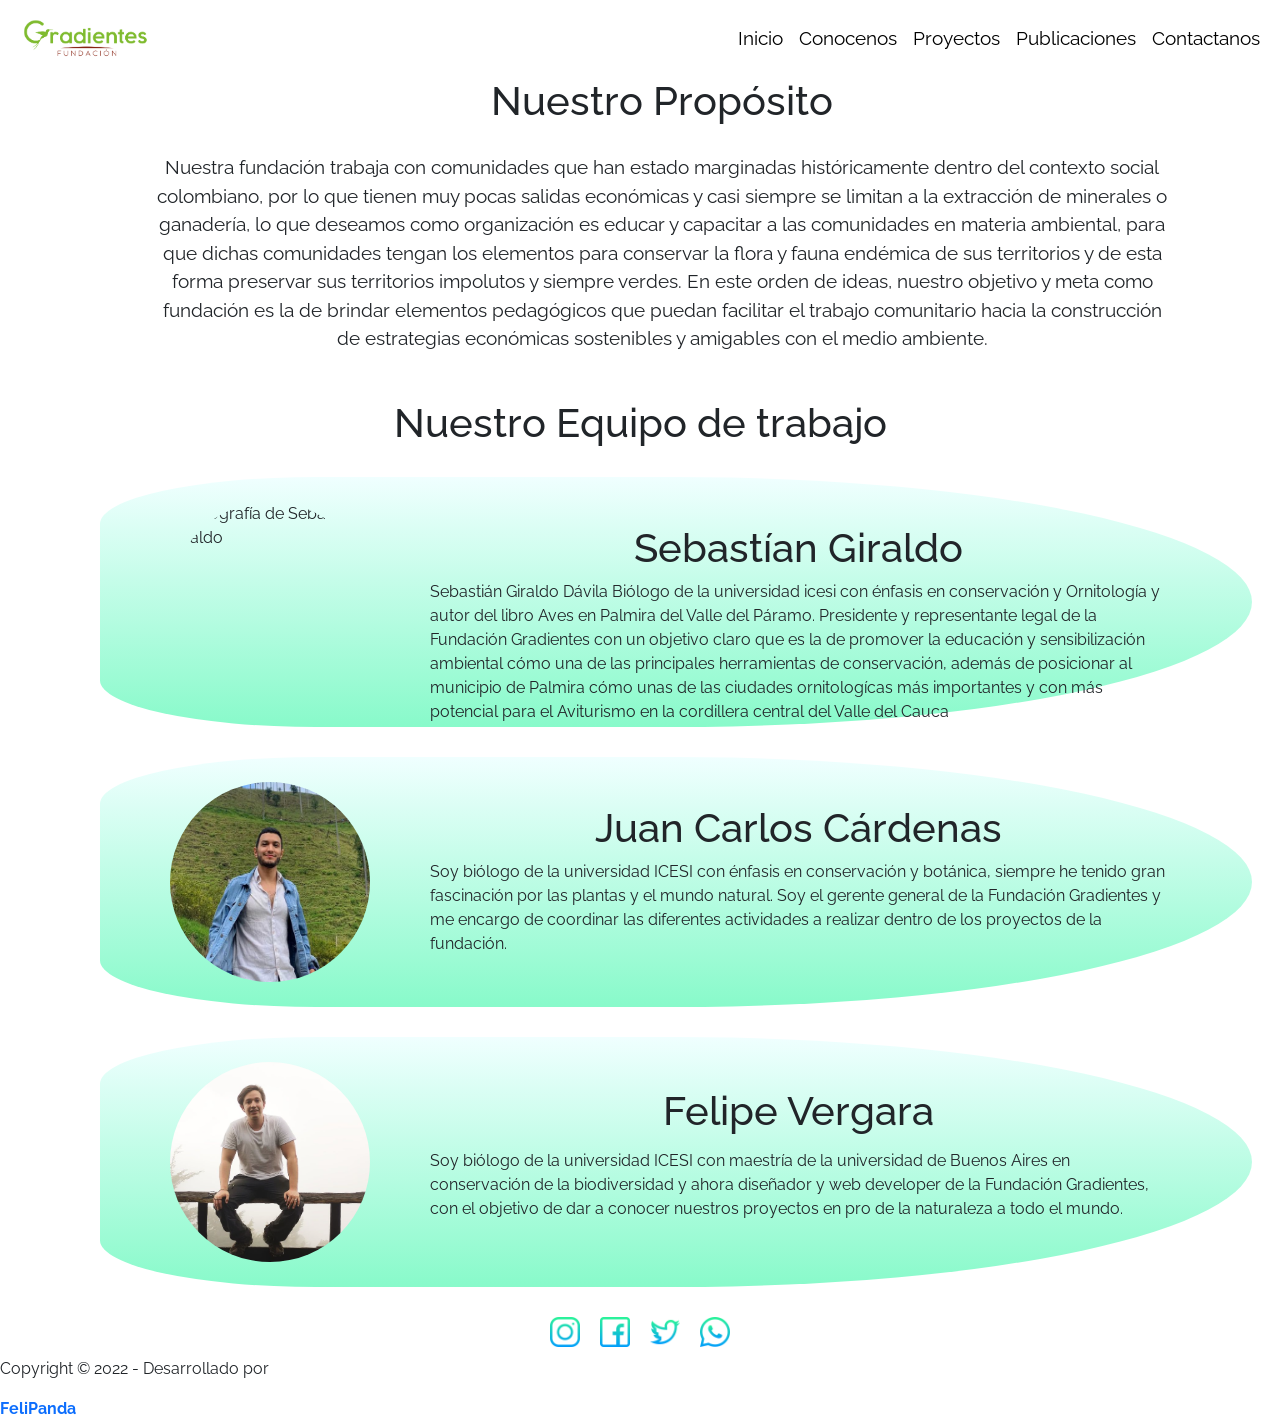
==== pages/conocenos.html @ 4058c0ea "Boostrap for all my pages" ====
<!DOCTYPE html>
<html lang="es">
<head>
    <meta charset="UTF-8">
    <meta http-equiv="X-UA-Compatible" content="IE=edge">
    <meta name="viewport" content="width=device-width, initial-scale=1.0">
    <title>Fundación Gradientes</title>
    <link rel="shortcut icon" href="../IMG/Favicon/favicon.ico" type="image/x-icon">
    <script src="https://kit.fontawesome.com/53a2fe66f9.js" crossorigin="anonymous"></script>
    <!-- css from bs -->
    <link rel="stylesheet" href="../css/bootstrap.min.css">
    <!-- my css -->
    <link rel="stylesheet" href="../css/style.css">
</head>
<body>
    <!-- starting nav bar -->
    <nav class="navbar navbar-expand-lg" id="bg_navbar">
        <div class="container-fluid">
          <a class="navbar-brand" href="index.html">
            <img src="../IMG/Logo/LOGO GRADIENTES-01.png" alt="Logo de la Fundación Gradientes">
          </a>
          <button class="navbar-toggler" type="button" data-bs-toggle="collapse" data-bs-target="#navbarSupportedContent" aria-controls="navbarSupportedContent" aria-expanded="false" aria-label="Toggle navigation">
            <span class="navbar-toggler-icon"></span>
          </button>
          <div class="collapse navbar-collapse" id="navbarSupportedContent">
            <ul class="navbar-nav ms-auto mb-2 mb-lg-0">
              <li class="nav-item">
                <a class="nav-link active" aria-current="page" href="../index.html">Inicio</a>
              </li>
              <li class="nav-item">
                <a class="nav-link" href="conocenos.html">Conocenos</a>
              </li>
              <li class="nav-item">
                <a class="nav-link" href="proyectos.html">Proyectos</a>
              </li>
              <li class="nav-item">
                <a class="nav-link" href="publicaciones.html">Publicaciones</a>
              </li>
              <li class="nav-item">
                <a class="nav-link" href="contactanos.html">Contactanos</a>
              </li>
            </ul>
          </div>
        </div>
    </nav>
    <!-- cierra la Nav -->
    <!-- main start -->
    <main>
        <div class=proposito>
            <h1>Nuestro Propósito</h1>
            <p>Nuestra fundación trabaja con comunidades que han estado marginadas históricamente dentro del contexto social colombiano, por lo que tienen muy pocas salidas económicas y casi siempre se limitan a la extracción de minerales o ganadería, lo que deseamos como organización es educar y capacitar a las comunidades en materia ambiental, para que dichas comunidades tengan los elementos para conservar la flora y fauna endémica de sus territorios y de esta forma preservar sus territorios impolutos y siempre verdes. En este orden de ideas, nuestro objetivo y meta como fundación es la de brindar elementos pedagógicos que puedan facilitar el trabajo comunitario hacia la construcción de estrategias económicas sostenibles y amigables con el medio ambiente.</p>
        </div>
        <div>
            <h1 class=conocenos_tittle>
                Nuestro Equipo de trabajo
            </h1>
        </div>
        <section class="container_photos">
            <div class="photos_cards">
                <img src="../IMG/fotos/inspi.jpg" alt="Fotografía de Sebastian Giraldo" class="photo_cardenas">
                <div class="photo_text">
                    <h1> Sebastían Giraldo</h1>
                    <p>Sebastián Giraldo Dávila  Biólogo de la universidad icesi con énfasis en conservación y Ornitología y autor del libro Aves en Palmira del Valle del Páramo. Presidente y representante legal de la Fundación Gradientes con un objetivo claro que es la de promover la educación y sensibilización ambiental cómo una de las principales herramientas de conservación, además de posicionar al municipio de Palmira cómo unas de las ciudades ornitologícas más importantes y con más potencial para el Aviturismo en la cordillera central del Valle del Cauca </p>
                </div>
            </div>
        </section>
        <section class="container_photos">
            <div class="photos_cards">
                <img src="../IMG/fotos/cardenas.png" alt="Fotografía de Carlos Cárdenas" class="photo_cardenas">
                <div class="photo_text">
                    <h1> Juan Carlos Cárdenas</h1>
                    <p>Soy biólogo de la universidad ICESI con énfasis en conservación y botánica, siempre he tenido gran fascinación por   las plantas y el mundo natural. Soy el gerente general de la Fundación Gradientes y me encargo de coordinar las diferentes actividades a realizar dentro de los proyectos de la fundación. </p>
                </div>
            </div>
        </section>
        <section class="container_photos">
            <div class="photos_cards">
                <img src="../IMG/fotos/feli.png" alt="Fotografía de Felipe Vergara" class="photo_cardenas">
                <div class="photo_text">
                    <h1> Felipe Vergara</h1>
                    <p>Soy biólogo de la universidad ICESI con maestría de la universidad de Buenos Aires en conservación de la biodiversidad y ahora diseñador y web developer de la Fundación Gradientes, con el objetivo de dar a conocer nuestros proyectos en pro de la naturaleza a todo el mundo. </p>
                </div>
            </div>
        </section>
        
        <h1>
        
        </h1>
    </main>
    <footer>
        <div class="container_footer">
            <a href="https://www.instagram.com/fundgradientes/" target="_blank"> 
                <img src="../IMG/social_media/instagram.png" alt="instagram de la Fundación Gradientes https://www.instagram.com/fundgradientes/" class="icon_sm" >
            </a>
            <a href="https://www.facebook.com">
                <img src="../IMG/social_media/facebook.png" alt="https://wwww.facebook.com" class="icon_sm">
            </a>
            <a href="https://wwww.twitter.com">
                <img src="../IMG/social_media/gorjeo.png" alt="https://wwww.twitter.com" class="icon_sm">
            </a>
            <a href="#"> 
                <img src="../IMG/social_media/whatsapp.png" alt="whats app de la Fundación Gradientes" class="icon_sm">
            </a>
        </div>         
        <div class="copyrigth">
            <p>
                Copyright © 2022 - Desarrollado por 
            </p>
            <a href="https://github.com/FeliPanda" target="_blank"> <strong> FeliPanda</strong>  
            </a>
        </div>
    </footer>
</body>
</html>
---- css/style.css ----
@import url('https://fonts.googleapis.com/css2?family=Lato:ital@1&family=Open+Sans:wght@300&family=Raleway&display=swap');



*{
    font-family: 'Raleway', sans-serif;
}
#bg_navbar{
    background-color:white;
}

#bg_navbar ul li a{
    color: rgb(0, 0, 0);
    font-size: 1.2em;
    background-image: linear-gradient(currentcolor,currentcolor);
    background-position:0% 100%;
    background-repeat: no-repeat;
    background-size: 0% 2px;
    transition: background-size .3s;
}

#bg_navbar ul li a:hover{
    color: black;
    font-weight: 600;
    background-size: 100% 2px;
}

#bg_navbar img{
    width: 150px;
}

/* paragraph */

.phrase{
    font-family: 'Lato', sans-serif;
    text-align: center;
    font-style: italic;
    font-size: 32px;
    font-weight: 100;
    margin: 10px;
    
}

.frank{
    font-family: 'Lato', sans-serif;
    font-size: 16px;
    font-weight: bold;
}

/* text quienes somos */

.container_quienes_somos{
    width: 100%;
    display: flex;
    justify-content: center;
    
    
}
/* qm=quienes somos, but i wrote it with "m", sorry! */
.qm_h1{
    text-align: center;
    font-size: 32px;
    font-weight: bold;
    margin: 80px 0 30px 0;

}

.qm_p{
    font-family: 'Open Sans', sans-serif;
    text-align: center;
    font-size: 24px;
    font-weight:300;
    vertical-align: baseline;
    letter-spacing: 0.5px;
    width: 50%;
    left: 50%;
    margin-bottom: 100px;
}

/* image birds */

.content_aves{
    display: flex;
    position: relative;
    justify-content: center;
    /* height:26rem ; */

}

.aves{
    
    width: 100%;
    padding-bottom: 40px;
}
.text_aves{
    font-family: Impact, Haettenschweiler, 'Arial Narrow Bold', sans-serif;
    position: absolute;
    font-size: 36px;
    color: rgb(227, 230, 229);
    font-weight: 200;
    text-shadow: 4px 4px 2px #02312d;
    text-shadow: 6px 5px 2px #000000;
    top: 400px;

    
}
.container_quienes_somos .qs_p{
    margin-bottom: 1.5%;
}

.container_button{
    display:flex;
    justify-content:center;
    padding-top: 0;
    margin-top: 0%;
    

}

.button_lm{
    font-family: 'Open Sans', sans-serif;
    text-decoration: none;
    margin-bottom: 30px;
}

#cont-btn{
    display: flex;
    justify-content: center;
}

.btn-neon{
    position: relative;
    display: inline-block;
    padding: 15px 30px;
    color: rgb(0, 0, 0);
    letter-spacing: 4px;
    font-size: 16px;
    text-decoration: none;
    overflow: hidden;
    transition: .5s;
    justify-content: center;
    margin-bottom: 20px;
}

.btn-neon:hover{
    background: #45c74e;
    box-shadow: 0 0 10px #45c74e, 0 0 40px #45c74e, 0 0 80px #45c74e;
    transition-delay: .5s;
}

.btn-neon span{
    position: absolute;
    display: block;
}

#span1{
    top: 0;
    left: -100%;
    width: 100%;
    height: 2px;
    background: linear-gradient(90deg,trasnsparent,#45c74e);
}
.btn-neon:hover #span1{
    left: 100%;
    transition: 1s;
}
#span3{
    top: 0;
    right: -100%;
    width: 100%;
    height: 2px;
    background: linear-gradient(270deg,trasnsparent,#45c74e);
}
.btn-neon:hover #span3{
    right: 100%;
    transition: 1s;
}
/* starting grid */

.container_gallery{
    
    width:70%;
    max-width: 1200px;
    margin: auto;
    padding: 40x, 0;
    display: grid;
    grid-template-columns: 1fr;
    gap: 10px;
    margin-top: 40px;
}

.container_cards{
    display: grid;
    grid-template-columns: 1fr 1fr;
    gap: 10px;
    
}

.card_gallery{
    border-radius: 10px;
    min-height: 100px;
    display: flex;
    font-weight: bold;
    padding: 20px;
    position: relative;
    overflow: hidden;
    background-size: cover;
    background-position: center center;
    align-items: center;
    justify-content: center;
    
}

/* .gallery_text {
    height: 100%;
    display: flex;
    flex-direction: column;
    justify-content: space-between;
    position: relative;
} */

.text_colibri{
    position: absolute;
    color: aliceblue;
    font-size: 30px;
    text-shadow: 2px 2px 2px #02312d;
    text-shadow: 3px 3px 2px #000000;

}

.banner{
    border-radius: 10px;
    text-align: center;
    padding: 20px;
    background-size: cover;
    background-position: center center;
    display: flex;
    flex-direction: column;
    justify-content: space-between;
}

.resolution-gallery{
    width: 500px;
    height: 330px;
    
   
}
.resolution-banner{
    width: 300px;
    height:500px
}


/* starting footer */

footer{
    width: 100%;
    display:block;
    justify-content: center;
    height: 80px;
    margin-top: 30px;
    
}

.container_footer{
    display: flex;
    width: 100%;
    height: 40px;
    align-content: center;
    justify-content: center;
    gap: 20px;
   
}

.icon_sm{
    width: 30px;
}

footer a{
    text-decoration: none;
}



/* starting conocenos page */

.proposito{
    display: flex;
    width: 80%;
    height: auto;
    margin-left: 150px;
    justify-content: center;
    flex-wrap: wrap;
    gap: 20px;
    text-align: center;
    font-size:19px ;
}



.conocenos_tittle{
    display: flex;
    width: 100%;
    justify-content: center;
    margin-bottom: 30px;
    margin-top: 30px;
}


.container_photos{
    display: flex;
    width: 90%;
    height: 250px; 
    background-color: rgb(228, 252, 252);
    border-radius: 30% 80% 80% 30%;
    margin-left: 100px;
    background: linear-gradient(azure, rgb(136, 250, 202) ); 
    margin-bottom: 30px;

}
.photos_cards{
    display: flex;
    position: relative;
    width: 100%;
    height: 100%;
    margin-left: 70px;
    align-items: center;
    
}
.photo_text{
    display: flex;
    margin-left: 50px;
    height: 70%;
    width: 70%;
    flex-wrap: wrap;
    align-items: center;
    padding: 10px;
    justify-content: center;

    
}
.photo_cardenas{
    border-radius: 50%;
    width: 200px;
    height: 200px;
    
    }


    /* starting publicaciones */

    .pub_image{
        display: flex;
        width: 80%;
        height: auto;
        margin-left: 10%;
        margin-right: 10%;
        position: relative;
        margin-top: 20px;
        justify-content: center;
        align-items: center;
    }

    .pub_text{
        position: absolute;
        color: rgb(255, 255, 255);
        text-shadow: 1px 1px 2px #02312d;
        text-shadow: 2px 2px 2px #000000;
    }



/* starting contactanos */

.contact_form{
    display: flex;
    min-height: 100vh;
}

.form{
    background-color: #fff;
    margin: auto;
    width: 90%;
    max-width: 400px;
    padding: 4.5em 3em;
    border-radius: 10px;
    box-shadow: 0 5px 10px -5px rgb(0, 0, 0 / 30%);
    text-align: center;
}
    
.form_tittle{
    font-size: 2rem;
    margin-bottom: .5em;
}
.form_paragraph{
    font-weight: 300;
}
.form_link{
    font-weight: 400;
    color: #000000;
}
.form_container{
    margin-top: 3em;
    display: grid;
    gap: 2.5em;
}
.form_group{
    position: relative;
    color: #5757577e;
}
.form_input{
    width: 100%;
    background: none;
    color: #706c6c;
    font-size: 1rem;
    padding: .6em .3em;
    border: none;
    outline: none;
    border-bottom: 1px solid rgb(196, 195, 195);
    font-family: 'Raleway', sans-serif;
}

.form_input:focus + .form_label,
.form_input:not(:placeholder-shown) + .form_label{
    transform: translateY(-12px) scale(.7);
    transform-origin: left top;
    color: #3866f2;
}
.form_label{
    color: var(--color);
    cursor: pointer;
    position: absolute;
    top: 0;
    left: 5px;
    transform: translateY(10px);
    transition: transform .5s, color ,3s;
}

.form_submit{
    background: #3866f2;
    color: white;
    font-weight: 300;
    font-size: 1rem;
    padding: .8em 0;
    border: none;
    border-radius: .5em;
}

.form_line{
    position: absolute;
    bottom: 0;
    left: 0;
    width: 100%;
    height: 1px;
    background-color: #3866f2;
    transform: scale(0);
    transform: left bottom;
    transition: transform .4s;
}

.form_input ~ .form_label,
.form_input:not(:placeholder-shown) ~ .form_label{
    transform: scale(1);
}
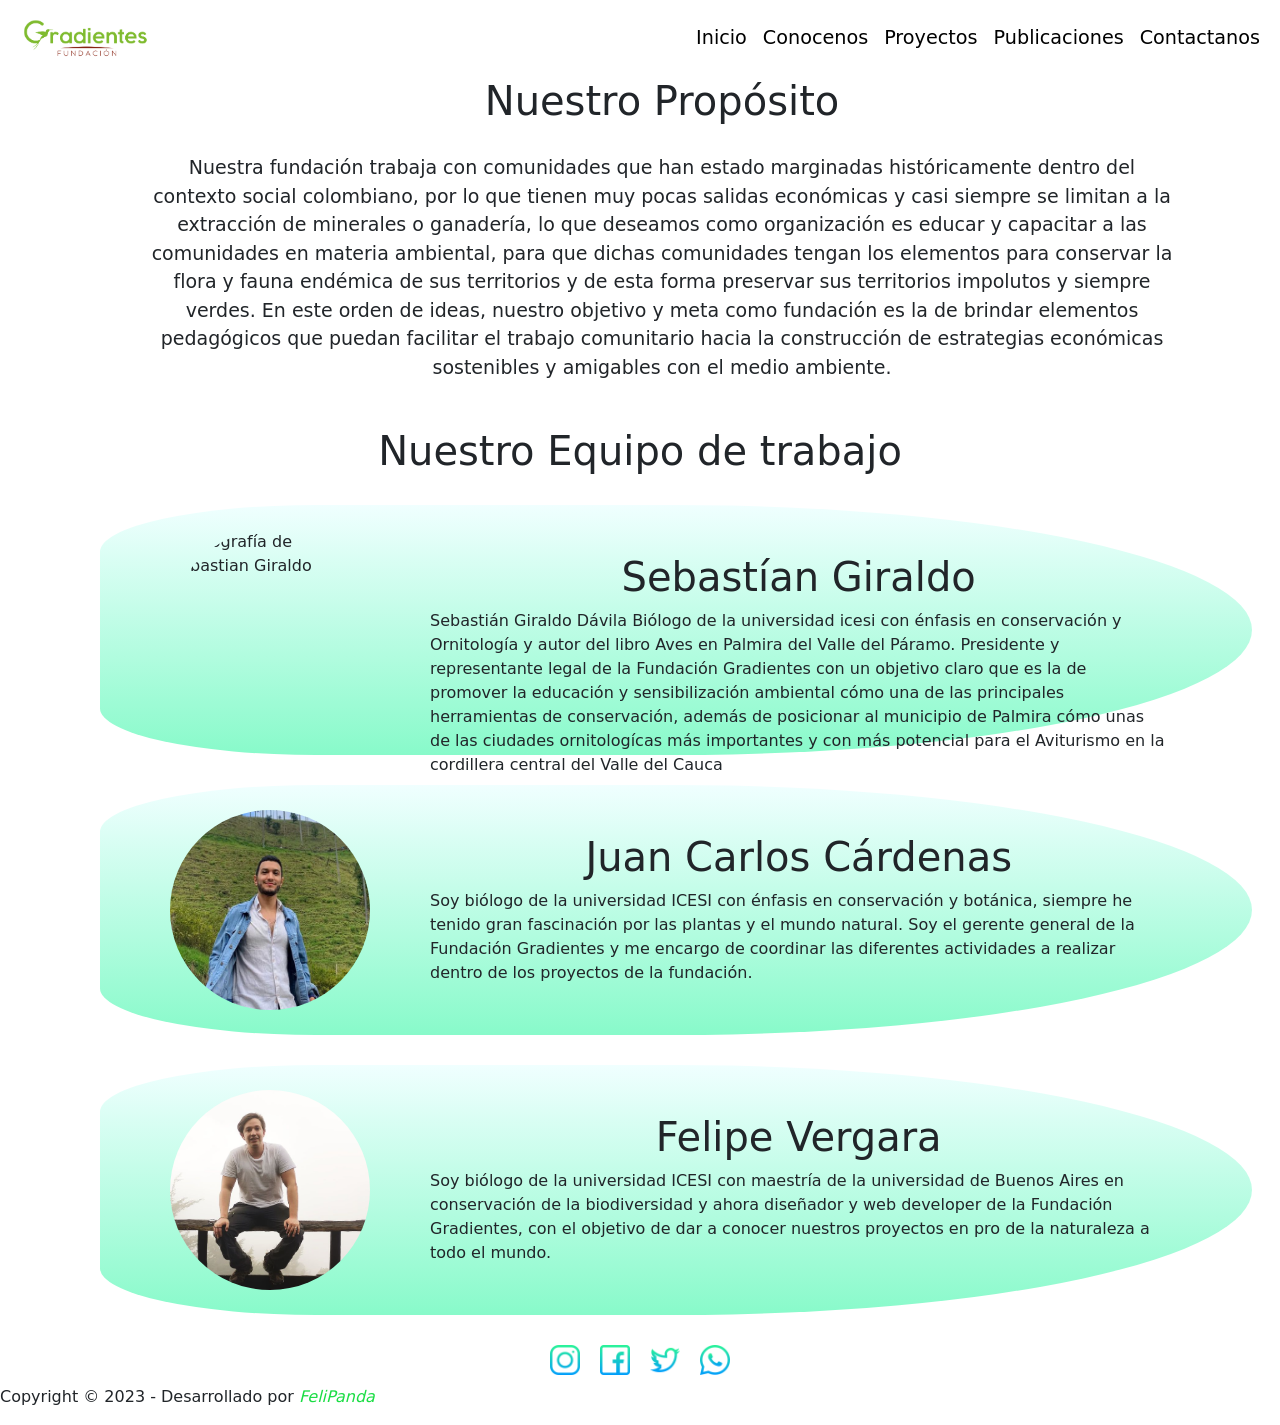
==== commit a9860b13: "entrega con SCSS" ====
--- a/pages/conocenos.html
+++ b/pages/conocenos.html
@@ -10,7 +10,7 @@
     <!-- css from bs -->
     <link rel="stylesheet" href="../css/bootstrap.min.css">
     <!-- my css -->
-    <link rel="stylesheet" href="../css/style.css">
+    <link rel="stylesheet" href="../css/main.css">
 </head>
 <body>
     <!-- starting nav bar -->
@@ -89,7 +89,7 @@
     </main>
     <footer>
         <div class="container_footer">
-            <a href="https://www.instagram.com/fundgradientes/" target="_blank"> 
+            <a href="https://www.instagram.com/fundgradientes/"> 
                 <img src="../IMG/social_media/instagram.png" alt="instagram de la Fundación Gradientes https://www.instagram.com/fundgradientes/" class="icon_sm" >
             </a>
             <a href="https://www.facebook.com">
@@ -104,11 +104,13 @@
         </div>         
         <div class="copyrigth">
             <p>
-                Copyright © 2022 - Desarrollado por 
+                Copyright © 2023 - Desarrollado por 
+                <a href="https://github.com/FeliPanda"  <strong> FeliPanda</strong>  
+                </a>
             </p>
-            <a href="https://github.com/FeliPanda" target="_blank"> <strong> FeliPanda</strong>  
-            </a>
+            
         </div>
     </footer>
+    <script src="js/bootstrap.bundle.js"></script>
 </body>
 </html>
--- a/css/main.css
+++ b/css/main.css
@@ -0,0 +1,11304 @@
+@charset "UTF-8";
+@import url("https://fonts.googleapis.com/css2?family=Lato:ital@1&family=Open+Sans:wght@300&family=Raleway&display=swap");
+@import url("https://fonts.googleapis.com/css2?family=Lato:ital@1&family=Open+Sans:wght@300&family=Raleway&display=swap");
+.container_button {
+  display: flex;
+  justify-content: center;
+  padding-top: 0;
+  margin-top: 0%;
+}
+
+.button_lm {
+  font-family: "Open Sans", sans-serif;
+  text-decoration: none;
+  margin-bottom: 30px;
+}
+
+#cont-btn {
+  display: flex;
+  justify-content: center;
+}
+
+.btn-neon {
+  position: relative;
+  display: inline-block;
+  padding: 15px 30px;
+  color: rgb(0, 0, 0);
+  letter-spacing: 4px;
+  font-size: 16px;
+  text-decoration: none;
+  overflow: hidden;
+  transition: 0.5s;
+  justify-content: center;
+  margin-bottom: 20px;
+}
+.btn-neon:hover {
+  background: #45c74e;
+  box-shadow: 0 0 10px #45c74e, 0 0 40px #45c74e, 0 0 80px #45c74e;
+  transition-delay: 0.5s;
+}
+.btn-neon span {
+  position: absolute;
+  display: block;
+}
+
+#span1 {
+  top: 0;
+  left: -100%;
+  width: 100%;
+  height: 2px;
+  background: linear-gradient(90deg, trasnsparent, #45c74e);
+}
+
+.btn-neon:hover #span1 {
+  left: 100%;
+  transition: 1s;
+}
+
+#span3 {
+  bottom: 0;
+  right: -100%;
+  width: 100%;
+  height: 2px;
+  background: linear-gradient(270deg, trasnsparent, #45c74e);
+}
+
+.btn-neon:hover #span3 {
+  right: 100%;
+  transition: 1s;
+  transition-delay: 0, 5s;
+}
+
+#span2 {
+  top: -100;
+  right: 0%;
+  width: 2px;
+  height: 100%;
+  background: linear-gradient(180deg, trasnsparent, #45c74e);
+}
+
+.btn-neon:hover #span2 {
+  top: 100%;
+  transition: 1s;
+  transition-delay: 0, 25s;
+}
+
+#span4 {
+  bottom: -100;
+  left: 0%;
+  width: 2px;
+  height: 100%;
+  background: linear-gradient(360deg, trasnsparent, #45c74e);
+}
+
+.btn-neon:hover #span4 {
+  bottom: 100%;
+  transition: 1s;
+  transition-delay: 0, 75s;
+}
+
+/*!
+ * Bootstrap  v5.2.3 (https://getbootstrap.com/)
+ * Copyright 2011-2022 The Bootstrap Authors
+ * Copyright 2011-2022 Twitter, Inc.
+ * Licensed under MIT (https://github.com/twbs/bootstrap/blob/main/LICENSE)
+ */
+:root {
+  --bs-blue: #0d6efd;
+  --bs-indigo: #6610f2;
+  --bs-purple: #6f42c1;
+  --bs-pink: #d63384;
+  --bs-red: #dc3545;
+  --bs-orange: #fd7e14;
+  --bs-yellow: #ffc107;
+  --bs-green: #198754;
+  --bs-teal: #20c997;
+  --bs-cyan: #0dcaf0;
+  --bs-black: #000;
+  --bs-white: #fff;
+  --bs-gray: #6c757d;
+  --bs-gray-dark: #343a40;
+  --bs-gray-100: #f8f9fa;
+  --bs-gray-200: #e9ecef;
+  --bs-gray-300: #dee2e6;
+  --bs-gray-400: #ced4da;
+  --bs-gray-500: #adb5bd;
+  --bs-gray-600: #6c757d;
+  --bs-gray-700: #495057;
+  --bs-gray-800: #343a40;
+  --bs-gray-900: #212529;
+  --bs-primary: #0d6efd;
+  --bs-secondary: #6c757d;
+  --bs-success: #198754;
+  --bs-info: #0dcaf0;
+  --bs-warning: #ffc107;
+  --bs-danger: #dc3545;
+  --bs-light: #f8f9fa;
+  --bs-dark: #212529;
+  --bs-primary-rgb: 13, 110, 253;
+  --bs-secondary-rgb: 108, 117, 125;
+  --bs-success-rgb: 25, 135, 84;
+  --bs-info-rgb: 13, 202, 240;
+  --bs-warning-rgb: 255, 193, 7;
+  --bs-danger-rgb: 220, 53, 69;
+  --bs-light-rgb: 248, 249, 250;
+  --bs-dark-rgb: 33, 37, 41;
+  --bs-white-rgb: 255, 255, 255;
+  --bs-black-rgb: 0, 0, 0;
+  --bs-body-color-rgb: 33, 37, 41;
+  --bs-body-bg-rgb: 255, 255, 255;
+  --bs-font-sans-serif: system-ui, -apple-system, "Segoe UI", Roboto, "Helvetica Neue", "Noto Sans", "Liberation Sans", Arial, sans-serif, "Apple Color Emoji", "Segoe UI Emoji", "Segoe UI Symbol", "Noto Color Emoji";
+  --bs-font-monospace: SFMono-Regular, Menlo, Monaco, Consolas, "Liberation Mono", "Courier New", monospace;
+  --bs-gradient: linear-gradient(180deg, rgba(255, 255, 255, 0.15), rgba(255, 255, 255, 0));
+  --bs-body-font-family: var(--bs-font-sans-serif);
+  --bs-body-font-size: 1rem;
+  --bs-body-font-weight: 400;
+  --bs-body-line-height: 1.5;
+  --bs-body-color: #212529;
+  --bs-body-bg: #fff;
+  --bs-border-width: 1px;
+  --bs-border-style: solid;
+  --bs-border-color: #dee2e6;
+  --bs-border-color-translucent: rgba(0, 0, 0, 0.175);
+  --bs-border-radius: 0.375rem;
+  --bs-border-radius-sm: 0.25rem;
+  --bs-border-radius-lg: 0.5rem;
+  --bs-border-radius-xl: 1rem;
+  --bs-border-radius-2xl: 2rem;
+  --bs-border-radius-pill: 50rem;
+  --bs-link-color: #0d6efd;
+  --bs-link-hover-color: #0a58ca;
+  --bs-code-color: #d63384;
+  --bs-highlight-bg: #fff3cd;
+}
+
+*,
+*::before,
+*::after {
+  box-sizing: border-box;
+}
+
+@media (prefers-reduced-motion: no-preference) {
+  :root {
+    scroll-behavior: smooth;
+  }
+}
+
+body {
+  margin: 0;
+  font-family: var(--bs-body-font-family);
+  font-size: var(--bs-body-font-size);
+  font-weight: var(--bs-body-font-weight);
+  line-height: var(--bs-body-line-height);
+  color: var(--bs-body-color);
+  text-align: var(--bs-body-text-align);
+  background-color: var(--bs-body-bg);
+  -webkit-text-size-adjust: 100%;
+  -webkit-tap-highlight-color: rgba(0, 0, 0, 0);
+}
+
+hr {
+  margin: 1rem 0;
+  color: inherit;
+  border: 0;
+  border-top: 1px solid;
+  opacity: 0.25;
+}
+
+h6, .h6, h5, .h5, h4, .h4, h3, .h3, h2, .h2, h1, .h1 {
+  margin-top: 0;
+  margin-bottom: 0.5rem;
+  font-weight: 500;
+  line-height: 1.2;
+}
+
+h1, .h1 {
+  font-size: calc(1.375rem + 1.5vw);
+}
+@media (min-width: 1200px) {
+  h1, .h1 {
+    font-size: 2.5rem;
+  }
+}
+
+h2, .h2 {
+  font-size: calc(1.325rem + 0.9vw);
+}
+@media (min-width: 1200px) {
+  h2, .h2 {
+    font-size: 2rem;
+  }
+}
+
+h3, .h3 {
+  font-size: calc(1.3rem + 0.6vw);
+}
+@media (min-width: 1200px) {
+  h3, .h3 {
+    font-size: 1.75rem;
+  }
+}
+
+h4, .h4 {
+  font-size: calc(1.275rem + 0.3vw);
+}
+@media (min-width: 1200px) {
+  h4, .h4 {
+    font-size: 1.5rem;
+  }
+}
+
+h5, .h5 {
+  font-size: 1.25rem;
+}
+
+h6, .h6 {
+  font-size: 1rem;
+}
+
+p {
+  margin-top: 0;
+  margin-bottom: 1rem;
+}
+
+abbr[title] {
+  text-decoration: underline dotted;
+  cursor: help;
+  text-decoration-skip-ink: none;
+}
+
+address {
+  margin-bottom: 1rem;
+  font-style: normal;
+  line-height: inherit;
+}
+
+ol,
+ul {
+  padding-left: 2rem;
+}
+
+ol,
+ul,
+dl {
+  margin-top: 0;
+  margin-bottom: 1rem;
+}
+
+ol ol,
+ul ul,
+ol ul,
+ul ol {
+  margin-bottom: 0;
+}
+
+dt {
+  font-weight: 700;
+}
+
+dd {
+  margin-bottom: 0.5rem;
+  margin-left: 0;
+}
+
+blockquote {
+  margin: 0 0 1rem;
+}
+
+b,
+strong {
+  font-weight: bolder;
+}
+
+small, .small {
+  font-size: 0.875em;
+}
+
+mark, .mark {
+  padding: 0.1875em;
+  background-color: var(--bs-highlight-bg);
+}
+
+sub,
+sup {
+  position: relative;
+  font-size: 0.75em;
+  line-height: 0;
+  vertical-align: baseline;
+}
+
+sub {
+  bottom: -0.25em;
+}
+
+sup {
+  top: -0.5em;
+}
+
+a {
+  color: var(--bs-link-color);
+  text-decoration: underline;
+}
+a:hover {
+  color: var(--bs-link-hover-color);
+}
+
+a:not([href]):not([class]), a:not([href]):not([class]):hover {
+  color: inherit;
+  text-decoration: none;
+}
+
+pre,
+code,
+kbd,
+samp {
+  font-family: var(--bs-font-monospace);
+  font-size: 1em;
+}
+
+pre {
+  display: block;
+  margin-top: 0;
+  margin-bottom: 1rem;
+  overflow: auto;
+  font-size: 0.875em;
+}
+pre code {
+  font-size: inherit;
+  color: inherit;
+  word-break: normal;
+}
+
+code {
+  font-size: 0.875em;
+  color: var(--bs-code-color);
+  word-wrap: break-word;
+}
+a > code {
+  color: inherit;
+}
+
+kbd {
+  padding: 0.1875rem 0.375rem;
+  font-size: 0.875em;
+  color: var(--bs-body-bg);
+  background-color: var(--bs-body-color);
+  border-radius: 0.25rem;
+}
+kbd kbd {
+  padding: 0;
+  font-size: 1em;
+}
+
+figure {
+  margin: 0 0 1rem;
+}
+
+img,
+svg {
+  vertical-align: middle;
+}
+
+table {
+  caption-side: bottom;
+  border-collapse: collapse;
+}
+
+caption {
+  padding-top: 0.5rem;
+  padding-bottom: 0.5rem;
+  color: #6c757d;
+  text-align: left;
+}
+
+th {
+  text-align: inherit;
+  text-align: -webkit-match-parent;
+}
+
+thead,
+tbody,
+tfoot,
+tr,
+td,
+th {
+  border-color: inherit;
+  border-style: solid;
+  border-width: 0;
+}
+
+label {
+  display: inline-block;
+}
+
+button {
+  border-radius: 0;
+}
+
+button:focus:not(:focus-visible) {
+  outline: 0;
+}
+
+input,
+button,
+select,
+optgroup,
+textarea {
+  margin: 0;
+  font-family: inherit;
+  font-size: inherit;
+  line-height: inherit;
+}
+
+button,
+select {
+  text-transform: none;
+}
+
+[role=button] {
+  cursor: pointer;
+}
+
+select {
+  word-wrap: normal;
+}
+select:disabled {
+  opacity: 1;
+}
+
+[list]:not([type=date]):not([type=datetime-local]):not([type=month]):not([type=week]):not([type=time])::-webkit-calendar-picker-indicator {
+  display: none !important;
+}
+
+button,
+[type=button],
+[type=reset],
+[type=submit] {
+  -webkit-appearance: button;
+}
+button:not(:disabled),
+[type=button]:not(:disabled),
+[type=reset]:not(:disabled),
+[type=submit]:not(:disabled) {
+  cursor: pointer;
+}
+
+::-moz-focus-inner {
+  padding: 0;
+  border-style: none;
+}
+
+textarea {
+  resize: vertical;
+}
+
+fieldset {
+  min-width: 0;
+  padding: 0;
+  margin: 0;
+  border: 0;
+}
+
+legend {
+  float: left;
+  width: 100%;
+  padding: 0;
+  margin-bottom: 0.5rem;
+  font-size: calc(1.275rem + 0.3vw);
+  line-height: inherit;
+}
+@media (min-width: 1200px) {
+  legend {
+    font-size: 1.5rem;
+  }
+}
+legend + * {
+  clear: left;
+}
+
+::-webkit-datetime-edit-fields-wrapper,
+::-webkit-datetime-edit-text,
+::-webkit-datetime-edit-minute,
+::-webkit-datetime-edit-hour-field,
+::-webkit-datetime-edit-day-field,
+::-webkit-datetime-edit-month-field,
+::-webkit-datetime-edit-year-field {
+  padding: 0;
+}
+
+::-webkit-inner-spin-button {
+  height: auto;
+}
+
+[type=search] {
+  outline-offset: -2px;
+  -webkit-appearance: textfield;
+}
+
+/* rtl:raw:
+[type="tel"],
+[type="url"],
+[type="email"],
+[type="number"] {
+  direction: ltr;
+}
+*/
+::-webkit-search-decoration {
+  -webkit-appearance: none;
+}
+
+::-webkit-color-swatch-wrapper {
+  padding: 0;
+}
+
+::file-selector-button {
+  font: inherit;
+  -webkit-appearance: button;
+}
+
+output {
+  display: inline-block;
+}
+
+iframe {
+  border: 0;
+}
+
+summary {
+  display: list-item;
+  cursor: pointer;
+}
+
+progress {
+  vertical-align: baseline;
+}
+
+[hidden] {
+  display: none !important;
+}
+
+.lead {
+  font-size: 1.25rem;
+  font-weight: 300;
+}
+
+.display-1 {
+  font-size: calc(1.625rem + 4.5vw);
+  font-weight: 300;
+  line-height: 1.2;
+}
+@media (min-width: 1200px) {
+  .display-1 {
+    font-size: 5rem;
+  }
+}
+
+.display-2 {
+  font-size: calc(1.575rem + 3.9vw);
+  font-weight: 300;
+  line-height: 1.2;
+}
+@media (min-width: 1200px) {
+  .display-2 {
+    font-size: 4.5rem;
+  }
+}
+
+.display-3 {
+  font-size: calc(1.525rem + 3.3vw);
+  font-weight: 300;
+  line-height: 1.2;
+}
+@media (min-width: 1200px) {
+  .display-3 {
+    font-size: 4rem;
+  }
+}
+
+.display-4 {
+  font-size: calc(1.475rem + 2.7vw);
+  font-weight: 300;
+  line-height: 1.2;
+}
+@media (min-width: 1200px) {
+  .display-4 {
+    font-size: 3.5rem;
+  }
+}
+
+.display-5 {
+  font-size: calc(1.425rem + 2.1vw);
+  font-weight: 300;
+  line-height: 1.2;
+}
+@media (min-width: 1200px) {
+  .display-5 {
+    font-size: 3rem;
+  }
+}
+
+.display-6 {
+  font-size: calc(1.375rem + 1.5vw);
+  font-weight: 300;
+  line-height: 1.2;
+}
+@media (min-width: 1200px) {
+  .display-6 {
+    font-size: 2.5rem;
+  }
+}
+
+.list-unstyled {
+  padding-left: 0;
+  list-style: none;
+}
+
+.list-inline {
+  padding-left: 0;
+  list-style: none;
+}
+
+.list-inline-item {
+  display: inline-block;
+}
+.list-inline-item:not(:last-child) {
+  margin-right: 0.5rem;
+}
+
+.initialism {
+  font-size: 0.875em;
+  text-transform: uppercase;
+}
+
+.blockquote {
+  margin-bottom: 1rem;
+  font-size: 1.25rem;
+}
+.blockquote > :last-child {
+  margin-bottom: 0;
+}
+
+.blockquote-footer {
+  margin-top: -1rem;
+  margin-bottom: 1rem;
+  font-size: 0.875em;
+  color: #6c757d;
+}
+.blockquote-footer::before {
+  content: "— ";
+}
+
+.img-fluid {
+  max-width: 100%;
+  height: auto;
+}
+
+.img-thumbnail {
+  padding: 0.25rem;
+  background-color: #fff;
+  border: 1px solid var(--bs-border-color);
+  border-radius: 0.375rem;
+  max-width: 100%;
+  height: auto;
+}
+
+.figure {
+  display: inline-block;
+}
+
+.figure-img {
+  margin-bottom: 0.5rem;
+  line-height: 1;
+}
+
+.figure-caption {
+  font-size: 0.875em;
+  color: #6c757d;
+}
+
+.container,
+.container-fluid,
+.container-xxl,
+.container-xl,
+.container-lg,
+.container-md,
+.container-sm {
+  --bs-gutter-x: 1.5rem;
+  --bs-gutter-y: 0;
+  width: 100%;
+  padding-right: calc(var(--bs-gutter-x) * 0.5);
+  padding-left: calc(var(--bs-gutter-x) * 0.5);
+  margin-right: auto;
+  margin-left: auto;
+}
+
+@media (min-width: 576px) {
+  .container-sm, .container {
+    max-width: 540px;
+  }
+}
+@media (min-width: 768px) {
+  .container-md, .container-sm, .container {
+    max-width: 720px;
+  }
+}
+@media (min-width: 992px) {
+  .container-lg, .container-md, .container-sm, .container {
+    max-width: 960px;
+  }
+}
+@media (min-width: 1200px) {
+  .container-xl, .container-lg, .container-md, .container-sm, .container {
+    max-width: 1140px;
+  }
+}
+@media (min-width: 1400px) {
+  .container-xxl, .container-xl, .container-lg, .container-md, .container-sm, .container {
+    max-width: 1320px;
+  }
+}
+.row {
+  --bs-gutter-x: 1.5rem;
+  --bs-gutter-y: 0;
+  display: flex;
+  flex-wrap: wrap;
+  margin-top: calc(-1 * var(--bs-gutter-y));
+  margin-right: calc(-0.5 * var(--bs-gutter-x));
+  margin-left: calc(-0.5 * var(--bs-gutter-x));
+}
+.row > * {
+  flex-shrink: 0;
+  width: 100%;
+  max-width: 100%;
+  padding-right: calc(var(--bs-gutter-x) * 0.5);
+  padding-left: calc(var(--bs-gutter-x) * 0.5);
+  margin-top: var(--bs-gutter-y);
+}
+
+.col {
+  flex: 1 0 0%;
+}
+
+.row-cols-auto > * {
+  flex: 0 0 auto;
+  width: auto;
+}
+
+.row-cols-1 > * {
+  flex: 0 0 auto;
+  width: 100%;
+}
+
+.row-cols-2 > * {
+  flex: 0 0 auto;
+  width: 50%;
+}
+
+.row-cols-3 > * {
+  flex: 0 0 auto;
+  width: 33.3333333333%;
+}
+
+.row-cols-4 > * {
+  flex: 0 0 auto;
+  width: 25%;
+}
+
+.row-cols-5 > * {
+  flex: 0 0 auto;
+  width: 20%;
+}
+
+.row-cols-6 > * {
+  flex: 0 0 auto;
+  width: 16.6666666667%;
+}
+
+.col-auto {
+  flex: 0 0 auto;
+  width: auto;
+}
+
+.col-1 {
+  flex: 0 0 auto;
+  width: 8.33333333%;
+}
+
+.col-2 {
+  flex: 0 0 auto;
+  width: 16.66666667%;
+}
+
+.col-3 {
+  flex: 0 0 auto;
+  width: 25%;
+}
+
+.col-4 {
+  flex: 0 0 auto;
+  width: 33.33333333%;
+}
+
+.col-5 {
+  flex: 0 0 auto;
+  width: 41.66666667%;
+}
+
+.col-6 {
+  flex: 0 0 auto;
+  width: 50%;
+}
+
+.col-7 {
+  flex: 0 0 auto;
+  width: 58.33333333%;
+}
+
+.col-8 {
+  flex: 0 0 auto;
+  width: 66.66666667%;
+}
+
+.col-9 {
+  flex: 0 0 auto;
+  width: 75%;
+}
+
+.col-10 {
+  flex: 0 0 auto;
+  width: 83.33333333%;
+}
+
+.col-11 {
+  flex: 0 0 auto;
+  width: 91.66666667%;
+}
+
+.col-12 {
+  flex: 0 0 auto;
+  width: 100%;
+}
+
+.offset-1 {
+  margin-left: 8.33333333%;
+}
+
+.offset-2 {
+  margin-left: 16.66666667%;
+}
+
+.offset-3 {
+  margin-left: 25%;
+}
+
+.offset-4 {
+  margin-left: 33.33333333%;
+}
+
+.offset-5 {
+  margin-left: 41.66666667%;
+}
+
+.offset-6 {
+  margin-left: 50%;
+}
+
+.offset-7 {
+  margin-left: 58.33333333%;
+}
+
+.offset-8 {
+  margin-left: 66.66666667%;
+}
+
+.offset-9 {
+  margin-left: 75%;
+}
+
+.offset-10 {
+  margin-left: 83.33333333%;
+}
+
+.offset-11 {
+  margin-left: 91.66666667%;
+}
+
+.g-0,
+.gx-0 {
+  --bs-gutter-x: 0;
+}
+
+.g-0,
+.gy-0 {
+  --bs-gutter-y: 0;
+}
+
+.g-1,
+.gx-1 {
+  --bs-gutter-x: 0.25rem;
+}
+
+.g-1,
+.gy-1 {
+  --bs-gutter-y: 0.25rem;
+}
+
+.g-2,
+.gx-2 {
+  --bs-gutter-x: 0.5rem;
+}
+
+.g-2,
+.gy-2 {
+  --bs-gutter-y: 0.5rem;
+}
+
+.g-3,
+.gx-3 {
+  --bs-gutter-x: 1rem;
+}
+
+.g-3,
+.gy-3 {
+  --bs-gutter-y: 1rem;
+}
+
+.g-4,
+.gx-4 {
+  --bs-gutter-x: 1.5rem;
+}
+
+.g-4,
+.gy-4 {
+  --bs-gutter-y: 1.5rem;
+}
+
+.g-5,
+.gx-5 {
+  --bs-gutter-x: 3rem;
+}
+
+.g-5,
+.gy-5 {
+  --bs-gutter-y: 3rem;
+}
+
+@media (min-width: 576px) {
+  .col-sm {
+    flex: 1 0 0%;
+  }
+  .row-cols-sm-auto > * {
+    flex: 0 0 auto;
+    width: auto;
+  }
+  .row-cols-sm-1 > * {
+    flex: 0 0 auto;
+    width: 100%;
+  }
+  .row-cols-sm-2 > * {
+    flex: 0 0 auto;
+    width: 50%;
+  }
+  .row-cols-sm-3 > * {
+    flex: 0 0 auto;
+    width: 33.3333333333%;
+  }
+  .row-cols-sm-4 > * {
+    flex: 0 0 auto;
+    width: 25%;
+  }
+  .row-cols-sm-5 > * {
+    flex: 0 0 auto;
+    width: 20%;
+  }
+  .row-cols-sm-6 > * {
+    flex: 0 0 auto;
+    width: 16.6666666667%;
+  }
+  .col-sm-auto {
+    flex: 0 0 auto;
+    width: auto;
+  }
+  .col-sm-1 {
+    flex: 0 0 auto;
+    width: 8.33333333%;
+  }
+  .col-sm-2 {
+    flex: 0 0 auto;
+    width: 16.66666667%;
+  }
+  .col-sm-3 {
+    flex: 0 0 auto;
+    width: 25%;
+  }
+  .col-sm-4 {
+    flex: 0 0 auto;
+    width: 33.33333333%;
+  }
+  .col-sm-5 {
+    flex: 0 0 auto;
+    width: 41.66666667%;
+  }
+  .col-sm-6 {
+    flex: 0 0 auto;
+    width: 50%;
+  }
+  .col-sm-7 {
+    flex: 0 0 auto;
+    width: 58.33333333%;
+  }
+  .col-sm-8 {
+    flex: 0 0 auto;
+    width: 66.66666667%;
+  }
+  .col-sm-9 {
+    flex: 0 0 auto;
+    width: 75%;
+  }
+  .col-sm-10 {
+    flex: 0 0 auto;
+    width: 83.33333333%;
+  }
+  .col-sm-11 {
+    flex: 0 0 auto;
+    width: 91.66666667%;
+  }
+  .col-sm-12 {
+    flex: 0 0 auto;
+    width: 100%;
+  }
+  .offset-sm-0 {
+    margin-left: 0;
+  }
+  .offset-sm-1 {
+    margin-left: 8.33333333%;
+  }
+  .offset-sm-2 {
+    margin-left: 16.66666667%;
+  }
+  .offset-sm-3 {
+    margin-left: 25%;
+  }
+  .offset-sm-4 {
+    margin-left: 33.33333333%;
+  }
+  .offset-sm-5 {
+    margin-left: 41.66666667%;
+  }
+  .offset-sm-6 {
+    margin-left: 50%;
+  }
+  .offset-sm-7 {
+    margin-left: 58.33333333%;
+  }
+  .offset-sm-8 {
+    margin-left: 66.66666667%;
+  }
+  .offset-sm-9 {
+    margin-left: 75%;
+  }
+  .offset-sm-10 {
+    margin-left: 83.33333333%;
+  }
+  .offset-sm-11 {
+    margin-left: 91.66666667%;
+  }
+  .g-sm-0,
+  .gx-sm-0 {
+    --bs-gutter-x: 0;
+  }
+  .g-sm-0,
+  .gy-sm-0 {
+    --bs-gutter-y: 0;
+  }
+  .g-sm-1,
+  .gx-sm-1 {
+    --bs-gutter-x: 0.25rem;
+  }
+  .g-sm-1,
+  .gy-sm-1 {
+    --bs-gutter-y: 0.25rem;
+  }
+  .g-sm-2,
+  .gx-sm-2 {
+    --bs-gutter-x: 0.5rem;
+  }
+  .g-sm-2,
+  .gy-sm-2 {
+    --bs-gutter-y: 0.5rem;
+  }
+  .g-sm-3,
+  .gx-sm-3 {
+    --bs-gutter-x: 1rem;
+  }
+  .g-sm-3,
+  .gy-sm-3 {
+    --bs-gutter-y: 1rem;
+  }
+  .g-sm-4,
+  .gx-sm-4 {
+    --bs-gutter-x: 1.5rem;
+  }
+  .g-sm-4,
+  .gy-sm-4 {
+    --bs-gutter-y: 1.5rem;
+  }
+  .g-sm-5,
+  .gx-sm-5 {
+    --bs-gutter-x: 3rem;
+  }
+  .g-sm-5,
+  .gy-sm-5 {
+    --bs-gutter-y: 3rem;
+  }
+}
+@media (min-width: 768px) {
+  .col-md {
+    flex: 1 0 0%;
+  }
+  .row-cols-md-auto > * {
+    flex: 0 0 auto;
+    width: auto;
+  }
+  .row-cols-md-1 > * {
+    flex: 0 0 auto;
+    width: 100%;
+  }
+  .row-cols-md-2 > * {
+    flex: 0 0 auto;
+    width: 50%;
+  }
+  .row-cols-md-3 > * {
+    flex: 0 0 auto;
+    width: 33.3333333333%;
+  }
+  .row-cols-md-4 > * {
+    flex: 0 0 auto;
+    width: 25%;
+  }
+  .row-cols-md-5 > * {
+    flex: 0 0 auto;
+    width: 20%;
+  }
+  .row-cols-md-6 > * {
+    flex: 0 0 auto;
+    width: 16.6666666667%;
+  }
+  .col-md-auto {
+    flex: 0 0 auto;
+    width: auto;
+  }
+  .col-md-1 {
+    flex: 0 0 auto;
+    width: 8.33333333%;
+  }
+  .col-md-2 {
+    flex: 0 0 auto;
+    width: 16.66666667%;
+  }
+  .col-md-3 {
+    flex: 0 0 auto;
+    width: 25%;
+  }
+  .col-md-4 {
+    flex: 0 0 auto;
+    width: 33.33333333%;
+  }
+  .col-md-5 {
+    flex: 0 0 auto;
+    width: 41.66666667%;
+  }
+  .col-md-6 {
+    flex: 0 0 auto;
+    width: 50%;
+  }
+  .col-md-7 {
+    flex: 0 0 auto;
+    width: 58.33333333%;
+  }
+  .col-md-8 {
+    flex: 0 0 auto;
+    width: 66.66666667%;
+  }
+  .col-md-9 {
+    flex: 0 0 auto;
+    width: 75%;
+  }
+  .col-md-10 {
+    flex: 0 0 auto;
+    width: 83.33333333%;
+  }
+  .col-md-11 {
+    flex: 0 0 auto;
+    width: 91.66666667%;
+  }
+  .col-md-12 {
+    flex: 0 0 auto;
+    width: 100%;
+  }
+  .offset-md-0 {
+    margin-left: 0;
+  }
+  .offset-md-1 {
+    margin-left: 8.33333333%;
+  }
+  .offset-md-2 {
+    margin-left: 16.66666667%;
+  }
+  .offset-md-3 {
+    margin-left: 25%;
+  }
+  .offset-md-4 {
+    margin-left: 33.33333333%;
+  }
+  .offset-md-5 {
+    margin-left: 41.66666667%;
+  }
+  .offset-md-6 {
+    margin-left: 50%;
+  }
+  .offset-md-7 {
+    margin-left: 58.33333333%;
+  }
+  .offset-md-8 {
+    margin-left: 66.66666667%;
+  }
+  .offset-md-9 {
+    margin-left: 75%;
+  }
+  .offset-md-10 {
+    margin-left: 83.33333333%;
+  }
+  .offset-md-11 {
+    margin-left: 91.66666667%;
+  }
+  .g-md-0,
+  .gx-md-0 {
+    --bs-gutter-x: 0;
+  }
+  .g-md-0,
+  .gy-md-0 {
+    --bs-gutter-y: 0;
+  }
+  .g-md-1,
+  .gx-md-1 {
+    --bs-gutter-x: 0.25rem;
+  }
+  .g-md-1,
+  .gy-md-1 {
+    --bs-gutter-y: 0.25rem;
+  }
+  .g-md-2,
+  .gx-md-2 {
+    --bs-gutter-x: 0.5rem;
+  }
+  .g-md-2,
+  .gy-md-2 {
+    --bs-gutter-y: 0.5rem;
+  }
+  .g-md-3,
+  .gx-md-3 {
+    --bs-gutter-x: 1rem;
+  }
+  .g-md-3,
+  .gy-md-3 {
+    --bs-gutter-y: 1rem;
+  }
+  .g-md-4,
+  .gx-md-4 {
+    --bs-gutter-x: 1.5rem;
+  }
+  .g-md-4,
+  .gy-md-4 {
+    --bs-gutter-y: 1.5rem;
+  }
+  .g-md-5,
+  .gx-md-5 {
+    --bs-gutter-x: 3rem;
+  }
+  .g-md-5,
+  .gy-md-5 {
+    --bs-gutter-y: 3rem;
+  }
+}
+@media (min-width: 992px) {
+  .col-lg {
+    flex: 1 0 0%;
+  }
+  .row-cols-lg-auto > * {
+    flex: 0 0 auto;
+    width: auto;
+  }
+  .row-cols-lg-1 > * {
+    flex: 0 0 auto;
+    width: 100%;
+  }
+  .row-cols-lg-2 > * {
+    flex: 0 0 auto;
+    width: 50%;
+  }
+  .row-cols-lg-3 > * {
+    flex: 0 0 auto;
+    width: 33.3333333333%;
+  }
+  .row-cols-lg-4 > * {
+    flex: 0 0 auto;
+    width: 25%;
+  }
+  .row-cols-lg-5 > * {
+    flex: 0 0 auto;
+    width: 20%;
+  }
+  .row-cols-lg-6 > * {
+    flex: 0 0 auto;
+    width: 16.6666666667%;
+  }
+  .col-lg-auto {
+    flex: 0 0 auto;
+    width: auto;
+  }
+  .col-lg-1 {
+    flex: 0 0 auto;
+    width: 8.33333333%;
+  }
+  .col-lg-2 {
+    flex: 0 0 auto;
+    width: 16.66666667%;
+  }
+  .col-lg-3 {
+    flex: 0 0 auto;
+    width: 25%;
+  }
+  .col-lg-4 {
+    flex: 0 0 auto;
+    width: 33.33333333%;
+  }
+  .col-lg-5 {
+    flex: 0 0 auto;
+    width: 41.66666667%;
+  }
+  .col-lg-6 {
+    flex: 0 0 auto;
+    width: 50%;
+  }
+  .col-lg-7 {
+    flex: 0 0 auto;
+    width: 58.33333333%;
+  }
+  .col-lg-8 {
+    flex: 0 0 auto;
+    width: 66.66666667%;
+  }
+  .col-lg-9 {
+    flex: 0 0 auto;
+    width: 75%;
+  }
+  .col-lg-10 {
+    flex: 0 0 auto;
+    width: 83.33333333%;
+  }
+  .col-lg-11 {
+    flex: 0 0 auto;
+    width: 91.66666667%;
+  }
+  .col-lg-12 {
+    flex: 0 0 auto;
+    width: 100%;
+  }
+  .offset-lg-0 {
+    margin-left: 0;
+  }
+  .offset-lg-1 {
+    margin-left: 8.33333333%;
+  }
+  .offset-lg-2 {
+    margin-left: 16.66666667%;
+  }
+  .offset-lg-3 {
+    margin-left: 25%;
+  }
+  .offset-lg-4 {
+    margin-left: 33.33333333%;
+  }
+  .offset-lg-5 {
+    margin-left: 41.66666667%;
+  }
+  .offset-lg-6 {
+    margin-left: 50%;
+  }
+  .offset-lg-7 {
+    margin-left: 58.33333333%;
+  }
+  .offset-lg-8 {
+    margin-left: 66.66666667%;
+  }
+  .offset-lg-9 {
+    margin-left: 75%;
+  }
+  .offset-lg-10 {
+    margin-left: 83.33333333%;
+  }
+  .offset-lg-11 {
+    margin-left: 91.66666667%;
+  }
+  .g-lg-0,
+  .gx-lg-0 {
+    --bs-gutter-x: 0;
+  }
+  .g-lg-0,
+  .gy-lg-0 {
+    --bs-gutter-y: 0;
+  }
+  .g-lg-1,
+  .gx-lg-1 {
+    --bs-gutter-x: 0.25rem;
+  }
+  .g-lg-1,
+  .gy-lg-1 {
+    --bs-gutter-y: 0.25rem;
+  }
+  .g-lg-2,
+  .gx-lg-2 {
+    --bs-gutter-x: 0.5rem;
+  }
+  .g-lg-2,
+  .gy-lg-2 {
+    --bs-gutter-y: 0.5rem;
+  }
+  .g-lg-3,
+  .gx-lg-3 {
+    --bs-gutter-x: 1rem;
+  }
+  .g-lg-3,
+  .gy-lg-3 {
+    --bs-gutter-y: 1rem;
+  }
+  .g-lg-4,
+  .gx-lg-4 {
+    --bs-gutter-x: 1.5rem;
+  }
+  .g-lg-4,
+  .gy-lg-4 {
+    --bs-gutter-y: 1.5rem;
+  }
+  .g-lg-5,
+  .gx-lg-5 {
+    --bs-gutter-x: 3rem;
+  }
+  .g-lg-5,
+  .gy-lg-5 {
+    --bs-gutter-y: 3rem;
+  }
+}
+@media (min-width: 1200px) {
+  .col-xl {
+    flex: 1 0 0%;
+  }
+  .row-cols-xl-auto > * {
+    flex: 0 0 auto;
+    width: auto;
+  }
+  .row-cols-xl-1 > * {
+    flex: 0 0 auto;
+    width: 100%;
+  }
+  .row-cols-xl-2 > * {
+    flex: 0 0 auto;
+    width: 50%;
+  }
+  .row-cols-xl-3 > * {
+    flex: 0 0 auto;
+    width: 33.3333333333%;
+  }
+  .row-cols-xl-4 > * {
+    flex: 0 0 auto;
+    width: 25%;
+  }
+  .row-cols-xl-5 > * {
+    flex: 0 0 auto;
+    width: 20%;
+  }
+  .row-cols-xl-6 > * {
+    flex: 0 0 auto;
+    width: 16.6666666667%;
+  }
+  .col-xl-auto {
+    flex: 0 0 auto;
+    width: auto;
+  }
+  .col-xl-1 {
+    flex: 0 0 auto;
+    width: 8.33333333%;
+  }
+  .col-xl-2 {
+    flex: 0 0 auto;
+    width: 16.66666667%;
+  }
+  .col-xl-3 {
+    flex: 0 0 auto;
+    width: 25%;
+  }
+  .col-xl-4 {
+    flex: 0 0 auto;
+    width: 33.33333333%;
+  }
+  .col-xl-5 {
+    flex: 0 0 auto;
+    width: 41.66666667%;
+  }
+  .col-xl-6 {
+    flex: 0 0 auto;
+    width: 50%;
+  }
+  .col-xl-7 {
+    flex: 0 0 auto;
+    width: 58.33333333%;
+  }
+  .col-xl-8 {
+    flex: 0 0 auto;
+    width: 66.66666667%;
+  }
+  .col-xl-9 {
+    flex: 0 0 auto;
+    width: 75%;
+  }
+  .col-xl-10 {
+    flex: 0 0 auto;
+    width: 83.33333333%;
+  }
+  .col-xl-11 {
+    flex: 0 0 auto;
+    width: 91.66666667%;
+  }
+  .col-xl-12 {
+    flex: 0 0 auto;
+    width: 100%;
+  }
+  .offset-xl-0 {
+    margin-left: 0;
+  }
+  .offset-xl-1 {
+    margin-left: 8.33333333%;
+  }
+  .offset-xl-2 {
+    margin-left: 16.66666667%;
+  }
+  .offset-xl-3 {
+    margin-left: 25%;
+  }
+  .offset-xl-4 {
+    margin-left: 33.33333333%;
+  }
+  .offset-xl-5 {
+    margin-left: 41.66666667%;
+  }
+  .offset-xl-6 {
+    margin-left: 50%;
+  }
+  .offset-xl-7 {
+    margin-left: 58.33333333%;
+  }
+  .offset-xl-8 {
+    margin-left: 66.66666667%;
+  }
+  .offset-xl-9 {
+    margin-left: 75%;
+  }
+  .offset-xl-10 {
+    margin-left: 83.33333333%;
+  }
+  .offset-xl-11 {
+    margin-left: 91.66666667%;
+  }
+  .g-xl-0,
+  .gx-xl-0 {
+    --bs-gutter-x: 0;
+  }
+  .g-xl-0,
+  .gy-xl-0 {
+    --bs-gutter-y: 0;
+  }
+  .g-xl-1,
+  .gx-xl-1 {
+    --bs-gutter-x: 0.25rem;
+  }
+  .g-xl-1,
+  .gy-xl-1 {
+    --bs-gutter-y: 0.25rem;
+  }
+  .g-xl-2,
+  .gx-xl-2 {
+    --bs-gutter-x: 0.5rem;
+  }
+  .g-xl-2,
+  .gy-xl-2 {
+    --bs-gutter-y: 0.5rem;
+  }
+  .g-xl-3,
+  .gx-xl-3 {
+    --bs-gutter-x: 1rem;
+  }
+  .g-xl-3,
+  .gy-xl-3 {
+    --bs-gutter-y: 1rem;
+  }
+  .g-xl-4,
+  .gx-xl-4 {
+    --bs-gutter-x: 1.5rem;
+  }
+  .g-xl-4,
+  .gy-xl-4 {
+    --bs-gutter-y: 1.5rem;
+  }
+  .g-xl-5,
+  .gx-xl-5 {
+    --bs-gutter-x: 3rem;
+  }
+  .g-xl-5,
+  .gy-xl-5 {
+    --bs-gutter-y: 3rem;
+  }
+}
+@media (min-width: 1400px) {
+  .col-xxl {
+    flex: 1 0 0%;
+  }
+  .row-cols-xxl-auto > * {
+    flex: 0 0 auto;
+    width: auto;
+  }
+  .row-cols-xxl-1 > * {
+    flex: 0 0 auto;
+    width: 100%;
+  }
+  .row-cols-xxl-2 > * {
+    flex: 0 0 auto;
+    width: 50%;
+  }
+  .row-cols-xxl-3 > * {
+    flex: 0 0 auto;
+    width: 33.3333333333%;
+  }
+  .row-cols-xxl-4 > * {
+    flex: 0 0 auto;
+    width: 25%;
+  }
+  .row-cols-xxl-5 > * {
+    flex: 0 0 auto;
+    width: 20%;
+  }
+  .row-cols-xxl-6 > * {
+    flex: 0 0 auto;
+    width: 16.6666666667%;
+  }
+  .col-xxl-auto {
+    flex: 0 0 auto;
+    width: auto;
+  }
+  .col-xxl-1 {
+    flex: 0 0 auto;
+    width: 8.33333333%;
+  }
+  .col-xxl-2 {
+    flex: 0 0 auto;
+    width: 16.66666667%;
+  }
+  .col-xxl-3 {
+    flex: 0 0 auto;
+    width: 25%;
+  }
+  .col-xxl-4 {
+    flex: 0 0 auto;
+    width: 33.33333333%;
+  }
+  .col-xxl-5 {
+    flex: 0 0 auto;
+    width: 41.66666667%;
+  }
+  .col-xxl-6 {
+    flex: 0 0 auto;
+    width: 50%;
+  }
+  .col-xxl-7 {
+    flex: 0 0 auto;
+    width: 58.33333333%;
+  }
+  .col-xxl-8 {
+    flex: 0 0 auto;
+    width: 66.66666667%;
+  }
+  .col-xxl-9 {
+    flex: 0 0 auto;
+    width: 75%;
+  }
+  .col-xxl-10 {
+    flex: 0 0 auto;
+    width: 83.33333333%;
+  }
+  .col-xxl-11 {
+    flex: 0 0 auto;
+    width: 91.66666667%;
+  }
+  .col-xxl-12 {
+    flex: 0 0 auto;
+    width: 100%;
+  }
+  .offset-xxl-0 {
+    margin-left: 0;
+  }
+  .offset-xxl-1 {
+    margin-left: 8.33333333%;
+  }
+  .offset-xxl-2 {
+    margin-left: 16.66666667%;
+  }
+  .offset-xxl-3 {
+    margin-left: 25%;
+  }
+  .offset-xxl-4 {
+    margin-left: 33.33333333%;
+  }
+  .offset-xxl-5 {
+    margin-left: 41.66666667%;
+  }
+  .offset-xxl-6 {
+    margin-left: 50%;
+  }
+  .offset-xxl-7 {
+    margin-left: 58.33333333%;
+  }
+  .offset-xxl-8 {
+    margin-left: 66.66666667%;
+  }
+  .offset-xxl-9 {
+    margin-left: 75%;
+  }
+  .offset-xxl-10 {
+    margin-left: 83.33333333%;
+  }
+  .offset-xxl-11 {
+    margin-left: 91.66666667%;
+  }
+  .g-xxl-0,
+  .gx-xxl-0 {
+    --bs-gutter-x: 0;
+  }
+  .g-xxl-0,
+  .gy-xxl-0 {
+    --bs-gutter-y: 0;
+  }
+  .g-xxl-1,
+  .gx-xxl-1 {
+    --bs-gutter-x: 0.25rem;
+  }
+  .g-xxl-1,
+  .gy-xxl-1 {
+    --bs-gutter-y: 0.25rem;
+  }
+  .g-xxl-2,
+  .gx-xxl-2 {
+    --bs-gutter-x: 0.5rem;
+  }
+  .g-xxl-2,
+  .gy-xxl-2 {
+    --bs-gutter-y: 0.5rem;
+  }
+  .g-xxl-3,
+  .gx-xxl-3 {
+    --bs-gutter-x: 1rem;
+  }
+  .g-xxl-3,
+  .gy-xxl-3 {
+    --bs-gutter-y: 1rem;
+  }
+  .g-xxl-4,
+  .gx-xxl-4 {
+    --bs-gutter-x: 1.5rem;
+  }
+  .g-xxl-4,
+  .gy-xxl-4 {
+    --bs-gutter-y: 1.5rem;
+  }
+  .g-xxl-5,
+  .gx-xxl-5 {
+    --bs-gutter-x: 3rem;
+  }
+  .g-xxl-5,
+  .gy-xxl-5 {
+    --bs-gutter-y: 3rem;
+  }
+}
+.table {
+  --bs-table-color: var(--bs-body-color);
+  --bs-table-bg: transparent;
+  --bs-table-border-color: var(--bs-border-color);
+  --bs-table-accent-bg: transparent;
+  --bs-table-striped-color: var(--bs-body-color);
+  --bs-table-striped-bg: rgba(0, 0, 0, 0.05);
+  --bs-table-active-color: var(--bs-body-color);
+  --bs-table-active-bg: rgba(0, 0, 0, 0.1);
+  --bs-table-hover-color: var(--bs-body-color);
+  --bs-table-hover-bg: rgba(0, 0, 0, 0.075);
+  width: 100%;
+  margin-bottom: 1rem;
+  color: var(--bs-table-color);
+  vertical-align: top;
+  border-color: var(--bs-table-border-color);
+}
+.table > :not(caption) > * > * {
+  padding: 0.5rem 0.5rem;
+  background-color: var(--bs-table-bg);
+  border-bottom-width: 1px;
+  box-shadow: inset 0 0 0 9999px var(--bs-table-accent-bg);
+}
+.table > tbody {
+  vertical-align: inherit;
+}
+.table > thead {
+  vertical-align: bottom;
+}
+
+.table-group-divider {
+  border-top: 2px solid currentcolor;
+}
+
+.caption-top {
+  caption-side: top;
+}
+
+.table-sm > :not(caption) > * > * {
+  padding: 0.25rem 0.25rem;
+}
+
+.table-bordered > :not(caption) > * {
+  border-width: 1px 0;
+}
+.table-bordered > :not(caption) > * > * {
+  border-width: 0 1px;
+}
+
+.table-borderless > :not(caption) > * > * {
+  border-bottom-width: 0;
+}
+.table-borderless > :not(:first-child) {
+  border-top-width: 0;
+}
+
+.table-striped > tbody > tr:nth-of-type(odd) > * {
+  --bs-table-accent-bg: var(--bs-table-striped-bg);
+  color: var(--bs-table-striped-color);
+}
+
+.table-striped-columns > :not(caption) > tr > :nth-child(even) {
+  --bs-table-accent-bg: var(--bs-table-striped-bg);
+  color: var(--bs-table-striped-color);
+}
+
+.table-active {
+  --bs-table-accent-bg: var(--bs-table-active-bg);
+  color: var(--bs-table-active-color);
+}
+
+.table-hover > tbody > tr:hover > * {
+  --bs-table-accent-bg: var(--bs-table-hover-bg);
+  color: var(--bs-table-hover-color);
+}
+
+.table-primary {
+  --bs-table-color: #000;
+  --bs-table-bg: #cfe2ff;
+  --bs-table-border-color: #bacbe6;
+  --bs-table-striped-bg: #c5d7f2;
+  --bs-table-striped-color: #000;
+  --bs-table-active-bg: #bacbe6;
+  --bs-table-active-color: #000;
+  --bs-table-hover-bg: #bfd1ec;
+  --bs-table-hover-color: #000;
+  color: var(--bs-table-color);
+  border-color: var(--bs-table-border-color);
+}
+
+.table-secondary {
+  --bs-table-color: #000;
+  --bs-table-bg: #e2e3e5;
+  --bs-table-border-color: #cbccce;
+  --bs-table-striped-bg: #d7d8da;
+  --bs-table-striped-color: #000;
+  --bs-table-active-bg: #cbccce;
+  --bs-table-active-color: #000;
+  --bs-table-hover-bg: #d1d2d4;
+  --bs-table-hover-color: #000;
+  color: var(--bs-table-color);
+  border-color: var(--bs-table-border-color);
+}
+
+.table-success {
+  --bs-table-color: #000;
+  --bs-table-bg: #d1e7dd;
+  --bs-table-border-color: #bcd0c7;
+  --bs-table-striped-bg: #c7dbd2;
+  --bs-table-striped-color: #000;
+  --bs-table-active-bg: #bcd0c7;
+  --bs-table-active-color: #000;
+  --bs-table-hover-bg: #c1d6cc;
+  --bs-table-hover-color: #000;
+  color: var(--bs-table-color);
+  border-color: var(--bs-table-border-color);
+}
+
+.table-info {
+  --bs-table-color: #000;
+  --bs-table-bg: #cff4fc;
+  --bs-table-border-color: #badce3;
+  --bs-table-striped-bg: #c5e8ef;
+  --bs-table-striped-color: #000;
+  --bs-table-active-bg: #badce3;
+  --bs-table-active-color: #000;
+  --bs-table-hover-bg: #bfe2e9;
+  --bs-table-hover-color: #000;
+  color: var(--bs-table-color);
+  border-color: var(--bs-table-border-color);
+}
+
+.table-warning {
+  --bs-table-color: #000;
+  --bs-table-bg: #fff3cd;
+  --bs-table-border-color: #e6dbb9;
+  --bs-table-striped-bg: #f2e7c3;
+  --bs-table-striped-color: #000;
+  --bs-table-active-bg: #e6dbb9;
+  --bs-table-active-color: #000;
+  --bs-table-hover-bg: #ece1be;
+  --bs-table-hover-color: #000;
+  color: var(--bs-table-color);
+  border-color: var(--bs-table-border-color);
+}
+
+.table-danger {
+  --bs-table-color: #000;
+  --bs-table-bg: #f8d7da;
+  --bs-table-border-color: #dfc2c4;
+  --bs-table-striped-bg: #eccccf;
+  --bs-table-striped-color: #000;
+  --bs-table-active-bg: #dfc2c4;
+  --bs-table-active-color: #000;
+  --bs-table-hover-bg: #e5c7ca;
+  --bs-table-hover-color: #000;
+  color: var(--bs-table-color);
+  border-color: var(--bs-table-border-color);
+}
+
+.table-light {
+  --bs-table-color: #000;
+  --bs-table-bg: #f8f9fa;
+  --bs-table-border-color: #dfe0e1;
+  --bs-table-striped-bg: #ecedee;
+  --bs-table-striped-color: #000;
+  --bs-table-active-bg: #dfe0e1;
+  --bs-table-active-color: #000;
+  --bs-table-hover-bg: #e5e6e7;
+  --bs-table-hover-color: #000;
+  color: var(--bs-table-color);
+  border-color: var(--bs-table-border-color);
+}
+
+.table-dark {
+  --bs-table-color: #fff;
+  --bs-table-bg: #212529;
+  --bs-table-border-color: #373b3e;
+  --bs-table-striped-bg: #2c3034;
+  --bs-table-striped-color: #fff;
+  --bs-table-active-bg: #373b3e;
+  --bs-table-active-color: #fff;
+  --bs-table-hover-bg: #323539;
+  --bs-table-hover-color: #fff;
+  color: var(--bs-table-color);
+  border-color: var(--bs-table-border-color);
+}
+
+.table-responsive {
+  overflow-x: auto;
+  -webkit-overflow-scrolling: touch;
+}
+
+@media (max-width: 575.98px) {
+  .table-responsive-sm {
+    overflow-x: auto;
+    -webkit-overflow-scrolling: touch;
+  }
+}
+@media (max-width: 767.98px) {
+  .table-responsive-md {
+    overflow-x: auto;
+    -webkit-overflow-scrolling: touch;
+  }
+}
+@media (max-width: 991.98px) {
+  .table-responsive-lg {
+    overflow-x: auto;
+    -webkit-overflow-scrolling: touch;
+  }
+}
+@media (max-width: 1199.98px) {
+  .table-responsive-xl {
+    overflow-x: auto;
+    -webkit-overflow-scrolling: touch;
+  }
+}
+@media (max-width: 1399.98px) {
+  .table-responsive-xxl {
+    overflow-x: auto;
+    -webkit-overflow-scrolling: touch;
+  }
+}
+.form-label {
+  margin-bottom: 0.5rem;
+}
+
+.col-form-label {
+  padding-top: calc(0.375rem + 1px);
+  padding-bottom: calc(0.375rem + 1px);
+  margin-bottom: 0;
+  font-size: inherit;
+  line-height: 1.5;
+}
+
+.col-form-label-lg {
+  padding-top: calc(0.5rem + 1px);
+  padding-bottom: calc(0.5rem + 1px);
+  font-size: 1.25rem;
+}
+
+.col-form-label-sm {
+  padding-top: calc(0.25rem + 1px);
+  padding-bottom: calc(0.25rem + 1px);
+  font-size: 0.875rem;
+}
+
+.form-text {
+  margin-top: 0.25rem;
+  font-size: 0.875em;
+  color: #6c757d;
+}
+
+.form-control {
+  display: block;
+  width: 100%;
+  padding: 0.375rem 0.75rem;
+  font-size: 1rem;
+  font-weight: 400;
+  line-height: 1.5;
+  color: #212529;
+  background-color: #fff;
+  background-clip: padding-box;
+  border: 1px solid #ced4da;
+  appearance: none;
+  border-radius: 0.375rem;
+  transition: border-color 0.15s ease-in-out, box-shadow 0.15s ease-in-out;
+}
+@media (prefers-reduced-motion: reduce) {
+  .form-control {
+    transition: none;
+  }
+}
+.form-control[type=file] {
+  overflow: hidden;
+}
+.form-control[type=file]:not(:disabled):not([readonly]) {
+  cursor: pointer;
+}
+.form-control:focus {
+  color: #212529;
+  background-color: #fff;
+  border-color: #86b7fe;
+  outline: 0;
+  box-shadow: 0 0 0 0.25rem rgba(13, 110, 253, 0.25);
+}
+.form-control::-webkit-date-and-time-value {
+  height: 1.5em;
+}
+.form-control::placeholder {
+  color: #6c757d;
+  opacity: 1;
+}
+.form-control:disabled {
+  background-color: #e9ecef;
+  opacity: 1;
+}
+.form-control::file-selector-button {
+  padding: 0.375rem 0.75rem;
+  margin: -0.375rem -0.75rem;
+  margin-inline-end: 0.75rem;
+  color: #212529;
+  background-color: #e9ecef;
+  pointer-events: none;
+  border-color: inherit;
+  border-style: solid;
+  border-width: 0;
+  border-inline-end-width: 1px;
+  border-radius: 0;
+  transition: color 0.15s ease-in-out, background-color 0.15s ease-in-out, border-color 0.15s ease-in-out, box-shadow 0.15s ease-in-out;
+}
+@media (prefers-reduced-motion: reduce) {
+  .form-control::file-selector-button {
+    transition: none;
+  }
+}
+.form-control:hover:not(:disabled):not([readonly])::file-selector-button {
+  background-color: #dde0e3;
+}
+
+.form-control-plaintext {
+  display: block;
+  width: 100%;
+  padding: 0.375rem 0;
+  margin-bottom: 0;
+  line-height: 1.5;
+  color: #212529;
+  background-color: transparent;
+  border: solid transparent;
+  border-width: 1px 0;
+}
+.form-control-plaintext:focus {
+  outline: 0;
+}
+.form-control-plaintext.form-control-sm, .form-control-plaintext.form-control-lg {
+  padding-right: 0;
+  padding-left: 0;
+}
+
+.form-control-sm {
+  min-height: calc(1.5em + 0.5rem + 2px);
+  padding: 0.25rem 0.5rem;
+  font-size: 0.875rem;
+  border-radius: 0.25rem;
+}
+.form-control-sm::file-selector-button {
+  padding: 0.25rem 0.5rem;
+  margin: -0.25rem -0.5rem;
+  margin-inline-end: 0.5rem;
+}
+
+.form-control-lg {
+  min-height: calc(1.5em + 1rem + 2px);
+  padding: 0.5rem 1rem;
+  font-size: 1.25rem;
+  border-radius: 0.5rem;
+}
+.form-control-lg::file-selector-button {
+  padding: 0.5rem 1rem;
+  margin: -0.5rem -1rem;
+  margin-inline-end: 1rem;
+}
+
+textarea.form-control {
+  min-height: calc(1.5em + 0.75rem + 2px);
+}
+textarea.form-control-sm {
+  min-height: calc(1.5em + 0.5rem + 2px);
+}
+textarea.form-control-lg {
+  min-height: calc(1.5em + 1rem + 2px);
+}
+
+.form-control-color {
+  width: 3rem;
+  height: calc(1.5em + 0.75rem + 2px);
+  padding: 0.375rem;
+}
+.form-control-color:not(:disabled):not([readonly]) {
+  cursor: pointer;
+}
+.form-control-color::-moz-color-swatch {
+  border: 0 !important;
+  border-radius: 0.375rem;
+}
+.form-control-color::-webkit-color-swatch {
+  border-radius: 0.375rem;
+}
+.form-control-color.form-control-sm {
+  height: calc(1.5em + 0.5rem + 2px);
+}
+.form-control-color.form-control-lg {
+  height: calc(1.5em + 1rem + 2px);
+}
+
+.form-select {
+  display: block;
+  width: 100%;
+  padding: 0.375rem 2.25rem 0.375rem 0.75rem;
+  -moz-padding-start: calc(0.75rem - 3px);
+  font-size: 1rem;
+  font-weight: 400;
+  line-height: 1.5;
+  color: #212529;
+  background-color: #fff;
+  background-image: url("data:image/svg+xml,%3csvg xmlns='http://www.w3.org/2000/svg' viewBox='0 0 16 16'%3e%3cpath fill='none' stroke='%23343a40' stroke-linecap='round' stroke-linejoin='round' stroke-width='2' d='m2 5 6 6 6-6'/%3e%3c/svg%3e");
+  background-repeat: no-repeat;
+  background-position: right 0.75rem center;
+  background-size: 16px 12px;
+  border: 1px solid #ced4da;
+  border-radius: 0.375rem;
+  transition: border-color 0.15s ease-in-out, box-shadow 0.15s ease-in-out;
+  appearance: none;
+}
+@media (prefers-reduced-motion: reduce) {
+  .form-select {
+    transition: none;
+  }
+}
+.form-select:focus {
+  border-color: #86b7fe;
+  outline: 0;
+  box-shadow: 0 0 0 0.25rem rgba(13, 110, 253, 0.25);
+}
+.form-select[multiple], .form-select[size]:not([size="1"]) {
+  padding-right: 0.75rem;
+  background-image: none;
+}
+.form-select:disabled {
+  background-color: #e9ecef;
+}
+.form-select:-moz-focusring {
+  color: transparent;
+  text-shadow: 0 0 0 #212529;
+}
+
+.form-select-sm {
+  padding-top: 0.25rem;
+  padding-bottom: 0.25rem;
+  padding-left: 0.5rem;
+  font-size: 0.875rem;
+  border-radius: 0.25rem;
+}
+
+.form-select-lg {
+  padding-top: 0.5rem;
+  padding-bottom: 0.5rem;
+  padding-left: 1rem;
+  font-size: 1.25rem;
+  border-radius: 0.5rem;
+}
+
+.form-check {
+  display: block;
+  min-height: 1.5rem;
+  padding-left: 1.5em;
+  margin-bottom: 0.125rem;
+}
+.form-check .form-check-input {
+  float: left;
+  margin-left: -1.5em;
+}
+
+.form-check-reverse {
+  padding-right: 1.5em;
+  padding-left: 0;
+  text-align: right;
+}
+.form-check-reverse .form-check-input {
+  float: right;
+  margin-right: -1.5em;
+  margin-left: 0;
+}
+
+.form-check-input {
+  width: 1em;
+  height: 1em;
+  margin-top: 0.25em;
+  vertical-align: top;
+  background-color: #fff;
+  background-repeat: no-repeat;
+  background-position: center;
+  background-size: contain;
+  border: 1px solid rgba(0, 0, 0, 0.25);
+  appearance: none;
+  print-color-adjust: exact;
+}
+.form-check-input[type=checkbox] {
+  border-radius: 0.25em;
+}
+.form-check-input[type=radio] {
+  border-radius: 50%;
+}
+.form-check-input:active {
+  filter: brightness(90%);
+}
+.form-check-input:focus {
+  border-color: #86b7fe;
+  outline: 0;
+  box-shadow: 0 0 0 0.25rem rgba(13, 110, 253, 0.25);
+}
+.form-check-input:checked {
+  background-color: #0d6efd;
+  border-color: #0d6efd;
+}
+.form-check-input:checked[type=checkbox] {
+  background-image: url("data:image/svg+xml,%3csvg xmlns='http://www.w3.org/2000/svg' viewBox='0 0 20 20'%3e%3cpath fill='none' stroke='%23fff' stroke-linecap='round' stroke-linejoin='round' stroke-width='3' d='m6 10 3 3 6-6'/%3e%3c/svg%3e");
+}
+.form-check-input:checked[type=radio] {
+  background-image: url("data:image/svg+xml,%3csvg xmlns='http://www.w3.org/2000/svg' viewBox='-4 -4 8 8'%3e%3ccircle r='2' fill='%23fff'/%3e%3c/svg%3e");
+}
+.form-check-input[type=checkbox]:indeterminate {
+  background-color: #0d6efd;
+  border-color: #0d6efd;
+  background-image: url("data:image/svg+xml,%3csvg xmlns='http://www.w3.org/2000/svg' viewBox='0 0 20 20'%3e%3cpath fill='none' stroke='%23fff' stroke-linecap='round' stroke-linejoin='round' stroke-width='3' d='M6 10h8'/%3e%3c/svg%3e");
+}
+.form-check-input:disabled {
+  pointer-events: none;
+  filter: none;
+  opacity: 0.5;
+}
+.form-check-input[disabled] ~ .form-check-label, .form-check-input:disabled ~ .form-check-label {
+  cursor: default;
+  opacity: 0.5;
+}
+
+.form-switch {
+  padding-left: 2.5em;
+}
+.form-switch .form-check-input {
+  width: 2em;
+  margin-left: -2.5em;
+  background-image: url("data:image/svg+xml,%3csvg xmlns='http://www.w3.org/2000/svg' viewBox='-4 -4 8 8'%3e%3ccircle r='3' fill='rgba%280, 0, 0, 0.25%29'/%3e%3c/svg%3e");
+  background-position: left center;
+  border-radius: 2em;
+  transition: background-position 0.15s ease-in-out;
+}
+@media (prefers-reduced-motion: reduce) {
+  .form-switch .form-check-input {
+    transition: none;
+  }
+}
+.form-switch .form-check-input:focus {
+  background-image: url("data:image/svg+xml,%3csvg xmlns='http://www.w3.org/2000/svg' viewBox='-4 -4 8 8'%3e%3ccircle r='3' fill='%2386b7fe'/%3e%3c/svg%3e");
+}
+.form-switch .form-check-input:checked {
+  background-position: right center;
+  background-image: url("data:image/svg+xml,%3csvg xmlns='http://www.w3.org/2000/svg' viewBox='-4 -4 8 8'%3e%3ccircle r='3' fill='%23fff'/%3e%3c/svg%3e");
+}
+.form-switch.form-check-reverse {
+  padding-right: 2.5em;
+  padding-left: 0;
+}
+.form-switch.form-check-reverse .form-check-input {
+  margin-right: -2.5em;
+  margin-left: 0;
+}
+
+.form-check-inline {
+  display: inline-block;
+  margin-right: 1rem;
+}
+
+.btn-check {
+  position: absolute;
+  clip: rect(0, 0, 0, 0);
+  pointer-events: none;
+}
+.btn-check[disabled] + .btn, .btn-check:disabled + .btn {
+  pointer-events: none;
+  filter: none;
+  opacity: 0.65;
+}
+
+.form-range {
+  width: 100%;
+  height: 1.5rem;
+  padding: 0;
+  background-color: transparent;
+  appearance: none;
+}
+.form-range:focus {
+  outline: 0;
+}
+.form-range:focus::-webkit-slider-thumb {
+  box-shadow: 0 0 0 1px #fff, 0 0 0 0.25rem rgba(13, 110, 253, 0.25);
+}
+.form-range:focus::-moz-range-thumb {
+  box-shadow: 0 0 0 1px #fff, 0 0 0 0.25rem rgba(13, 110, 253, 0.25);
+}
+.form-range::-moz-focus-outer {
+  border: 0;
+}
+.form-range::-webkit-slider-thumb {
+  width: 1rem;
+  height: 1rem;
+  margin-top: -0.25rem;
+  background-color: #0d6efd;
+  border: 0;
+  border-radius: 1rem;
+  transition: background-color 0.15s ease-in-out, border-color 0.15s ease-in-out, box-shadow 0.15s ease-in-out;
+  appearance: none;
+}
+@media (prefers-reduced-motion: reduce) {
+  .form-range::-webkit-slider-thumb {
+    transition: none;
+  }
+}
+.form-range::-webkit-slider-thumb:active {
+  background-color: #b6d4fe;
+}
+.form-range::-webkit-slider-runnable-track {
+  width: 100%;
+  height: 0.5rem;
+  color: transparent;
+  cursor: pointer;
+  background-color: #dee2e6;
+  border-color: transparent;
+  border-radius: 1rem;
+}
+.form-range::-moz-range-thumb {
+  width: 1rem;
+  height: 1rem;
+  background-color: #0d6efd;
+  border: 0;
+  border-radius: 1rem;
+  transition: background-color 0.15s ease-in-out, border-color 0.15s ease-in-out, box-shadow 0.15s ease-in-out;
+  appearance: none;
+}
+@media (prefers-reduced-motion: reduce) {
+  .form-range::-moz-range-thumb {
+    transition: none;
+  }
+}
+.form-range::-moz-range-thumb:active {
+  background-color: #b6d4fe;
+}
+.form-range::-moz-range-track {
+  width: 100%;
+  height: 0.5rem;
+  color: transparent;
+  cursor: pointer;
+  background-color: #dee2e6;
+  border-color: transparent;
+  border-radius: 1rem;
+}
+.form-range:disabled {
+  pointer-events: none;
+}
+.form-range:disabled::-webkit-slider-thumb {
+  background-color: #adb5bd;
+}
+.form-range:disabled::-moz-range-thumb {
+  background-color: #adb5bd;
+}
+
+.form-floating {
+  position: relative;
+}
+.form-floating > .form-control,
+.form-floating > .form-control-plaintext,
+.form-floating > .form-select {
+  height: calc(3.5rem + 2px);
+  line-height: 1.25;
+}
+.form-floating > label {
+  position: absolute;
+  top: 0;
+  left: 0;
+  width: 100%;
+  height: 100%;
+  padding: 1rem 0.75rem;
+  overflow: hidden;
+  text-align: start;
+  text-overflow: ellipsis;
+  white-space: nowrap;
+  pointer-events: none;
+  border: 1px solid transparent;
+  transform-origin: 0 0;
+  transition: opacity 0.1s ease-in-out, transform 0.1s ease-in-out;
+}
+@media (prefers-reduced-motion: reduce) {
+  .form-floating > label {
+    transition: none;
+  }
+}
+.form-floating > .form-control,
+.form-floating > .form-control-plaintext {
+  padding: 1rem 0.75rem;
+}
+.form-floating > .form-control::placeholder,
+.form-floating > .form-control-plaintext::placeholder {
+  color: transparent;
+}
+.form-floating > .form-control:focus, .form-floating > .form-control:not(:placeholder-shown),
+.form-floating > .form-control-plaintext:focus,
+.form-floating > .form-control-plaintext:not(:placeholder-shown) {
+  padding-top: 1.625rem;
+  padding-bottom: 0.625rem;
+}
+.form-floating > .form-control:-webkit-autofill,
+.form-floating > .form-control-plaintext:-webkit-autofill {
+  padding-top: 1.625rem;
+  padding-bottom: 0.625rem;
+}
+.form-floating > .form-select {
+  padding-top: 1.625rem;
+  padding-bottom: 0.625rem;
+}
+.form-floating > .form-control:focus ~ label,
+.form-floating > .form-control:not(:placeholder-shown) ~ label,
+.form-floating > .form-control-plaintext ~ label,
+.form-floating > .form-select ~ label {
+  opacity: 0.65;
+  transform: scale(0.85) translateY(-0.5rem) translateX(0.15rem);
+}
+.form-floating > .form-control:-webkit-autofill ~ label {
+  opacity: 0.65;
+  transform: scale(0.85) translateY(-0.5rem) translateX(0.15rem);
+}
+.form-floating > .form-control-plaintext ~ label {
+  border-width: 1px 0;
+}
+
+.input-group {
+  position: relative;
+  display: flex;
+  flex-wrap: wrap;
+  align-items: stretch;
+  width: 100%;
+}
+.input-group > .form-control,
+.input-group > .form-select,
+.input-group > .form-floating {
+  position: relative;
+  flex: 1 1 auto;
+  width: 1%;
+  min-width: 0;
+}
+.input-group > .form-control:focus,
+.input-group > .form-select:focus,
+.input-group > .form-floating:focus-within {
+  z-index: 5;
+}
+.input-group .btn {
+  position: relative;
+  z-index: 2;
+}
+.input-group .btn:focus {
+  z-index: 5;
+}
+
+.input-group-text {
+  display: flex;
+  align-items: center;
+  padding: 0.375rem 0.75rem;
+  font-size: 1rem;
+  font-weight: 400;
+  line-height: 1.5;
+  color: #212529;
+  text-align: center;
+  white-space: nowrap;
+  background-color: #e9ecef;
+  border: 1px solid #ced4da;
+  border-radius: 0.375rem;
+}
+
+.input-group-lg > .form-control,
+.input-group-lg > .form-select,
+.input-group-lg > .input-group-text,
+.input-group-lg > .btn {
+  padding: 0.5rem 1rem;
+  font-size: 1.25rem;
+  border-radius: 0.5rem;
+}
+
+.input-group-sm > .form-control,
+.input-group-sm > .form-select,
+.input-group-sm > .input-group-text,
+.input-group-sm > .btn {
+  padding: 0.25rem 0.5rem;
+  font-size: 0.875rem;
+  border-radius: 0.25rem;
+}
+
+.input-group-lg > .form-select,
+.input-group-sm > .form-select {
+  padding-right: 3rem;
+}
+
+.input-group:not(.has-validation) > :not(:last-child):not(.dropdown-toggle):not(.dropdown-menu):not(.form-floating),
+.input-group:not(.has-validation) > .dropdown-toggle:nth-last-child(n+3),
+.input-group:not(.has-validation) > .form-floating:not(:last-child) > .form-control,
+.input-group:not(.has-validation) > .form-floating:not(:last-child) > .form-select {
+  border-top-right-radius: 0;
+  border-bottom-right-radius: 0;
+}
+.input-group.has-validation > :nth-last-child(n+3):not(.dropdown-toggle):not(.dropdown-menu):not(.form-floating),
+.input-group.has-validation > .dropdown-toggle:nth-last-child(n+4),
+.input-group.has-validation > .form-floating:nth-last-child(n+3) > .form-control,
+.input-group.has-validation > .form-floating:nth-last-child(n+3) > .form-select {
+  border-top-right-radius: 0;
+  border-bottom-right-radius: 0;
+}
+.input-group > :not(:first-child):not(.dropdown-menu):not(.valid-tooltip):not(.valid-feedback):not(.invalid-tooltip):not(.invalid-feedback) {
+  margin-left: -1px;
+  border-top-left-radius: 0;
+  border-bottom-left-radius: 0;
+}
+.input-group > .form-floating:not(:first-child) > .form-control,
+.input-group > .form-floating:not(:first-child) > .form-select {
+  border-top-left-radius: 0;
+  border-bottom-left-radius: 0;
+}
+
+.valid-feedback {
+  display: none;
+  width: 100%;
+  margin-top: 0.25rem;
+  font-size: 0.875em;
+  color: #198754;
+}
+
+.valid-tooltip {
+  position: absolute;
+  top: 100%;
+  z-index: 5;
+  display: none;
+  max-width: 100%;
+  padding: 0.25rem 0.5rem;
+  margin-top: 0.1rem;
+  font-size: 0.875rem;
+  color: #fff;
+  background-color: rgba(25, 135, 84, 0.9);
+  border-radius: 0.375rem;
+}
+
+.was-validated :valid ~ .valid-feedback,
+.was-validated :valid ~ .valid-tooltip,
+.is-valid ~ .valid-feedback,
+.is-valid ~ .valid-tooltip {
+  display: block;
+}
+
+.was-validated .form-control:valid, .form-control.is-valid {
+  border-color: #198754;
+  padding-right: calc(1.5em + 0.75rem);
+  background-image: url("data:image/svg+xml,%3csvg xmlns='http://www.w3.org/2000/svg' viewBox='0 0 8 8'%3e%3cpath fill='%23198754' d='M2.3 6.73.6 4.53c-.4-1.04.46-1.4 1.1-.8l1.1 1.4 3.4-3.8c.6-.63 1.6-.27 1.2.7l-4 4.6c-.43.5-.8.4-1.1.1z'/%3e%3c/svg%3e");
+  background-repeat: no-repeat;
+  background-position: right calc(0.375em + 0.1875rem) center;
+  background-size: calc(0.75em + 0.375rem) calc(0.75em + 0.375rem);
+}
+.was-validated .form-control:valid:focus, .form-control.is-valid:focus {
+  border-color: #198754;
+  box-shadow: 0 0 0 0.25rem rgba(25, 135, 84, 0.25);
+}
+
+.was-validated textarea.form-control:valid, textarea.form-control.is-valid {
+  padding-right: calc(1.5em + 0.75rem);
+  background-position: top calc(0.375em + 0.1875rem) right calc(0.375em + 0.1875rem);
+}
+
+.was-validated .form-select:valid, .form-select.is-valid {
+  border-color: #198754;
+}
+.was-validated .form-select:valid:not([multiple]):not([size]), .was-validated .form-select:valid:not([multiple])[size="1"], .form-select.is-valid:not([multiple]):not([size]), .form-select.is-valid:not([multiple])[size="1"] {
+  padding-right: 4.125rem;
+  background-image: url("data:image/svg+xml,%3csvg xmlns='http://www.w3.org/2000/svg' viewBox='0 0 16 16'%3e%3cpath fill='none' stroke='%23343a40' stroke-linecap='round' stroke-linejoin='round' stroke-width='2' d='m2 5 6 6 6-6'/%3e%3c/svg%3e"), url("data:image/svg+xml,%3csvg xmlns='http://www.w3.org/2000/svg' viewBox='0 0 8 8'%3e%3cpath fill='%23198754' d='M2.3 6.73.6 4.53c-.4-1.04.46-1.4 1.1-.8l1.1 1.4 3.4-3.8c.6-.63 1.6-.27 1.2.7l-4 4.6c-.43.5-.8.4-1.1.1z'/%3e%3c/svg%3e");
+  background-position: right 0.75rem center, center right 2.25rem;
+  background-size: 16px 12px, calc(0.75em + 0.375rem) calc(0.75em + 0.375rem);
+}
+.was-validated .form-select:valid:focus, .form-select.is-valid:focus {
+  border-color: #198754;
+  box-shadow: 0 0 0 0.25rem rgba(25, 135, 84, 0.25);
+}
+
+.was-validated .form-control-color:valid, .form-control-color.is-valid {
+  width: calc(3rem + calc(1.5em + 0.75rem));
+}
+
+.was-validated .form-check-input:valid, .form-check-input.is-valid {
+  border-color: #198754;
+}
+.was-validated .form-check-input:valid:checked, .form-check-input.is-valid:checked {
+  background-color: #198754;
+}
+.was-validated .form-check-input:valid:focus, .form-check-input.is-valid:focus {
+  box-shadow: 0 0 0 0.25rem rgba(25, 135, 84, 0.25);
+}
+.was-validated .form-check-input:valid ~ .form-check-label, .form-check-input.is-valid ~ .form-check-label {
+  color: #198754;
+}
+
+.form-check-inline .form-check-input ~ .valid-feedback {
+  margin-left: 0.5em;
+}
+
+.was-validated .input-group > .form-control:not(:focus):valid, .input-group > .form-control:not(:focus).is-valid,
+.was-validated .input-group > .form-select:not(:focus):valid,
+.input-group > .form-select:not(:focus).is-valid,
+.was-validated .input-group > .form-floating:not(:focus-within):valid,
+.input-group > .form-floating:not(:focus-within).is-valid {
+  z-index: 3;
+}
+
+.invalid-feedback {
+  display: none;
+  width: 100%;
+  margin-top: 0.25rem;
+  font-size: 0.875em;
+  color: #dc3545;
+}
+
+.invalid-tooltip {
+  position: absolute;
+  top: 100%;
+  z-index: 5;
+  display: none;
+  max-width: 100%;
+  padding: 0.25rem 0.5rem;
+  margin-top: 0.1rem;
+  font-size: 0.875rem;
+  color: #fff;
+  background-color: rgba(220, 53, 69, 0.9);
+  border-radius: 0.375rem;
+}
+
+.was-validated :invalid ~ .invalid-feedback,
+.was-validated :invalid ~ .invalid-tooltip,
+.is-invalid ~ .invalid-feedback,
+.is-invalid ~ .invalid-tooltip {
+  display: block;
+}
+
+.was-validated .form-control:invalid, .form-control.is-invalid {
+  border-color: #dc3545;
+  padding-right: calc(1.5em + 0.75rem);
+  background-image: url("data:image/svg+xml,%3csvg xmlns='http://www.w3.org/2000/svg' viewBox='0 0 12 12' width='12' height='12' fill='none' stroke='%23dc3545'%3e%3ccircle cx='6' cy='6' r='4.5'/%3e%3cpath stroke-linejoin='round' d='M5.8 3.6h.4L6 6.5z'/%3e%3ccircle cx='6' cy='8.2' r='.6' fill='%23dc3545' stroke='none'/%3e%3c/svg%3e");
+  background-repeat: no-repeat;
+  background-position: right calc(0.375em + 0.1875rem) center;
+  background-size: calc(0.75em + 0.375rem) calc(0.75em + 0.375rem);
+}
+.was-validated .form-control:invalid:focus, .form-control.is-invalid:focus {
+  border-color: #dc3545;
+  box-shadow: 0 0 0 0.25rem rgba(220, 53, 69, 0.25);
+}
+
+.was-validated textarea.form-control:invalid, textarea.form-control.is-invalid {
+  padding-right: calc(1.5em + 0.75rem);
+  background-position: top calc(0.375em + 0.1875rem) right calc(0.375em + 0.1875rem);
+}
+
+.was-validated .form-select:invalid, .form-select.is-invalid {
+  border-color: #dc3545;
+}
+.was-validated .form-select:invalid:not([multiple]):not([size]), .was-validated .form-select:invalid:not([multiple])[size="1"], .form-select.is-invalid:not([multiple]):not([size]), .form-select.is-invalid:not([multiple])[size="1"] {
+  padding-right: 4.125rem;
+  background-image: url("data:image/svg+xml,%3csvg xmlns='http://www.w3.org/2000/svg' viewBox='0 0 16 16'%3e%3cpath fill='none' stroke='%23343a40' stroke-linecap='round' stroke-linejoin='round' stroke-width='2' d='m2 5 6 6 6-6'/%3e%3c/svg%3e"), url("data:image/svg+xml,%3csvg xmlns='http://www.w3.org/2000/svg' viewBox='0 0 12 12' width='12' height='12' fill='none' stroke='%23dc3545'%3e%3ccircle cx='6' cy='6' r='4.5'/%3e%3cpath stroke-linejoin='round' d='M5.8 3.6h.4L6 6.5z'/%3e%3ccircle cx='6' cy='8.2' r='.6' fill='%23dc3545' stroke='none'/%3e%3c/svg%3e");
+  background-position: right 0.75rem center, center right 2.25rem;
+  background-size: 16px 12px, calc(0.75em + 0.375rem) calc(0.75em + 0.375rem);
+}
+.was-validated .form-select:invalid:focus, .form-select.is-invalid:focus {
+  border-color: #dc3545;
+  box-shadow: 0 0 0 0.25rem rgba(220, 53, 69, 0.25);
+}
+
+.was-validated .form-control-color:invalid, .form-control-color.is-invalid {
+  width: calc(3rem + calc(1.5em + 0.75rem));
+}
+
+.was-validated .form-check-input:invalid, .form-check-input.is-invalid {
+  border-color: #dc3545;
+}
+.was-validated .form-check-input:invalid:checked, .form-check-input.is-invalid:checked {
+  background-color: #dc3545;
+}
+.was-validated .form-check-input:invalid:focus, .form-check-input.is-invalid:focus {
+  box-shadow: 0 0 0 0.25rem rgba(220, 53, 69, 0.25);
+}
+.was-validated .form-check-input:invalid ~ .form-check-label, .form-check-input.is-invalid ~ .form-check-label {
+  color: #dc3545;
+}
+
+.form-check-inline .form-check-input ~ .invalid-feedback {
+  margin-left: 0.5em;
+}
+
+.was-validated .input-group > .form-control:not(:focus):invalid, .input-group > .form-control:not(:focus).is-invalid,
+.was-validated .input-group > .form-select:not(:focus):invalid,
+.input-group > .form-select:not(:focus).is-invalid,
+.was-validated .input-group > .form-floating:not(:focus-within):invalid,
+.input-group > .form-floating:not(:focus-within).is-invalid {
+  z-index: 4;
+}
+
+.btn {
+  --bs-btn-padding-x: 0.75rem;
+  --bs-btn-padding-y: 0.375rem;
+  --bs-btn-font-family: ;
+  --bs-btn-font-size: 1rem;
+  --bs-btn-font-weight: 400;
+  --bs-btn-line-height: 1.5;
+  --bs-btn-color: #212529;
+  --bs-btn-bg: transparent;
+  --bs-btn-border-width: 1px;
+  --bs-btn-border-color: transparent;
+  --bs-btn-border-radius: 0.375rem;
+  --bs-btn-hover-border-color: transparent;
+  --bs-btn-box-shadow: inset 0 1px 0 rgba(255, 255, 255, 0.15), 0 1px 1px rgba(0, 0, 0, 0.075);
+  --bs-btn-disabled-opacity: 0.65;
+  --bs-btn-focus-box-shadow: 0 0 0 0.25rem rgba(var(--bs-btn-focus-shadow-rgb), .5);
+  display: inline-block;
+  padding: var(--bs-btn-padding-y) var(--bs-btn-padding-x);
+  font-family: var(--bs-btn-font-family);
+  font-size: var(--bs-btn-font-size);
+  font-weight: var(--bs-btn-font-weight);
+  line-height: var(--bs-btn-line-height);
+  color: var(--bs-btn-color);
+  text-align: center;
+  text-decoration: none;
+  vertical-align: middle;
+  cursor: pointer;
+  user-select: none;
+  border: var(--bs-btn-border-width) solid var(--bs-btn-border-color);
+  border-radius: var(--bs-btn-border-radius);
+  background-color: var(--bs-btn-bg);
+  transition: color 0.15s ease-in-out, background-color 0.15s ease-in-out, border-color 0.15s ease-in-out, box-shadow 0.15s ease-in-out;
+}
+@media (prefers-reduced-motion: reduce) {
+  .btn {
+    transition: none;
+  }
+}
+.btn:hover {
+  color: var(--bs-btn-hover-color);
+  background-color: var(--bs-btn-hover-bg);
+  border-color: var(--bs-btn-hover-border-color);
+}
+.btn-check + .btn:hover {
+  color: var(--bs-btn-color);
+  background-color: var(--bs-btn-bg);
+  border-color: var(--bs-btn-border-color);
+}
+.btn:focus-visible {
+  color: var(--bs-btn-hover-color);
+  background-color: var(--bs-btn-hover-bg);
+  border-color: var(--bs-btn-hover-border-color);
+  outline: 0;
+  box-shadow: var(--bs-btn-focus-box-shadow);
+}
+.btn-check:focus-visible + .btn {
+  border-color: var(--bs-btn-hover-border-color);
+  outline: 0;
+  box-shadow: var(--bs-btn-focus-box-shadow);
+}
+.btn-check:checked + .btn, :not(.btn-check) + .btn:active, .btn:first-child:active, .btn.active, .btn.show {
+  color: var(--bs-btn-active-color);
+  background-color: var(--bs-btn-active-bg);
+  border-color: var(--bs-btn-active-border-color);
+}
+.btn-check:checked + .btn:focus-visible, :not(.btn-check) + .btn:active:focus-visible, .btn:first-child:active:focus-visible, .btn.active:focus-visible, .btn.show:focus-visible {
+  box-shadow: var(--bs-btn-focus-box-shadow);
+}
+.btn:disabled, .btn.disabled, fieldset:disabled .btn {
+  color: var(--bs-btn-disabled-color);
+  pointer-events: none;
+  background-color: var(--bs-btn-disabled-bg);
+  border-color: var(--bs-btn-disabled-border-color);
+  opacity: var(--bs-btn-disabled-opacity);
+}
+
+.btn-primary {
+  --bs-btn-color: #fff;
+  --bs-btn-bg: #0d6efd;
+  --bs-btn-border-color: #0d6efd;
+  --bs-btn-hover-color: #fff;
+  --bs-btn-hover-bg: #0b5ed7;
+  --bs-btn-hover-border-color: #0a58ca;
+  --bs-btn-focus-shadow-rgb: 49, 132, 253;
+  --bs-btn-active-color: #fff;
+  --bs-btn-active-bg: #0a58ca;
+  --bs-btn-active-border-color: #0a53be;
+  --bs-btn-active-shadow: inset 0 3px 5px rgba(0, 0, 0, 0.125);
+  --bs-btn-disabled-color: #fff;
+  --bs-btn-disabled-bg: #0d6efd;
+  --bs-btn-disabled-border-color: #0d6efd;
+}
+
+.btn-secondary {
+  --bs-btn-color: #fff;
+  --bs-btn-bg: #6c757d;
+  --bs-btn-border-color: #6c757d;
+  --bs-btn-hover-color: #fff;
+  --bs-btn-hover-bg: #5c636a;
+  --bs-btn-hover-border-color: #565e64;
+  --bs-btn-focus-shadow-rgb: 130, 138, 145;
+  --bs-btn-active-color: #fff;
+  --bs-btn-active-bg: #565e64;
+  --bs-btn-active-border-color: #51585e;
+  --bs-btn-active-shadow: inset 0 3px 5px rgba(0, 0, 0, 0.125);
+  --bs-btn-disabled-color: #fff;
+  --bs-btn-disabled-bg: #6c757d;
+  --bs-btn-disabled-border-color: #6c757d;
+}
+
+.btn-success {
+  --bs-btn-color: #fff;
+  --bs-btn-bg: #198754;
+  --bs-btn-border-color: #198754;
+  --bs-btn-hover-color: #fff;
+  --bs-btn-hover-bg: #157347;
+  --bs-btn-hover-border-color: #146c43;
+  --bs-btn-focus-shadow-rgb: 60, 153, 110;
+  --bs-btn-active-color: #fff;
+  --bs-btn-active-bg: #146c43;
+  --bs-btn-active-border-color: #13653f;
+  --bs-btn-active-shadow: inset 0 3px 5px rgba(0, 0, 0, 0.125);
+  --bs-btn-disabled-color: #fff;
+  --bs-btn-disabled-bg: #198754;
+  --bs-btn-disabled-border-color: #198754;
+}
+
+.btn-info {
+  --bs-btn-color: #000;
+  --bs-btn-bg: #0dcaf0;
+  --bs-btn-border-color: #0dcaf0;
+  --bs-btn-hover-color: #000;
+  --bs-btn-hover-bg: #31d2f2;
+  --bs-btn-hover-border-color: #25cff2;
+  --bs-btn-focus-shadow-rgb: 11, 172, 204;
+  --bs-btn-active-color: #000;
+  --bs-btn-active-bg: #3dd5f3;
+  --bs-btn-active-border-color: #25cff2;
+  --bs-btn-active-shadow: inset 0 3px 5px rgba(0, 0, 0, 0.125);
+  --bs-btn-disabled-color: #000;
+  --bs-btn-disabled-bg: #0dcaf0;
+  --bs-btn-disabled-border-color: #0dcaf0;
+}
+
+.btn-warning {
+  --bs-btn-color: #000;
+  --bs-btn-bg: #ffc107;
+  --bs-btn-border-color: #ffc107;
+  --bs-btn-hover-color: #000;
+  --bs-btn-hover-bg: #ffca2c;
+  --bs-btn-hover-border-color: #ffc720;
+  --bs-btn-focus-shadow-rgb: 217, 164, 6;
+  --bs-btn-active-color: #000;
+  --bs-btn-active-bg: #ffcd39;
+  --bs-btn-active-border-color: #ffc720;
+  --bs-btn-active-shadow: inset 0 3px 5px rgba(0, 0, 0, 0.125);
+  --bs-btn-disabled-color: #000;
+  --bs-btn-disabled-bg: #ffc107;
+  --bs-btn-disabled-border-color: #ffc107;
+}
+
+.btn-danger {
+  --bs-btn-color: #fff;
+  --bs-btn-bg: #dc3545;
+  --bs-btn-border-color: #dc3545;
+  --bs-btn-hover-color: #fff;
+  --bs-btn-hover-bg: #bb2d3b;
+  --bs-btn-hover-border-color: #b02a37;
+  --bs-btn-focus-shadow-rgb: 225, 83, 97;
+  --bs-btn-active-color: #fff;
+  --bs-btn-active-bg: #b02a37;
+  --bs-btn-active-border-color: #a52834;
+  --bs-btn-active-shadow: inset 0 3px 5px rgba(0, 0, 0, 0.125);
+  --bs-btn-disabled-color: #fff;
+  --bs-btn-disabled-bg: #dc3545;
+  --bs-btn-disabled-border-color: #dc3545;
+}
+
+.btn-light {
+  --bs-btn-color: #000;
+  --bs-btn-bg: #f8f9fa;
+  --bs-btn-border-color: #f8f9fa;
+  --bs-btn-hover-color: #000;
+  --bs-btn-hover-bg: #d3d4d5;
+  --bs-btn-hover-border-color: #c6c7c8;
+  --bs-btn-focus-shadow-rgb: 211, 212, 213;
+  --bs-btn-active-color: #000;
+  --bs-btn-active-bg: #c6c7c8;
+  --bs-btn-active-border-color: #babbbc;
+  --bs-btn-active-shadow: inset 0 3px 5px rgba(0, 0, 0, 0.125);
+  --bs-btn-disabled-color: #000;
+  --bs-btn-disabled-bg: #f8f9fa;
+  --bs-btn-disabled-border-color: #f8f9fa;
+}
+
+.btn-dark {
+  --bs-btn-color: #fff;
+  --bs-btn-bg: #212529;
+  --bs-btn-border-color: #212529;
+  --bs-btn-hover-color: #fff;
+  --bs-btn-hover-bg: #424649;
+  --bs-btn-hover-border-color: #373b3e;
+  --bs-btn-focus-shadow-rgb: 66, 70, 73;
+  --bs-btn-active-color: #fff;
+  --bs-btn-active-bg: #4d5154;
+  --bs-btn-active-border-color: #373b3e;
+  --bs-btn-active-shadow: inset 0 3px 5px rgba(0, 0, 0, 0.125);
+  --bs-btn-disabled-color: #fff;
+  --bs-btn-disabled-bg: #212529;
+  --bs-btn-disabled-border-color: #212529;
+}
+
+.btn-outline-primary {
+  --bs-btn-color: #0d6efd;
+  --bs-btn-border-color: #0d6efd;
+  --bs-btn-hover-color: #fff;
+  --bs-btn-hover-bg: #0d6efd;
+  --bs-btn-hover-border-color: #0d6efd;
+  --bs-btn-focus-shadow-rgb: 13, 110, 253;
+  --bs-btn-active-color: #fff;
+  --bs-btn-active-bg: #0d6efd;
+  --bs-btn-active-border-color: #0d6efd;
+  --bs-btn-active-shadow: inset 0 3px 5px rgba(0, 0, 0, 0.125);
+  --bs-btn-disabled-color: #0d6efd;
+  --bs-btn-disabled-bg: transparent;
+  --bs-btn-disabled-border-color: #0d6efd;
+  --bs-gradient: none;
+}
+
+.btn-outline-secondary {
+  --bs-btn-color: #6c757d;
+  --bs-btn-border-color: #6c757d;
+  --bs-btn-hover-color: #fff;
+  --bs-btn-hover-bg: #6c757d;
+  --bs-btn-hover-border-color: #6c757d;
+  --bs-btn-focus-shadow-rgb: 108, 117, 125;
+  --bs-btn-active-color: #fff;
+  --bs-btn-active-bg: #6c757d;
+  --bs-btn-active-border-color: #6c757d;
+  --bs-btn-active-shadow: inset 0 3px 5px rgba(0, 0, 0, 0.125);
+  --bs-btn-disabled-color: #6c757d;
+  --bs-btn-disabled-bg: transparent;
+  --bs-btn-disabled-border-color: #6c757d;
+  --bs-gradient: none;
+}
+
+.btn-outline-success {
+  --bs-btn-color: #198754;
+  --bs-btn-border-color: #198754;
+  --bs-btn-hover-color: #fff;
+  --bs-btn-hover-bg: #198754;
+  --bs-btn-hover-border-color: #198754;
+  --bs-btn-focus-shadow-rgb: 25, 135, 84;
+  --bs-btn-active-color: #fff;
+  --bs-btn-active-bg: #198754;
+  --bs-btn-active-border-color: #198754;
+  --bs-btn-active-shadow: inset 0 3px 5px rgba(0, 0, 0, 0.125);
+  --bs-btn-disabled-color: #198754;
+  --bs-btn-disabled-bg: transparent;
+  --bs-btn-disabled-border-color: #198754;
+  --bs-gradient: none;
+}
+
+.btn-outline-info {
+  --bs-btn-color: #0dcaf0;
+  --bs-btn-border-color: #0dcaf0;
+  --bs-btn-hover-color: #000;
+  --bs-btn-hover-bg: #0dcaf0;
+  --bs-btn-hover-border-color: #0dcaf0;
+  --bs-btn-focus-shadow-rgb: 13, 202, 240;
+  --bs-btn-active-color: #000;
+  --bs-btn-active-bg: #0dcaf0;
+  --bs-btn-active-border-color: #0dcaf0;
+  --bs-btn-active-shadow: inset 0 3px 5px rgba(0, 0, 0, 0.125);
+  --bs-btn-disabled-color: #0dcaf0;
+  --bs-btn-disabled-bg: transparent;
+  --bs-btn-disabled-border-color: #0dcaf0;
+  --bs-gradient: none;
+}
+
+.btn-outline-warning {
+  --bs-btn-color: #ffc107;
+  --bs-btn-border-color: #ffc107;
+  --bs-btn-hover-color: #000;
+  --bs-btn-hover-bg: #ffc107;
+  --bs-btn-hover-border-color: #ffc107;
+  --bs-btn-focus-shadow-rgb: 255, 193, 7;
+  --bs-btn-active-color: #000;
+  --bs-btn-active-bg: #ffc107;
+  --bs-btn-active-border-color: #ffc107;
+  --bs-btn-active-shadow: inset 0 3px 5px rgba(0, 0, 0, 0.125);
+  --bs-btn-disabled-color: #ffc107;
+  --bs-btn-disabled-bg: transparent;
+  --bs-btn-disabled-border-color: #ffc107;
+  --bs-gradient: none;
+}
+
+.btn-outline-danger {
+  --bs-btn-color: #dc3545;
+  --bs-btn-border-color: #dc3545;
+  --bs-btn-hover-color: #fff;
+  --bs-btn-hover-bg: #dc3545;
+  --bs-btn-hover-border-color: #dc3545;
+  --bs-btn-focus-shadow-rgb: 220, 53, 69;
+  --bs-btn-active-color: #fff;
+  --bs-btn-active-bg: #dc3545;
+  --bs-btn-active-border-color: #dc3545;
+  --bs-btn-active-shadow: inset 0 3px 5px rgba(0, 0, 0, 0.125);
+  --bs-btn-disabled-color: #dc3545;
+  --bs-btn-disabled-bg: transparent;
+  --bs-btn-disabled-border-color: #dc3545;
+  --bs-gradient: none;
+}
+
+.btn-outline-light {
+  --bs-btn-color: #f8f9fa;
+  --bs-btn-border-color: #f8f9fa;
+  --bs-btn-hover-color: #000;
+  --bs-btn-hover-bg: #f8f9fa;
+  --bs-btn-hover-border-color: #f8f9fa;
+  --bs-btn-focus-shadow-rgb: 248, 249, 250;
+  --bs-btn-active-color: #000;
+  --bs-btn-active-bg: #f8f9fa;
+  --bs-btn-active-border-color: #f8f9fa;
+  --bs-btn-active-shadow: inset 0 3px 5px rgba(0, 0, 0, 0.125);
+  --bs-btn-disabled-color: #f8f9fa;
+  --bs-btn-disabled-bg: transparent;
+  --bs-btn-disabled-border-color: #f8f9fa;
+  --bs-gradient: none;
+}
+
+.btn-outline-dark {
+  --bs-btn-color: #212529;
+  --bs-btn-border-color: #212529;
+  --bs-btn-hover-color: #fff;
+  --bs-btn-hover-bg: #212529;
+  --bs-btn-hover-border-color: #212529;
+  --bs-btn-focus-shadow-rgb: 33, 37, 41;
+  --bs-btn-active-color: #fff;
+  --bs-btn-active-bg: #212529;
+  --bs-btn-active-border-color: #212529;
+  --bs-btn-active-shadow: inset 0 3px 5px rgba(0, 0, 0, 0.125);
+  --bs-btn-disabled-color: #212529;
+  --bs-btn-disabled-bg: transparent;
+  --bs-btn-disabled-border-color: #212529;
+  --bs-gradient: none;
+}
+
+.btn-link {
+  --bs-btn-font-weight: 400;
+  --bs-btn-color: var(--bs-link-color);
+  --bs-btn-bg: transparent;
+  --bs-btn-border-color: transparent;
+  --bs-btn-hover-color: var(--bs-link-hover-color);
+  --bs-btn-hover-border-color: transparent;
+  --bs-btn-active-color: var(--bs-link-hover-color);
+  --bs-btn-active-border-color: transparent;
+  --bs-btn-disabled-color: #6c757d;
+  --bs-btn-disabled-border-color: transparent;
+  --bs-btn-box-shadow: none;
+  --bs-btn-focus-shadow-rgb: 49, 132, 253;
+  text-decoration: underline;
+}
+.btn-link:focus-visible {
+  color: var(--bs-btn-color);
+}
+.btn-link:hover {
+  color: var(--bs-btn-hover-color);
+}
+
+.btn-lg, .btn-group-lg > .btn {
+  --bs-btn-padding-y: 0.5rem;
+  --bs-btn-padding-x: 1rem;
+  --bs-btn-font-size: 1.25rem;
+  --bs-btn-border-radius: 0.5rem;
+}
+
+.btn-sm, .btn-group-sm > .btn {
+  --bs-btn-padding-y: 0.25rem;
+  --bs-btn-padding-x: 0.5rem;
+  --bs-btn-font-size: 0.875rem;
+  --bs-btn-border-radius: 0.25rem;
+}
+
+.fade {
+  transition: opacity 0.15s linear;
+}
+@media (prefers-reduced-motion: reduce) {
+  .fade {
+    transition: none;
+  }
+}
+.fade:not(.show) {
+  opacity: 0;
+}
+
+.collapse:not(.show) {
+  display: none;
+}
+
+.collapsing {
+  height: 0;
+  overflow: hidden;
+  transition: height 0.35s ease;
+}
+@media (prefers-reduced-motion: reduce) {
+  .collapsing {
+    transition: none;
+  }
+}
+.collapsing.collapse-horizontal {
+  width: 0;
+  height: auto;
+  transition: width 0.35s ease;
+}
+@media (prefers-reduced-motion: reduce) {
+  .collapsing.collapse-horizontal {
+    transition: none;
+  }
+}
+
+.dropup,
+.dropend,
+.dropdown,
+.dropstart,
+.dropup-center,
+.dropdown-center {
+  position: relative;
+}
+
+.dropdown-toggle {
+  white-space: nowrap;
+}
+.dropdown-toggle::after {
+  display: inline-block;
+  margin-left: 0.255em;
+  vertical-align: 0.255em;
+  content: "";
+  border-top: 0.3em solid;
+  border-right: 0.3em solid transparent;
+  border-bottom: 0;
+  border-left: 0.3em solid transparent;
+}
+.dropdown-toggle:empty::after {
+  margin-left: 0;
+}
+
+.dropdown-menu {
+  --bs-dropdown-zindex: 1000;
+  --bs-dropdown-min-width: 10rem;
+  --bs-dropdown-padding-x: 0;
+  --bs-dropdown-padding-y: 0.5rem;
+  --bs-dropdown-spacer: 0.125rem;
+  --bs-dropdown-font-size: 1rem;
+  --bs-dropdown-color: #212529;
+  --bs-dropdown-bg: #fff;
+  --bs-dropdown-border-color: var(--bs-border-color-translucent);
+  --bs-dropdown-border-radius: 0.375rem;
+  --bs-dropdown-border-width: 1px;
+  --bs-dropdown-inner-border-radius: calc(0.375rem - 1px);
+  --bs-dropdown-divider-bg: var(--bs-border-color-translucent);
+  --bs-dropdown-divider-margin-y: 0.5rem;
+  --bs-dropdown-box-shadow: 0 0.5rem 1rem rgba(0, 0, 0, 0.15);
+  --bs-dropdown-link-color: #212529;
+  --bs-dropdown-link-hover-color: #1e2125;
+  --bs-dropdown-link-hover-bg: #e9ecef;
+  --bs-dropdown-link-active-color: #fff;
+  --bs-dropdown-link-active-bg: #0d6efd;
+  --bs-dropdown-link-disabled-color: #adb5bd;
+  --bs-dropdown-item-padding-x: 1rem;
+  --bs-dropdown-item-padding-y: 0.25rem;
+  --bs-dropdown-header-color: #6c757d;
+  --bs-dropdown-header-padding-x: 1rem;
+  --bs-dropdown-header-padding-y: 0.5rem;
+  position: absolute;
+  z-index: var(--bs-dropdown-zindex);
+  display: none;
+  min-width: var(--bs-dropdown-min-width);
+  padding: var(--bs-dropdown-padding-y) var(--bs-dropdown-padding-x);
+  margin: 0;
+  font-size: var(--bs-dropdown-font-size);
+  color: var(--bs-dropdown-color);
+  text-align: left;
+  list-style: none;
+  background-color: var(--bs-dropdown-bg);
+  background-clip: padding-box;
+  border: var(--bs-dropdown-border-width) solid var(--bs-dropdown-border-color);
+  border-radius: var(--bs-dropdown-border-radius);
+}
+.dropdown-menu[data-bs-popper] {
+  top: 100%;
+  left: 0;
+  margin-top: var(--bs-dropdown-spacer);
+}
+
+.dropdown-menu-start {
+  --bs-position: start;
+}
+.dropdown-menu-start[data-bs-popper] {
+  right: auto;
+  left: 0;
+}
+
+.dropdown-menu-end {
+  --bs-position: end;
+}
+.dropdown-menu-end[data-bs-popper] {
+  right: 0;
+  left: auto;
+}
+
+@media (min-width: 576px) {
+  .dropdown-menu-sm-start {
+    --bs-position: start;
+  }
+  .dropdown-menu-sm-start[data-bs-popper] {
+    right: auto;
+    left: 0;
+  }
+  .dropdown-menu-sm-end {
+    --bs-position: end;
+  }
+  .dropdown-menu-sm-end[data-bs-popper] {
+    right: 0;
+    left: auto;
+  }
+}
+@media (min-width: 768px) {
+  .dropdown-menu-md-start {
+    --bs-position: start;
+  }
+  .dropdown-menu-md-start[data-bs-popper] {
+    right: auto;
+    left: 0;
+  }
+  .dropdown-menu-md-end {
+    --bs-position: end;
+  }
+  .dropdown-menu-md-end[data-bs-popper] {
+    right: 0;
+    left: auto;
+  }
+}
+@media (min-width: 992px) {
+  .dropdown-menu-lg-start {
+    --bs-position: start;
+  }
+  .dropdown-menu-lg-start[data-bs-popper] {
+    right: auto;
+    left: 0;
+  }
+  .dropdown-menu-lg-end {
+    --bs-position: end;
+  }
+  .dropdown-menu-lg-end[data-bs-popper] {
+    right: 0;
+    left: auto;
+  }
+}
+@media (min-width: 1200px) {
+  .dropdown-menu-xl-start {
+    --bs-position: start;
+  }
+  .dropdown-menu-xl-start[data-bs-popper] {
+    right: auto;
+    left: 0;
+  }
+  .dropdown-menu-xl-end {
+    --bs-position: end;
+  }
+  .dropdown-menu-xl-end[data-bs-popper] {
+    right: 0;
+    left: auto;
+  }
+}
+@media (min-width: 1400px) {
+  .dropdown-menu-xxl-start {
+    --bs-position: start;
+  }
+  .dropdown-menu-xxl-start[data-bs-popper] {
+    right: auto;
+    left: 0;
+  }
+  .dropdown-menu-xxl-end {
+    --bs-position: end;
+  }
+  .dropdown-menu-xxl-end[data-bs-popper] {
+    right: 0;
+    left: auto;
+  }
+}
+.dropup .dropdown-menu[data-bs-popper] {
+  top: auto;
+  bottom: 100%;
+  margin-top: 0;
+  margin-bottom: var(--bs-dropdown-spacer);
+}
+.dropup .dropdown-toggle::after {
+  display: inline-block;
+  margin-left: 0.255em;
+  vertical-align: 0.255em;
+  content: "";
+  border-top: 0;
+  border-right: 0.3em solid transparent;
+  border-bottom: 0.3em solid;
+  border-left: 0.3em solid transparent;
+}
+.dropup .dropdown-toggle:empty::after {
+  margin-left: 0;
+}
+
+.dropend .dropdown-menu[data-bs-popper] {
+  top: 0;
+  right: auto;
+  left: 100%;
+  margin-top: 0;
+  margin-left: var(--bs-dropdown-spacer);
+}
+.dropend .dropdown-toggle::after {
+  display: inline-block;
+  margin-left: 0.255em;
+  vertical-align: 0.255em;
+  content: "";
+  border-top: 0.3em solid transparent;
+  border-right: 0;
+  border-bottom: 0.3em solid transparent;
+  border-left: 0.3em solid;
+}
+.dropend .dropdown-toggle:empty::after {
+  margin-left: 0;
+}
+.dropend .dropdown-toggle::after {
+  vertical-align: 0;
+}
+
+.dropstart .dropdown-menu[data-bs-popper] {
+  top: 0;
+  right: 100%;
+  left: auto;
+  margin-top: 0;
+  margin-right: var(--bs-dropdown-spacer);
+}
+.dropstart .dropdown-toggle::after {
+  display: inline-block;
+  margin-left: 0.255em;
+  vertical-align: 0.255em;
+  content: "";
+}
+.dropstart .dropdown-toggle::after {
+  display: none;
+}
+.dropstart .dropdown-toggle::before {
+  display: inline-block;
+  margin-right: 0.255em;
+  vertical-align: 0.255em;
+  content: "";
+  border-top: 0.3em solid transparent;
+  border-right: 0.3em solid;
+  border-bottom: 0.3em solid transparent;
+}
+.dropstart .dropdown-toggle:empty::after {
+  margin-left: 0;
+}
+.dropstart .dropdown-toggle::before {
+  vertical-align: 0;
+}
+
+.dropdown-divider {
+  height: 0;
+  margin: var(--bs-dropdown-divider-margin-y) 0;
+  overflow: hidden;
+  border-top: 1px solid var(--bs-dropdown-divider-bg);
+  opacity: 1;
+}
+
+.dropdown-item {
+  display: block;
+  width: 100%;
+  padding: var(--bs-dropdown-item-padding-y) var(--bs-dropdown-item-padding-x);
+  clear: both;
+  font-weight: 400;
+  color: var(--bs-dropdown-link-color);
+  text-align: inherit;
+  text-decoration: none;
+  white-space: nowrap;
+  background-color: transparent;
+  border: 0;
+}
+.dropdown-item:hover, .dropdown-item:focus {
+  color: var(--bs-dropdown-link-hover-color);
+  background-color: var(--bs-dropdown-link-hover-bg);
+}
+.dropdown-item.active, .dropdown-item:active {
+  color: var(--bs-dropdown-link-active-color);
+  text-decoration: none;
+  background-color: var(--bs-dropdown-link-active-bg);
+}
+.dropdown-item.disabled, .dropdown-item:disabled {
+  color: var(--bs-dropdown-link-disabled-color);
+  pointer-events: none;
+  background-color: transparent;
+}
+
+.dropdown-menu.show {
+  display: block;
+}
+
+.dropdown-header {
+  display: block;
+  padding: var(--bs-dropdown-header-padding-y) var(--bs-dropdown-header-padding-x);
+  margin-bottom: 0;
+  font-size: 0.875rem;
+  color: var(--bs-dropdown-header-color);
+  white-space: nowrap;
+}
+
+.dropdown-item-text {
+  display: block;
+  padding: var(--bs-dropdown-item-padding-y) var(--bs-dropdown-item-padding-x);
+  color: var(--bs-dropdown-link-color);
+}
+
+.dropdown-menu-dark {
+  --bs-dropdown-color: #dee2e6;
+  --bs-dropdown-bg: #343a40;
+  --bs-dropdown-border-color: var(--bs-border-color-translucent);
+  --bs-dropdown-box-shadow: ;
+  --bs-dropdown-link-color: #dee2e6;
+  --bs-dropdown-link-hover-color: #fff;
+  --bs-dropdown-divider-bg: var(--bs-border-color-translucent);
+  --bs-dropdown-link-hover-bg: rgba(255, 255, 255, 0.15);
+  --bs-dropdown-link-active-color: #fff;
+  --bs-dropdown-link-active-bg: #0d6efd;
+  --bs-dropdown-link-disabled-color: #adb5bd;
+  --bs-dropdown-header-color: #adb5bd;
+}
+
+.btn-group,
+.btn-group-vertical {
+  position: relative;
+  display: inline-flex;
+  vertical-align: middle;
+}
+.btn-group > .btn,
+.btn-group-vertical > .btn {
+  position: relative;
+  flex: 1 1 auto;
+}
+.btn-group > .btn-check:checked + .btn,
+.btn-group > .btn-check:focus + .btn,
+.btn-group > .btn:hover,
+.btn-group > .btn:focus,
+.btn-group > .btn:active,
+.btn-group > .btn.active,
+.btn-group-vertical > .btn-check:checked + .btn,
+.btn-group-vertical > .btn-check:focus + .btn,
+.btn-group-vertical > .btn:hover,
+.btn-group-vertical > .btn:focus,
+.btn-group-vertical > .btn:active,
+.btn-group-vertical > .btn.active {
+  z-index: 1;
+}
+
+.btn-toolbar {
+  display: flex;
+  flex-wrap: wrap;
+  justify-content: flex-start;
+}
+.btn-toolbar .input-group {
+  width: auto;
+}
+
+.btn-group {
+  border-radius: 0.375rem;
+}
+.btn-group > :not(.btn-check:first-child) + .btn,
+.btn-group > .btn-group:not(:first-child) {
+  margin-left: -1px;
+}
+.btn-group > .btn:not(:last-child):not(.dropdown-toggle),
+.btn-group > .btn.dropdown-toggle-split:first-child,
+.btn-group > .btn-group:not(:last-child) > .btn {
+  border-top-right-radius: 0;
+  border-bottom-right-radius: 0;
+}
+.btn-group > .btn:nth-child(n+3),
+.btn-group > :not(.btn-check) + .btn,
+.btn-group > .btn-group:not(:first-child) > .btn {
+  border-top-left-radius: 0;
+  border-bottom-left-radius: 0;
+}
+
+.dropdown-toggle-split {
+  padding-right: 0.5625rem;
+  padding-left: 0.5625rem;
+}
+.dropdown-toggle-split::after, .dropup .dropdown-toggle-split::after, .dropend .dropdown-toggle-split::after {
+  margin-left: 0;
+}
+.dropstart .dropdown-toggle-split::before {
+  margin-right: 0;
+}
+
+.btn-sm + .dropdown-toggle-split, .btn-group-sm > .btn + .dropdown-toggle-split {
+  padding-right: 0.375rem;
+  padding-left: 0.375rem;
+}
+
+.btn-lg + .dropdown-toggle-split, .btn-group-lg > .btn + .dropdown-toggle-split {
+  padding-right: 0.75rem;
+  padding-left: 0.75rem;
+}
+
+.btn-group-vertical {
+  flex-direction: column;
+  align-items: flex-start;
+  justify-content: center;
+}
+.btn-group-vertical > .btn,
+.btn-group-vertical > .btn-group {
+  width: 100%;
+}
+.btn-group-vertical > .btn:not(:first-child),
+.btn-group-vertical > .btn-group:not(:first-child) {
+  margin-top: -1px;
+}
+.btn-group-vertical > .btn:not(:last-child):not(.dropdown-toggle),
+.btn-group-vertical > .btn-group:not(:last-child) > .btn {
+  border-bottom-right-radius: 0;
+  border-bottom-left-radius: 0;
+}
+.btn-group-vertical > .btn ~ .btn,
+.btn-group-vertical > .btn-group:not(:first-child) > .btn {
+  border-top-left-radius: 0;
+  border-top-right-radius: 0;
+}
+
+.nav {
+  --bs-nav-link-padding-x: 1rem;
+  --bs-nav-link-padding-y: 0.5rem;
+  --bs-nav-link-font-weight: ;
+  --bs-nav-link-color: var(--bs-link-color);
+  --bs-nav-link-hover-color: var(--bs-link-hover-color);
+  --bs-nav-link-disabled-color: #6c757d;
+  display: flex;
+  flex-wrap: wrap;
+  padding-left: 0;
+  margin-bottom: 0;
+  list-style: none;
+}
+
+.nav-link {
+  display: block;
+  padding: var(--bs-nav-link-padding-y) var(--bs-nav-link-padding-x);
+  font-size: var(--bs-nav-link-font-size);
+  font-weight: var(--bs-nav-link-font-weight);
+  color: var(--bs-nav-link-color);
+  text-decoration: none;
+  transition: color 0.15s ease-in-out, background-color 0.15s ease-in-out, border-color 0.15s ease-in-out;
+}
+@media (prefers-reduced-motion: reduce) {
+  .nav-link {
+    transition: none;
+  }
+}
+.nav-link:hover, .nav-link:focus {
+  color: var(--bs-nav-link-hover-color);
+}
+.nav-link.disabled {
+  color: var(--bs-nav-link-disabled-color);
+  pointer-events: none;
+  cursor: default;
+}
+
+.nav-tabs {
+  --bs-nav-tabs-border-width: 1px;
+  --bs-nav-tabs-border-color: #dee2e6;
+  --bs-nav-tabs-border-radius: 0.375rem;
+  --bs-nav-tabs-link-hover-border-color: #e9ecef #e9ecef #dee2e6;
+  --bs-nav-tabs-link-active-color: #495057;
+  --bs-nav-tabs-link-active-bg: #fff;
+  --bs-nav-tabs-link-active-border-color: #dee2e6 #dee2e6 #fff;
+  border-bottom: var(--bs-nav-tabs-border-width) solid var(--bs-nav-tabs-border-color);
+}
+.nav-tabs .nav-link {
+  margin-bottom: calc(-1 * var(--bs-nav-tabs-border-width));
+  background: none;
+  border: var(--bs-nav-tabs-border-width) solid transparent;
+  border-top-left-radius: var(--bs-nav-tabs-border-radius);
+  border-top-right-radius: var(--bs-nav-tabs-border-radius);
+}
+.nav-tabs .nav-link:hover, .nav-tabs .nav-link:focus {
+  isolation: isolate;
+  border-color: var(--bs-nav-tabs-link-hover-border-color);
+}
+.nav-tabs .nav-link.disabled, .nav-tabs .nav-link:disabled {
+  color: var(--bs-nav-link-disabled-color);
+  background-color: transparent;
+  border-color: transparent;
+}
+.nav-tabs .nav-link.active,
+.nav-tabs .nav-item.show .nav-link {
+  color: var(--bs-nav-tabs-link-active-color);
+  background-color: var(--bs-nav-tabs-link-active-bg);
+  border-color: var(--bs-nav-tabs-link-active-border-color);
+}
+.nav-tabs .dropdown-menu {
+  margin-top: calc(-1 * var(--bs-nav-tabs-border-width));
+  border-top-left-radius: 0;
+  border-top-right-radius: 0;
+}
+
+.nav-pills {
+  --bs-nav-pills-border-radius: 0.375rem;
+  --bs-nav-pills-link-active-color: #fff;
+  --bs-nav-pills-link-active-bg: #0d6efd;
+}
+.nav-pills .nav-link {
+  background: none;
+  border: 0;
+  border-radius: var(--bs-nav-pills-border-radius);
+}
+.nav-pills .nav-link:disabled {
+  color: var(--bs-nav-link-disabled-color);
+  background-color: transparent;
+  border-color: transparent;
+}
+.nav-pills .nav-link.active,
+.nav-pills .show > .nav-link {
+  color: var(--bs-nav-pills-link-active-color);
+  background-color: var(--bs-nav-pills-link-active-bg);
+}
+
+.nav-fill > .nav-link,
+.nav-fill .nav-item {
+  flex: 1 1 auto;
+  text-align: center;
+}
+
+.nav-justified > .nav-link,
+.nav-justified .nav-item {
+  flex-basis: 0;
+  flex-grow: 1;
+  text-align: center;
+}
+
+.nav-fill .nav-item .nav-link,
+.nav-justified .nav-item .nav-link {
+  width: 100%;
+}
+
+.tab-content > .tab-pane {
+  display: none;
+}
+.tab-content > .active {
+  display: block;
+}
+
+.navbar {
+  --bs-navbar-padding-x: 0;
+  --bs-navbar-padding-y: 0.5rem;
+  --bs-navbar-color: rgba(0, 0, 0, 0.55);
+  --bs-navbar-hover-color: rgba(0, 0, 0, 0.7);
+  --bs-navbar-disabled-color: rgba(0, 0, 0, 0.3);
+  --bs-navbar-active-color: rgba(0, 0, 0, 0.9);
+  --bs-navbar-brand-padding-y: 0.3125rem;
+  --bs-navbar-brand-margin-end: 1rem;
+  --bs-navbar-brand-font-size: 1.25rem;
+  --bs-navbar-brand-color: rgba(0, 0, 0, 0.9);
+  --bs-navbar-brand-hover-color: rgba(0, 0, 0, 0.9);
+  --bs-navbar-nav-link-padding-x: 0.5rem;
+  --bs-navbar-toggler-padding-y: 0.25rem;
+  --bs-navbar-toggler-padding-x: 0.75rem;
+  --bs-navbar-toggler-font-size: 1.25rem;
+  --bs-navbar-toggler-icon-bg: url("data:image/svg+xml,%3csvg xmlns='http://www.w3.org/2000/svg' viewBox='0 0 30 30'%3e%3cpath stroke='rgba%280, 0, 0, 0.55%29' stroke-linecap='round' stroke-miterlimit='10' stroke-width='2' d='M4 7h22M4 15h22M4 23h22'/%3e%3c/svg%3e");
+  --bs-navbar-toggler-border-color: rgba(0, 0, 0, 0.1);
+  --bs-navbar-toggler-border-radius: 0.375rem;
+  --bs-navbar-toggler-focus-width: 0.25rem;
+  --bs-navbar-toggler-transition: box-shadow 0.15s ease-in-out;
+  position: relative;
+  display: flex;
+  flex-wrap: wrap;
+  align-items: center;
+  justify-content: space-between;
+  padding: var(--bs-navbar-padding-y) var(--bs-navbar-padding-x);
+}
+.navbar > .container,
+.navbar > .container-fluid,
+.navbar > .container-sm,
+.navbar > .container-md,
+.navbar > .container-lg,
+.navbar > .container-xl,
+.navbar > .container-xxl {
+  display: flex;
+  flex-wrap: inherit;
+  align-items: center;
+  justify-content: space-between;
+}
+.navbar-brand {
+  padding-top: var(--bs-navbar-brand-padding-y);
+  padding-bottom: var(--bs-navbar-brand-padding-y);
+  margin-right: var(--bs-navbar-brand-margin-end);
+  font-size: var(--bs-navbar-brand-font-size);
+  color: var(--bs-navbar-brand-color);
+  text-decoration: none;
+  white-space: nowrap;
+}
+.navbar-brand:hover, .navbar-brand:focus {
+  color: var(--bs-navbar-brand-hover-color);
+}
+
+.navbar-nav {
+  --bs-nav-link-padding-x: 0;
+  --bs-nav-link-padding-y: 0.5rem;
+  --bs-nav-link-font-weight: ;
+  --bs-nav-link-color: var(--bs-navbar-color);
+  --bs-nav-link-hover-color: var(--bs-navbar-hover-color);
+  --bs-nav-link-disabled-color: var(--bs-navbar-disabled-color);
+  display: flex;
+  flex-direction: column;
+  padding-left: 0;
+  margin-bottom: 0;
+  list-style: none;
+}
+.navbar-nav .show > .nav-link,
+.navbar-nav .nav-link.active {
+  color: var(--bs-navbar-active-color);
+}
+.navbar-nav .dropdown-menu {
+  position: static;
+}
+
+.navbar-text {
+  padding-top: 0.5rem;
+  padding-bottom: 0.5rem;
+  color: var(--bs-navbar-color);
+}
+.navbar-text a,
+.navbar-text a:hover,
+.navbar-text a:focus {
+  color: var(--bs-navbar-active-color);
+}
+
+.navbar-collapse {
+  flex-basis: 100%;
+  flex-grow: 1;
+  align-items: center;
+}
+
+.navbar-toggler {
+  padding: var(--bs-navbar-toggler-padding-y) var(--bs-navbar-toggler-padding-x);
+  font-size: var(--bs-navbar-toggler-font-size);
+  line-height: 1;
+  color: var(--bs-navbar-color);
+  background-color: transparent;
+  border: var(--bs-border-width) solid var(--bs-navbar-toggler-border-color);
+  border-radius: var(--bs-navbar-toggler-border-radius);
+  transition: var(--bs-navbar-toggler-transition);
+}
+@media (prefers-reduced-motion: reduce) {
+  .navbar-toggler {
+    transition: none;
+  }
+}
+.navbar-toggler:hover {
+  text-decoration: none;
+}
+.navbar-toggler:focus {
+  text-decoration: none;
+  outline: 0;
+  box-shadow: 0 0 0 var(--bs-navbar-toggler-focus-width);
+}
+
+.navbar-toggler-icon {
+  display: inline-block;
+  width: 1.5em;
+  height: 1.5em;
+  vertical-align: middle;
+  background-image: var(--bs-navbar-toggler-icon-bg);
+  background-repeat: no-repeat;
+  background-position: center;
+  background-size: 100%;
+}
+
+.navbar-nav-scroll {
+  max-height: var(--bs-scroll-height, 75vh);
+  overflow-y: auto;
+}
+
+@media (min-width: 576px) {
+  .navbar-expand-sm {
+    flex-wrap: nowrap;
+    justify-content: flex-start;
+  }
+  .navbar-expand-sm .navbar-nav {
+    flex-direction: row;
+  }
+  .navbar-expand-sm .navbar-nav .dropdown-menu {
+    position: absolute;
+  }
+  .navbar-expand-sm .navbar-nav .nav-link {
+    padding-right: var(--bs-navbar-nav-link-padding-x);
+    padding-left: var(--bs-navbar-nav-link-padding-x);
+  }
+  .navbar-expand-sm .navbar-nav-scroll {
+    overflow: visible;
+  }
+  .navbar-expand-sm .navbar-collapse {
+    display: flex !important;
+    flex-basis: auto;
+  }
+  .navbar-expand-sm .navbar-toggler {
+    display: none;
+  }
+  .navbar-expand-sm .offcanvas {
+    position: static;
+    z-index: auto;
+    flex-grow: 1;
+    width: auto !important;
+    height: auto !important;
+    visibility: visible !important;
+    background-color: transparent !important;
+    border: 0 !important;
+    transform: none !important;
+    transition: none;
+  }
+  .navbar-expand-sm .offcanvas .offcanvas-header {
+    display: none;
+  }
+  .navbar-expand-sm .offcanvas .offcanvas-body {
+    display: flex;
+    flex-grow: 0;
+    padding: 0;
+    overflow-y: visible;
+  }
+}
+@media (min-width: 768px) {
+  .navbar-expand-md {
+    flex-wrap: nowrap;
+    justify-content: flex-start;
+  }
+  .navbar-expand-md .navbar-nav {
+    flex-direction: row;
+  }
+  .navbar-expand-md .navbar-nav .dropdown-menu {
+    position: absolute;
+  }
+  .navbar-expand-md .navbar-nav .nav-link {
+    padding-right: var(--bs-navbar-nav-link-padding-x);
+    padding-left: var(--bs-navbar-nav-link-padding-x);
+  }
+  .navbar-expand-md .navbar-nav-scroll {
+    overflow: visible;
+  }
+  .navbar-expand-md .navbar-collapse {
+    display: flex !important;
+    flex-basis: auto;
+  }
+  .navbar-expand-md .navbar-toggler {
+    display: none;
+  }
+  .navbar-expand-md .offcanvas {
+    position: static;
+    z-index: auto;
+    flex-grow: 1;
+    width: auto !important;
+    height: auto !important;
+    visibility: visible !important;
+    background-color: transparent !important;
+    border: 0 !important;
+    transform: none !important;
+    transition: none;
+  }
+  .navbar-expand-md .offcanvas .offcanvas-header {
+    display: none;
+  }
+  .navbar-expand-md .offcanvas .offcanvas-body {
+    display: flex;
+    flex-grow: 0;
+    padding: 0;
+    overflow-y: visible;
+  }
+}
+@media (min-width: 992px) {
+  .navbar-expand-lg {
+    flex-wrap: nowrap;
+    justify-content: flex-start;
+  }
+  .navbar-expand-lg .navbar-nav {
+    flex-direction: row;
+  }
+  .navbar-expand-lg .navbar-nav .dropdown-menu {
+    position: absolute;
+  }
+  .navbar-expand-lg .navbar-nav .nav-link {
+    padding-right: var(--bs-navbar-nav-link-padding-x);
+    padding-left: var(--bs-navbar-nav-link-padding-x);
+  }
+  .navbar-expand-lg .navbar-nav-scroll {
+    overflow: visible;
+  }
+  .navbar-expand-lg .navbar-collapse {
+    display: flex !important;
+    flex-basis: auto;
+  }
+  .navbar-expand-lg .navbar-toggler {
+    display: none;
+  }
+  .navbar-expand-lg .offcanvas {
+    position: static;
+    z-index: auto;
+    flex-grow: 1;
+    width: auto !important;
+    height: auto !important;
+    visibility: visible !important;
+    background-color: transparent !important;
+    border: 0 !important;
+    transform: none !important;
+    transition: none;
+  }
+  .navbar-expand-lg .offcanvas .offcanvas-header {
+    display: none;
+  }
+  .navbar-expand-lg .offcanvas .offcanvas-body {
+    display: flex;
+    flex-grow: 0;
+    padding: 0;
+    overflow-y: visible;
+  }
+}
+@media (min-width: 1200px) {
+  .navbar-expand-xl {
+    flex-wrap: nowrap;
+    justify-content: flex-start;
+  }
+  .navbar-expand-xl .navbar-nav {
+    flex-direction: row;
+  }
+  .navbar-expand-xl .navbar-nav .dropdown-menu {
+    position: absolute;
+  }
+  .navbar-expand-xl .navbar-nav .nav-link {
+    padding-right: var(--bs-navbar-nav-link-padding-x);
+    padding-left: var(--bs-navbar-nav-link-padding-x);
+  }
+  .navbar-expand-xl .navbar-nav-scroll {
+    overflow: visible;
+  }
+  .navbar-expand-xl .navbar-collapse {
+    display: flex !important;
+    flex-basis: auto;
+  }
+  .navbar-expand-xl .navbar-toggler {
+    display: none;
+  }
+  .navbar-expand-xl .offcanvas {
+    position: static;
+    z-index: auto;
+    flex-grow: 1;
+    width: auto !important;
+    height: auto !important;
+    visibility: visible !important;
+    background-color: transparent !important;
+    border: 0 !important;
+    transform: none !important;
+    transition: none;
+  }
+  .navbar-expand-xl .offcanvas .offcanvas-header {
+    display: none;
+  }
+  .navbar-expand-xl .offcanvas .offcanvas-body {
+    display: flex;
+    flex-grow: 0;
+    padding: 0;
+    overflow-y: visible;
+  }
+}
+@media (min-width: 1400px) {
+  .navbar-expand-xxl {
+    flex-wrap: nowrap;
+    justify-content: flex-start;
+  }
+  .navbar-expand-xxl .navbar-nav {
+    flex-direction: row;
+  }
+  .navbar-expand-xxl .navbar-nav .dropdown-menu {
+    position: absolute;
+  }
+  .navbar-expand-xxl .navbar-nav .nav-link {
+    padding-right: var(--bs-navbar-nav-link-padding-x);
+    padding-left: var(--bs-navbar-nav-link-padding-x);
+  }
+  .navbar-expand-xxl .navbar-nav-scroll {
+    overflow: visible;
+  }
+  .navbar-expand-xxl .navbar-collapse {
+    display: flex !important;
+    flex-basis: auto;
+  }
+  .navbar-expand-xxl .navbar-toggler {
+    display: none;
+  }
+  .navbar-expand-xxl .offcanvas {
+    position: static;
+    z-index: auto;
+    flex-grow: 1;
+    width: auto !important;
+    height: auto !important;
+    visibility: visible !important;
+    background-color: transparent !important;
+    border: 0 !important;
+    transform: none !important;
+    transition: none;
+  }
+  .navbar-expand-xxl .offcanvas .offcanvas-header {
+    display: none;
+  }
+  .navbar-expand-xxl .offcanvas .offcanvas-body {
+    display: flex;
+    flex-grow: 0;
+    padding: 0;
+    overflow-y: visible;
+  }
+}
+.navbar-expand {
+  flex-wrap: nowrap;
+  justify-content: flex-start;
+}
+.navbar-expand .navbar-nav {
+  flex-direction: row;
+}
+.navbar-expand .navbar-nav .dropdown-menu {
+  position: absolute;
+}
+.navbar-expand .navbar-nav .nav-link {
+  padding-right: var(--bs-navbar-nav-link-padding-x);
+  padding-left: var(--bs-navbar-nav-link-padding-x);
+}
+.navbar-expand .navbar-nav-scroll {
+  overflow: visible;
+}
+.navbar-expand .navbar-collapse {
+  display: flex !important;
+  flex-basis: auto;
+}
+.navbar-expand .navbar-toggler {
+  display: none;
+}
+.navbar-expand .offcanvas {
+  position: static;
+  z-index: auto;
+  flex-grow: 1;
+  width: auto !important;
+  height: auto !important;
+  visibility: visible !important;
+  background-color: transparent !important;
+  border: 0 !important;
+  transform: none !important;
+  transition: none;
+}
+.navbar-expand .offcanvas .offcanvas-header {
+  display: none;
+}
+.navbar-expand .offcanvas .offcanvas-body {
+  display: flex;
+  flex-grow: 0;
+  padding: 0;
+  overflow-y: visible;
+}
+
+.navbar-dark {
+  --bs-navbar-color: rgba(255, 255, 255, 0.55);
+  --bs-navbar-hover-color: rgba(255, 255, 255, 0.75);
+  --bs-navbar-disabled-color: rgba(255, 255, 255, 0.25);
+  --bs-navbar-active-color: #fff;
+  --bs-navbar-brand-color: #fff;
+  --bs-navbar-brand-hover-color: #fff;
+  --bs-navbar-toggler-border-color: rgba(255, 255, 255, 0.1);
+  --bs-navbar-toggler-icon-bg: url("data:image/svg+xml,%3csvg xmlns='http://www.w3.org/2000/svg' viewBox='0 0 30 30'%3e%3cpath stroke='rgba%28255, 255, 255, 0.55%29' stroke-linecap='round' stroke-miterlimit='10' stroke-width='2' d='M4 7h22M4 15h22M4 23h22'/%3e%3c/svg%3e");
+}
+
+.card {
+  --bs-card-spacer-y: 1rem;
+  --bs-card-spacer-x: 1rem;
+  --bs-card-title-spacer-y: 0.5rem;
+  --bs-card-border-width: 1px;
+  --bs-card-border-color: var(--bs-border-color-translucent);
+  --bs-card-border-radius: 0.375rem;
+  --bs-card-box-shadow: ;
+  --bs-card-inner-border-radius: calc(0.375rem - 1px);
+  --bs-card-cap-padding-y: 0.5rem;
+  --bs-card-cap-padding-x: 1rem;
+  --bs-card-cap-bg: rgba(0, 0, 0, 0.03);
+  --bs-card-cap-color: ;
+  --bs-card-height: ;
+  --bs-card-color: ;
+  --bs-card-bg: #fff;
+  --bs-card-img-overlay-padding: 1rem;
+  --bs-card-group-margin: 0.75rem;
+  position: relative;
+  display: flex;
+  flex-direction: column;
+  min-width: 0;
+  height: var(--bs-card-height);
+  word-wrap: break-word;
+  background-color: var(--bs-card-bg);
+  background-clip: border-box;
+  border: var(--bs-card-border-width) solid var(--bs-card-border-color);
+  border-radius: var(--bs-card-border-radius);
+}
+.card > hr {
+  margin-right: 0;
+  margin-left: 0;
+}
+.card > .list-group {
+  border-top: inherit;
+  border-bottom: inherit;
+}
+.card > .list-group:first-child {
+  border-top-width: 0;
+  border-top-left-radius: var(--bs-card-inner-border-radius);
+  border-top-right-radius: var(--bs-card-inner-border-radius);
+}
+.card > .list-group:last-child {
+  border-bottom-width: 0;
+  border-bottom-right-radius: var(--bs-card-inner-border-radius);
+  border-bottom-left-radius: var(--bs-card-inner-border-radius);
+}
+.card > .card-header + .list-group,
+.card > .list-group + .card-footer {
+  border-top: 0;
+}
+
+.card-body {
+  flex: 1 1 auto;
+  padding: var(--bs-card-spacer-y) var(--bs-card-spacer-x);
+  color: var(--bs-card-color);
+}
+
+.card-title {
+  margin-bottom: var(--bs-card-title-spacer-y);
+}
+
+.card-subtitle {
+  margin-top: calc(-0.5 * var(--bs-card-title-spacer-y));
+  margin-bottom: 0;
+}
+
+.card-text:last-child {
+  margin-bottom: 0;
+}
+
+.card-link + .card-link {
+  margin-left: var(--bs-card-spacer-x);
+}
+
+.card-header {
+  padding: var(--bs-card-cap-padding-y) var(--bs-card-cap-padding-x);
+  margin-bottom: 0;
+  color: var(--bs-card-cap-color);
+  background-color: var(--bs-card-cap-bg);
+  border-bottom: var(--bs-card-border-width) solid var(--bs-card-border-color);
+}
+.card-header:first-child {
+  border-radius: var(--bs-card-inner-border-radius) var(--bs-card-inner-border-radius) 0 0;
+}
+
+.card-footer {
+  padding: var(--bs-card-cap-padding-y) var(--bs-card-cap-padding-x);
+  color: var(--bs-card-cap-color);
+  background-color: var(--bs-card-cap-bg);
+  border-top: var(--bs-card-border-width) solid var(--bs-card-border-color);
+}
+.card-footer:last-child {
+  border-radius: 0 0 var(--bs-card-inner-border-radius) var(--bs-card-inner-border-radius);
+}
+
+.card-header-tabs {
+  margin-right: calc(-0.5 * var(--bs-card-cap-padding-x));
+  margin-bottom: calc(-1 * var(--bs-card-cap-padding-y));
+  margin-left: calc(-0.5 * var(--bs-card-cap-padding-x));
+  border-bottom: 0;
+}
+.card-header-tabs .nav-link.active {
+  background-color: var(--bs-card-bg);
+  border-bottom-color: var(--bs-card-bg);
+}
+
+.card-header-pills {
+  margin-right: calc(-0.5 * var(--bs-card-cap-padding-x));
+  margin-left: calc(-0.5 * var(--bs-card-cap-padding-x));
+}
+
+.card-img-overlay {
+  position: absolute;
+  top: 0;
+  right: 0;
+  bottom: 0;
+  left: 0;
+  padding: var(--bs-card-img-overlay-padding);
+  border-radius: var(--bs-card-inner-border-radius);
+}
+
+.card-img,
+.card-img-top,
+.card-img-bottom {
+  width: 100%;
+}
+
+.card-img,
+.card-img-top {
+  border-top-left-radius: var(--bs-card-inner-border-radius);
+  border-top-right-radius: var(--bs-card-inner-border-radius);
+}
+
+.card-img,
+.card-img-bottom {
+  border-bottom-right-radius: var(--bs-card-inner-border-radius);
+  border-bottom-left-radius: var(--bs-card-inner-border-radius);
+}
+
+.card-group > .card {
+  margin-bottom: var(--bs-card-group-margin);
+}
+@media (min-width: 576px) {
+  .card-group {
+    display: flex;
+    flex-flow: row wrap;
+  }
+  .card-group > .card {
+    flex: 1 0 0%;
+    margin-bottom: 0;
+  }
+  .card-group > .card + .card {
+    margin-left: 0;
+    border-left: 0;
+  }
+  .card-group > .card:not(:last-child) {
+    border-top-right-radius: 0;
+    border-bottom-right-radius: 0;
+  }
+  .card-group > .card:not(:last-child) .card-img-top,
+  .card-group > .card:not(:last-child) .card-header {
+    border-top-right-radius: 0;
+  }
+  .card-group > .card:not(:last-child) .card-img-bottom,
+  .card-group > .card:not(:last-child) .card-footer {
+    border-bottom-right-radius: 0;
+  }
+  .card-group > .card:not(:first-child) {
+    border-top-left-radius: 0;
+    border-bottom-left-radius: 0;
+  }
+  .card-group > .card:not(:first-child) .card-img-top,
+  .card-group > .card:not(:first-child) .card-header {
+    border-top-left-radius: 0;
+  }
+  .card-group > .card:not(:first-child) .card-img-bottom,
+  .card-group > .card:not(:first-child) .card-footer {
+    border-bottom-left-radius: 0;
+  }
+}
+
+.accordion {
+  --bs-accordion-color: #212529;
+  --bs-accordion-bg: #fff;
+  --bs-accordion-transition: color 0.15s ease-in-out, background-color 0.15s ease-in-out, border-color 0.15s ease-in-out, box-shadow 0.15s ease-in-out, border-radius 0.15s ease;
+  --bs-accordion-border-color: var(--bs-border-color);
+  --bs-accordion-border-width: 1px;
+  --bs-accordion-border-radius: 0.375rem;
+  --bs-accordion-inner-border-radius: calc(0.375rem - 1px);
+  --bs-accordion-btn-padding-x: 1.25rem;
+  --bs-accordion-btn-padding-y: 1rem;
+  --bs-accordion-btn-color: #212529;
+  --bs-accordion-btn-bg: var(--bs-accordion-bg);
+  --bs-accordion-btn-icon: url("data:image/svg+xml,%3csvg xmlns='http://www.w3.org/2000/svg' viewBox='0 0 16 16' fill='%23212529'%3e%3cpath fill-rule='evenodd' d='M1.646 4.646a.5.5 0 0 1 .708 0L8 10.293l5.646-5.647a.5.5 0 0 1 .708.708l-6 6a.5.5 0 0 1-.708 0l-6-6a.5.5 0 0 1 0-.708z'/%3e%3c/svg%3e");
+  --bs-accordion-btn-icon-width: 1.25rem;
+  --bs-accordion-btn-icon-transform: rotate(-180deg);
+  --bs-accordion-btn-icon-transition: transform 0.2s ease-in-out;
+  --bs-accordion-btn-active-icon: url("data:image/svg+xml,%3csvg xmlns='http://www.w3.org/2000/svg' viewBox='0 0 16 16' fill='%230c63e4'%3e%3cpath fill-rule='evenodd' d='M1.646 4.646a.5.5 0 0 1 .708 0L8 10.293l5.646-5.647a.5.5 0 0 1 .708.708l-6 6a.5.5 0 0 1-.708 0l-6-6a.5.5 0 0 1 0-.708z'/%3e%3c/svg%3e");
+  --bs-accordion-btn-focus-border-color: #86b7fe;
+  --bs-accordion-btn-focus-box-shadow: 0 0 0 0.25rem rgba(13, 110, 253, 0.25);
+  --bs-accordion-body-padding-x: 1.25rem;
+  --bs-accordion-body-padding-y: 1rem;
+  --bs-accordion-active-color: #0c63e4;
+  --bs-accordion-active-bg: #e7f1ff;
+}
+
+.accordion-button {
+  position: relative;
+  display: flex;
+  align-items: center;
+  width: 100%;
+  padding: var(--bs-accordion-btn-padding-y) var(--bs-accordion-btn-padding-x);
+  font-size: 1rem;
+  color: var(--bs-accordion-btn-color);
+  text-align: left;
+  background-color: var(--bs-accordion-btn-bg);
+  border: 0;
+  border-radius: 0;
+  overflow-anchor: none;
+  transition: var(--bs-accordion-transition);
+}
+@media (prefers-reduced-motion: reduce) {
+  .accordion-button {
+    transition: none;
+  }
+}
+.accordion-button:not(.collapsed) {
+  color: var(--bs-accordion-active-color);
+  background-color: var(--bs-accordion-active-bg);
+  box-shadow: inset 0 calc(-1 * var(--bs-accordion-border-width)) 0 var(--bs-accordion-border-color);
+}
+.accordion-button:not(.collapsed)::after {
+  background-image: var(--bs-accordion-btn-active-icon);
+  transform: var(--bs-accordion-btn-icon-transform);
+}
+.accordion-button::after {
+  flex-shrink: 0;
+  width: var(--bs-accordion-btn-icon-width);
+  height: var(--bs-accordion-btn-icon-width);
+  margin-left: auto;
+  content: "";
+  background-image: var(--bs-accordion-btn-icon);
+  background-repeat: no-repeat;
+  background-size: var(--bs-accordion-btn-icon-width);
+  transition: var(--bs-accordion-btn-icon-transition);
+}
+@media (prefers-reduced-motion: reduce) {
+  .accordion-button::after {
+    transition: none;
+  }
+}
+.accordion-button:hover {
+  z-index: 2;
+}
+.accordion-button:focus {
+  z-index: 3;
+  border-color: var(--bs-accordion-btn-focus-border-color);
+  outline: 0;
+  box-shadow: var(--bs-accordion-btn-focus-box-shadow);
+}
+
+.accordion-header {
+  margin-bottom: 0;
+}
+
+.accordion-item {
+  color: var(--bs-accordion-color);
+  background-color: var(--bs-accordion-bg);
+  border: var(--bs-accordion-border-width) solid var(--bs-accordion-border-color);
+}
+.accordion-item:first-of-type {
+  border-top-left-radius: var(--bs-accordion-border-radius);
+  border-top-right-radius: var(--bs-accordion-border-radius);
+}
+.accordion-item:first-of-type .accordion-button {
+  border-top-left-radius: var(--bs-accordion-inner-border-radius);
+  border-top-right-radius: var(--bs-accordion-inner-border-radius);
+}
+.accordion-item:not(:first-of-type) {
+  border-top: 0;
+}
+.accordion-item:last-of-type {
+  border-bottom-right-radius: var(--bs-accordion-border-radius);
+  border-bottom-left-radius: var(--bs-accordion-border-radius);
+}
+.accordion-item:last-of-type .accordion-button.collapsed {
+  border-bottom-right-radius: var(--bs-accordion-inner-border-radius);
+  border-bottom-left-radius: var(--bs-accordion-inner-border-radius);
+}
+.accordion-item:last-of-type .accordion-collapse {
+  border-bottom-right-radius: var(--bs-accordion-border-radius);
+  border-bottom-left-radius: var(--bs-accordion-border-radius);
+}
+
+.accordion-body {
+  padding: var(--bs-accordion-body-padding-y) var(--bs-accordion-body-padding-x);
+}
+
+.accordion-flush .accordion-collapse {
+  border-width: 0;
+}
+.accordion-flush .accordion-item {
+  border-right: 0;
+  border-left: 0;
+  border-radius: 0;
+}
+.accordion-flush .accordion-item:first-child {
+  border-top: 0;
+}
+.accordion-flush .accordion-item:last-child {
+  border-bottom: 0;
+}
+.accordion-flush .accordion-item .accordion-button, .accordion-flush .accordion-item .accordion-button.collapsed {
+  border-radius: 0;
+}
+
+.breadcrumb {
+  --bs-breadcrumb-padding-x: 0;
+  --bs-breadcrumb-padding-y: 0;
+  --bs-breadcrumb-margin-bottom: 1rem;
+  --bs-breadcrumb-bg: ;
+  --bs-breadcrumb-border-radius: ;
+  --bs-breadcrumb-divider-color: #6c757d;
+  --bs-breadcrumb-item-padding-x: 0.5rem;
+  --bs-breadcrumb-item-active-color: #6c757d;
+  display: flex;
+  flex-wrap: wrap;
+  padding: var(--bs-breadcrumb-padding-y) var(--bs-breadcrumb-padding-x);
+  margin-bottom: var(--bs-breadcrumb-margin-bottom);
+  font-size: var(--bs-breadcrumb-font-size);
+  list-style: none;
+  background-color: var(--bs-breadcrumb-bg);
+  border-radius: var(--bs-breadcrumb-border-radius);
+}
+
+.breadcrumb-item + .breadcrumb-item {
+  padding-left: var(--bs-breadcrumb-item-padding-x);
+}
+.breadcrumb-item + .breadcrumb-item::before {
+  float: left;
+  padding-right: var(--bs-breadcrumb-item-padding-x);
+  color: var(--bs-breadcrumb-divider-color);
+  content: var(--bs-breadcrumb-divider, "/") /* rtl: var(--bs-breadcrumb-divider, "/") */;
+}
+.breadcrumb-item.active {
+  color: var(--bs-breadcrumb-item-active-color);
+}
+
+.pagination {
+  --bs-pagination-padding-x: 0.75rem;
+  --bs-pagination-padding-y: 0.375rem;
+  --bs-pagination-font-size: 1rem;
+  --bs-pagination-color: var(--bs-link-color);
+  --bs-pagination-bg: #fff;
+  --bs-pagination-border-width: 1px;
+  --bs-pagination-border-color: #dee2e6;
+  --bs-pagination-border-radius: 0.375rem;
+  --bs-pagination-hover-color: var(--bs-link-hover-color);
+  --bs-pagination-hover-bg: #e9ecef;
+  --bs-pagination-hover-border-color: #dee2e6;
+  --bs-pagination-focus-color: var(--bs-link-hover-color);
+  --bs-pagination-focus-bg: #e9ecef;
+  --bs-pagination-focus-box-shadow: 0 0 0 0.25rem rgba(13, 110, 253, 0.25);
+  --bs-pagination-active-color: #fff;
+  --bs-pagination-active-bg: #0d6efd;
+  --bs-pagination-active-border-color: #0d6efd;
+  --bs-pagination-disabled-color: #6c757d;
+  --bs-pagination-disabled-bg: #fff;
+  --bs-pagination-disabled-border-color: #dee2e6;
+  display: flex;
+  padding-left: 0;
+  list-style: none;
+}
+
+.page-link {
+  position: relative;
+  display: block;
+  padding: var(--bs-pagination-padding-y) var(--bs-pagination-padding-x);
+  font-size: var(--bs-pagination-font-size);
+  color: var(--bs-pagination-color);
+  text-decoration: none;
+  background-color: var(--bs-pagination-bg);
+  border: var(--bs-pagination-border-width) solid var(--bs-pagination-border-color);
+  transition: color 0.15s ease-in-out, background-color 0.15s ease-in-out, border-color 0.15s ease-in-out, box-shadow 0.15s ease-in-out;
+}
+@media (prefers-reduced-motion: reduce) {
+  .page-link {
+    transition: none;
+  }
+}
+.page-link:hover {
+  z-index: 2;
+  color: var(--bs-pagination-hover-color);
+  background-color: var(--bs-pagination-hover-bg);
+  border-color: var(--bs-pagination-hover-border-color);
+}
+.page-link:focus {
+  z-index: 3;
+  color: var(--bs-pagination-focus-color);
+  background-color: var(--bs-pagination-focus-bg);
+  outline: 0;
+  box-shadow: var(--bs-pagination-focus-box-shadow);
+}
+.page-link.active, .active > .page-link {
+  z-index: 3;
+  color: var(--bs-pagination-active-color);
+  background-color: var(--bs-pagination-active-bg);
+  border-color: var(--bs-pagination-active-border-color);
+}
+.page-link.disabled, .disabled > .page-link {
+  color: var(--bs-pagination-disabled-color);
+  pointer-events: none;
+  background-color: var(--bs-pagination-disabled-bg);
+  border-color: var(--bs-pagination-disabled-border-color);
+}
+
+.page-item:not(:first-child) .page-link {
+  margin-left: -1px;
+}
+.page-item:first-child .page-link {
+  border-top-left-radius: var(--bs-pagination-border-radius);
+  border-bottom-left-radius: var(--bs-pagination-border-radius);
+}
+.page-item:last-child .page-link {
+  border-top-right-radius: var(--bs-pagination-border-radius);
+  border-bottom-right-radius: var(--bs-pagination-border-radius);
+}
+
+.pagination-lg {
+  --bs-pagination-padding-x: 1.5rem;
+  --bs-pagination-padding-y: 0.75rem;
+  --bs-pagination-font-size: 1.25rem;
+  --bs-pagination-border-radius: 0.5rem;
+}
+
+.pagination-sm {
+  --bs-pagination-padding-x: 0.5rem;
+  --bs-pagination-padding-y: 0.25rem;
+  --bs-pagination-font-size: 0.875rem;
+  --bs-pagination-border-radius: 0.25rem;
+}
+
+.badge {
+  --bs-badge-padding-x: 0.65em;
+  --bs-badge-padding-y: 0.35em;
+  --bs-badge-font-size: 0.75em;
+  --bs-badge-font-weight: 700;
+  --bs-badge-color: #fff;
+  --bs-badge-border-radius: 0.375rem;
+  display: inline-block;
+  padding: var(--bs-badge-padding-y) var(--bs-badge-padding-x);
+  font-size: var(--bs-badge-font-size);
+  font-weight: var(--bs-badge-font-weight);
+  line-height: 1;
+  color: var(--bs-badge-color);
+  text-align: center;
+  white-space: nowrap;
+  vertical-align: baseline;
+  border-radius: var(--bs-badge-border-radius);
+}
+.badge:empty {
+  display: none;
+}
+
+.btn .badge {
+  position: relative;
+  top: -1px;
+}
+
+.alert {
+  --bs-alert-bg: transparent;
+  --bs-alert-padding-x: 1rem;
+  --bs-alert-padding-y: 1rem;
+  --bs-alert-margin-bottom: 1rem;
+  --bs-alert-color: inherit;
+  --bs-alert-border-color: transparent;
+  --bs-alert-border: 1px solid var(--bs-alert-border-color);
+  --bs-alert-border-radius: 0.375rem;
+  position: relative;
+  padding: var(--bs-alert-padding-y) var(--bs-alert-padding-x);
+  margin-bottom: var(--bs-alert-margin-bottom);
+  color: var(--bs-alert-color);
+  background-color: var(--bs-alert-bg);
+  border: var(--bs-alert-border);
+  border-radius: var(--bs-alert-border-radius);
+}
+
+.alert-heading {
+  color: inherit;
+}
+
+.alert-link {
+  font-weight: 700;
+}
+
+.alert-dismissible {
+  padding-right: 3rem;
+}
+.alert-dismissible .btn-close {
+  position: absolute;
+  top: 0;
+  right: 0;
+  z-index: 2;
+  padding: 1.25rem 1rem;
+}
+
+.alert-primary {
+  --bs-alert-color: #084298;
+  --bs-alert-bg: #cfe2ff;
+  --bs-alert-border-color: #b6d4fe;
+}
+.alert-primary .alert-link {
+  color: #06357a;
+}
+
+.alert-secondary {
+  --bs-alert-color: #41464b;
+  --bs-alert-bg: #e2e3e5;
+  --bs-alert-border-color: #d3d6d8;
+}
+.alert-secondary .alert-link {
+  color: #34383c;
+}
+
+.alert-success {
+  --bs-alert-color: #0f5132;
+  --bs-alert-bg: #d1e7dd;
+  --bs-alert-border-color: #badbcc;
+}
+.alert-success .alert-link {
+  color: #0c4128;
+}
+
+.alert-info {
+  --bs-alert-color: #055160;
+  --bs-alert-bg: #cff4fc;
+  --bs-alert-border-color: #b6effb;
+}
+.alert-info .alert-link {
+  color: #04414d;
+}
+
+.alert-warning {
+  --bs-alert-color: #664d03;
+  --bs-alert-bg: #fff3cd;
+  --bs-alert-border-color: #ffecb5;
+}
+.alert-warning .alert-link {
+  color: #523e02;
+}
+
+.alert-danger {
+  --bs-alert-color: #842029;
+  --bs-alert-bg: #f8d7da;
+  --bs-alert-border-color: #f5c2c7;
+}
+.alert-danger .alert-link {
+  color: #6a1a21;
+}
+
+.alert-light {
+  --bs-alert-color: #636464;
+  --bs-alert-bg: #fefefe;
+  --bs-alert-border-color: #fdfdfe;
+}
+.alert-light .alert-link {
+  color: #4f5050;
+}
+
+.alert-dark {
+  --bs-alert-color: #141619;
+  --bs-alert-bg: #d3d3d4;
+  --bs-alert-border-color: #bcbebf;
+}
+.alert-dark .alert-link {
+  color: #101214;
+}
+
+@keyframes progress-bar-stripes {
+  0% {
+    background-position-x: 1rem;
+  }
+}
+.progress {
+  --bs-progress-height: 1rem;
+  --bs-progress-font-size: 0.75rem;
+  --bs-progress-bg: #e9ecef;
+  --bs-progress-border-radius: 0.375rem;
+  --bs-progress-box-shadow: inset 0 1px 2px rgba(0, 0, 0, 0.075);
+  --bs-progress-bar-color: #fff;
+  --bs-progress-bar-bg: #0d6efd;
+  --bs-progress-bar-transition: width 0.6s ease;
+  display: flex;
+  height: var(--bs-progress-height);
+  overflow: hidden;
+  font-size: var(--bs-progress-font-size);
+  background-color: var(--bs-progress-bg);
+  border-radius: var(--bs-progress-border-radius);
+}
+
+.progress-bar {
+  display: flex;
+  flex-direction: column;
+  justify-content: center;
+  overflow: hidden;
+  color: var(--bs-progress-bar-color);
+  text-align: center;
+  white-space: nowrap;
+  background-color: var(--bs-progress-bar-bg);
+  transition: var(--bs-progress-bar-transition);
+}
+@media (prefers-reduced-motion: reduce) {
+  .progress-bar {
+    transition: none;
+  }
+}
+
+.progress-bar-striped {
+  background-image: linear-gradient(45deg, rgba(255, 255, 255, 0.15) 25%, transparent 25%, transparent 50%, rgba(255, 255, 255, 0.15) 50%, rgba(255, 255, 255, 0.15) 75%, transparent 75%, transparent);
+  background-size: var(--bs-progress-height) var(--bs-progress-height);
+}
+
+.progress-bar-animated {
+  animation: 1s linear infinite progress-bar-stripes;
+}
+@media (prefers-reduced-motion: reduce) {
+  .progress-bar-animated {
+    animation: none;
+  }
+}
+
+.list-group {
+  --bs-list-group-color: #212529;
+  --bs-list-group-bg: #fff;
+  --bs-list-group-border-color: rgba(0, 0, 0, 0.125);
+  --bs-list-group-border-width: 1px;
+  --bs-list-group-border-radius: 0.375rem;
+  --bs-list-group-item-padding-x: 1rem;
+  --bs-list-group-item-padding-y: 0.5rem;
+  --bs-list-group-action-color: #495057;
+  --bs-list-group-action-hover-color: #495057;
+  --bs-list-group-action-hover-bg: #f8f9fa;
+  --bs-list-group-action-active-color: #212529;
+  --bs-list-group-action-active-bg: #e9ecef;
+  --bs-list-group-disabled-color: #6c757d;
+  --bs-list-group-disabled-bg: #fff;
+  --bs-list-group-active-color: #fff;
+  --bs-list-group-active-bg: #0d6efd;
+  --bs-list-group-active-border-color: #0d6efd;
+  display: flex;
+  flex-direction: column;
+  padding-left: 0;
+  margin-bottom: 0;
+  border-radius: var(--bs-list-group-border-radius);
+}
+
+.list-group-numbered {
+  list-style-type: none;
+  counter-reset: section;
+}
+.list-group-numbered > .list-group-item::before {
+  content: counters(section, ".") ". ";
+  counter-increment: section;
+}
+
+.list-group-item-action {
+  width: 100%;
+  color: var(--bs-list-group-action-color);
+  text-align: inherit;
+}
+.list-group-item-action:hover, .list-group-item-action:focus {
+  z-index: 1;
+  color: var(--bs-list-group-action-hover-color);
+  text-decoration: none;
+  background-color: var(--bs-list-group-action-hover-bg);
+}
+.list-group-item-action:active {
+  color: var(--bs-list-group-action-active-color);
+  background-color: var(--bs-list-group-action-active-bg);
+}
+
+.list-group-item {
+  position: relative;
+  display: block;
+  padding: var(--bs-list-group-item-padding-y) var(--bs-list-group-item-padding-x);
+  color: var(--bs-list-group-color);
+  text-decoration: none;
+  background-color: var(--bs-list-group-bg);
+  border: var(--bs-list-group-border-width) solid var(--bs-list-group-border-color);
+}
+.list-group-item:first-child {
+  border-top-left-radius: inherit;
+  border-top-right-radius: inherit;
+}
+.list-group-item:last-child {
+  border-bottom-right-radius: inherit;
+  border-bottom-left-radius: inherit;
+}
+.list-group-item.disabled, .list-group-item:disabled {
+  color: var(--bs-list-group-disabled-color);
+  pointer-events: none;
+  background-color: var(--bs-list-group-disabled-bg);
+}
+.list-group-item.active {
+  z-index: 2;
+  color: var(--bs-list-group-active-color);
+  background-color: var(--bs-list-group-active-bg);
+  border-color: var(--bs-list-group-active-border-color);
+}
+.list-group-item + .list-group-item {
+  border-top-width: 0;
+}
+.list-group-item + .list-group-item.active {
+  margin-top: calc(-1 * var(--bs-list-group-border-width));
+  border-top-width: var(--bs-list-group-border-width);
+}
+
+.list-group-horizontal {
+  flex-direction: row;
+}
+.list-group-horizontal > .list-group-item:first-child:not(:last-child) {
+  border-bottom-left-radius: var(--bs-list-group-border-radius);
+  border-top-right-radius: 0;
+}
+.list-group-horizontal > .list-group-item:last-child:not(:first-child) {
+  border-top-right-radius: var(--bs-list-group-border-radius);
+  border-bottom-left-radius: 0;
+}
+.list-group-horizontal > .list-group-item.active {
+  margin-top: 0;
+}
+.list-group-horizontal > .list-group-item + .list-group-item {
+  border-top-width: var(--bs-list-group-border-width);
+  border-left-width: 0;
+}
+.list-group-horizontal > .list-group-item + .list-group-item.active {
+  margin-left: calc(-1 * var(--bs-list-group-border-width));
+  border-left-width: var(--bs-list-group-border-width);
+}
+
+@media (min-width: 576px) {
+  .list-group-horizontal-sm {
+    flex-direction: row;
+  }
+  .list-group-horizontal-sm > .list-group-item:first-child:not(:last-child) {
+    border-bottom-left-radius: var(--bs-list-group-border-radius);
+    border-top-right-radius: 0;
+  }
+  .list-group-horizontal-sm > .list-group-item:last-child:not(:first-child) {
+    border-top-right-radius: var(--bs-list-group-border-radius);
+    border-bottom-left-radius: 0;
+  }
+  .list-group-horizontal-sm > .list-group-item.active {
+    margin-top: 0;
+  }
+  .list-group-horizontal-sm > .list-group-item + .list-group-item {
+    border-top-width: var(--bs-list-group-border-width);
+    border-left-width: 0;
+  }
+  .list-group-horizontal-sm > .list-group-item + .list-group-item.active {
+    margin-left: calc(-1 * var(--bs-list-group-border-width));
+    border-left-width: var(--bs-list-group-border-width);
+  }
+}
+@media (min-width: 768px) {
+  .list-group-horizontal-md {
+    flex-direction: row;
+  }
+  .list-group-horizontal-md > .list-group-item:first-child:not(:last-child) {
+    border-bottom-left-radius: var(--bs-list-group-border-radius);
+    border-top-right-radius: 0;
+  }
+  .list-group-horizontal-md > .list-group-item:last-child:not(:first-child) {
+    border-top-right-radius: var(--bs-list-group-border-radius);
+    border-bottom-left-radius: 0;
+  }
+  .list-group-horizontal-md > .list-group-item.active {
+    margin-top: 0;
+  }
+  .list-group-horizontal-md > .list-group-item + .list-group-item {
+    border-top-width: var(--bs-list-group-border-width);
+    border-left-width: 0;
+  }
+  .list-group-horizontal-md > .list-group-item + .list-group-item.active {
+    margin-left: calc(-1 * var(--bs-list-group-border-width));
+    border-left-width: var(--bs-list-group-border-width);
+  }
+}
+@media (min-width: 992px) {
+  .list-group-horizontal-lg {
+    flex-direction: row;
+  }
+  .list-group-horizontal-lg > .list-group-item:first-child:not(:last-child) {
+    border-bottom-left-radius: var(--bs-list-group-border-radius);
+    border-top-right-radius: 0;
+  }
+  .list-group-horizontal-lg > .list-group-item:last-child:not(:first-child) {
+    border-top-right-radius: var(--bs-list-group-border-radius);
+    border-bottom-left-radius: 0;
+  }
+  .list-group-horizontal-lg > .list-group-item.active {
+    margin-top: 0;
+  }
+  .list-group-horizontal-lg > .list-group-item + .list-group-item {
+    border-top-width: var(--bs-list-group-border-width);
+    border-left-width: 0;
+  }
+  .list-group-horizontal-lg > .list-group-item + .list-group-item.active {
+    margin-left: calc(-1 * var(--bs-list-group-border-width));
+    border-left-width: var(--bs-list-group-border-width);
+  }
+}
+@media (min-width: 1200px) {
+  .list-group-horizontal-xl {
+    flex-direction: row;
+  }
+  .list-group-horizontal-xl > .list-group-item:first-child:not(:last-child) {
+    border-bottom-left-radius: var(--bs-list-group-border-radius);
+    border-top-right-radius: 0;
+  }
+  .list-group-horizontal-xl > .list-group-item:last-child:not(:first-child) {
+    border-top-right-radius: var(--bs-list-group-border-radius);
+    border-bottom-left-radius: 0;
+  }
+  .list-group-horizontal-xl > .list-group-item.active {
+    margin-top: 0;
+  }
+  .list-group-horizontal-xl > .list-group-item + .list-group-item {
+    border-top-width: var(--bs-list-group-border-width);
+    border-left-width: 0;
+  }
+  .list-group-horizontal-xl > .list-group-item + .list-group-item.active {
+    margin-left: calc(-1 * var(--bs-list-group-border-width));
+    border-left-width: var(--bs-list-group-border-width);
+  }
+}
+@media (min-width: 1400px) {
+  .list-group-horizontal-xxl {
+    flex-direction: row;
+  }
+  .list-group-horizontal-xxl > .list-group-item:first-child:not(:last-child) {
+    border-bottom-left-radius: var(--bs-list-group-border-radius);
+    border-top-right-radius: 0;
+  }
+  .list-group-horizontal-xxl > .list-group-item:last-child:not(:first-child) {
+    border-top-right-radius: var(--bs-list-group-border-radius);
+    border-bottom-left-radius: 0;
+  }
+  .list-group-horizontal-xxl > .list-group-item.active {
+    margin-top: 0;
+  }
+  .list-group-horizontal-xxl > .list-group-item + .list-group-item {
+    border-top-width: var(--bs-list-group-border-width);
+    border-left-width: 0;
+  }
+  .list-group-horizontal-xxl > .list-group-item + .list-group-item.active {
+    margin-left: calc(-1 * var(--bs-list-group-border-width));
+    border-left-width: var(--bs-list-group-border-width);
+  }
+}
+.list-group-flush {
+  border-radius: 0;
+}
+.list-group-flush > .list-group-item {
+  border-width: 0 0 var(--bs-list-group-border-width);
+}
+.list-group-flush > .list-group-item:last-child {
+  border-bottom-width: 0;
+}
+
+.list-group-item-primary {
+  color: #084298;
+  background-color: #cfe2ff;
+}
+.list-group-item-primary.list-group-item-action:hover, .list-group-item-primary.list-group-item-action:focus {
+  color: #084298;
+  background-color: #bacbe6;
+}
+.list-group-item-primary.list-group-item-action.active {
+  color: #fff;
+  background-color: #084298;
+  border-color: #084298;
+}
+
+.list-group-item-secondary {
+  color: #41464b;
+  background-color: #e2e3e5;
+}
+.list-group-item-secondary.list-group-item-action:hover, .list-group-item-secondary.list-group-item-action:focus {
+  color: #41464b;
+  background-color: #cbccce;
+}
+.list-group-item-secondary.list-group-item-action.active {
+  color: #fff;
+  background-color: #41464b;
+  border-color: #41464b;
+}
+
+.list-group-item-success {
+  color: #0f5132;
+  background-color: #d1e7dd;
+}
+.list-group-item-success.list-group-item-action:hover, .list-group-item-success.list-group-item-action:focus {
+  color: #0f5132;
+  background-color: #bcd0c7;
+}
+.list-group-item-success.list-group-item-action.active {
+  color: #fff;
+  background-color: #0f5132;
+  border-color: #0f5132;
+}
+
+.list-group-item-info {
+  color: #055160;
+  background-color: #cff4fc;
+}
+.list-group-item-info.list-group-item-action:hover, .list-group-item-info.list-group-item-action:focus {
+  color: #055160;
+  background-color: #badce3;
+}
+.list-group-item-info.list-group-item-action.active {
+  color: #fff;
+  background-color: #055160;
+  border-color: #055160;
+}
+
+.list-group-item-warning {
+  color: #664d03;
+  background-color: #fff3cd;
+}
+.list-group-item-warning.list-group-item-action:hover, .list-group-item-warning.list-group-item-action:focus {
+  color: #664d03;
+  background-color: #e6dbb9;
+}
+.list-group-item-warning.list-group-item-action.active {
+  color: #fff;
+  background-color: #664d03;
+  border-color: #664d03;
+}
+
+.list-group-item-danger {
+  color: #842029;
+  background-color: #f8d7da;
+}
+.list-group-item-danger.list-group-item-action:hover, .list-group-item-danger.list-group-item-action:focus {
+  color: #842029;
+  background-color: #dfc2c4;
+}
+.list-group-item-danger.list-group-item-action.active {
+  color: #fff;
+  background-color: #842029;
+  border-color: #842029;
+}
+
+.list-group-item-light {
+  color: #636464;
+  background-color: #fefefe;
+}
+.list-group-item-light.list-group-item-action:hover, .list-group-item-light.list-group-item-action:focus {
+  color: #636464;
+  background-color: #e5e5e5;
+}
+.list-group-item-light.list-group-item-action.active {
+  color: #fff;
+  background-color: #636464;
+  border-color: #636464;
+}
+
+.list-group-item-dark {
+  color: #141619;
+  background-color: #d3d3d4;
+}
+.list-group-item-dark.list-group-item-action:hover, .list-group-item-dark.list-group-item-action:focus {
+  color: #141619;
+  background-color: #bebebf;
+}
+.list-group-item-dark.list-group-item-action.active {
+  color: #fff;
+  background-color: #141619;
+  border-color: #141619;
+}
+
+.btn-close {
+  box-sizing: content-box;
+  width: 1em;
+  height: 1em;
+  padding: 0.25em 0.25em;
+  color: #000;
+  background: transparent url("data:image/svg+xml,%3csvg xmlns='http://www.w3.org/2000/svg' viewBox='0 0 16 16' fill='%23000'%3e%3cpath d='M.293.293a1 1 0 0 1 1.414 0L8 6.586 14.293.293a1 1 0 1 1 1.414 1.414L9.414 8l6.293 6.293a1 1 0 0 1-1.414 1.414L8 9.414l-6.293 6.293a1 1 0 0 1-1.414-1.414L6.586 8 .293 1.707a1 1 0 0 1 0-1.414z'/%3e%3c/svg%3e") center/1em auto no-repeat;
+  border: 0;
+  border-radius: 0.375rem;
+  opacity: 0.5;
+}
+.btn-close:hover {
+  color: #000;
+  text-decoration: none;
+  opacity: 0.75;
+}
+.btn-close:focus {
+  outline: 0;
+  box-shadow: 0 0 0 0.25rem rgba(13, 110, 253, 0.25);
+  opacity: 1;
+}
+.btn-close:disabled, .btn-close.disabled {
+  pointer-events: none;
+  user-select: none;
+  opacity: 0.25;
+}
+
+.btn-close-white {
+  filter: invert(1) grayscale(100%) brightness(200%);
+}
+
+.toast {
+  --bs-toast-zindex: 1090;
+  --bs-toast-padding-x: 0.75rem;
+  --bs-toast-padding-y: 0.5rem;
+  --bs-toast-spacing: 1.5rem;
+  --bs-toast-max-width: 350px;
+  --bs-toast-font-size: 0.875rem;
+  --bs-toast-color: ;
+  --bs-toast-bg: rgba(255, 255, 255, 0.85);
+  --bs-toast-border-width: 1px;
+  --bs-toast-border-color: var(--bs-border-color-translucent);
+  --bs-toast-border-radius: 0.375rem;
+  --bs-toast-box-shadow: 0 0.5rem 1rem rgba(0, 0, 0, 0.15);
+  --bs-toast-header-color: #6c757d;
+  --bs-toast-header-bg: rgba(255, 255, 255, 0.85);
+  --bs-toast-header-border-color: rgba(0, 0, 0, 0.05);
+  width: var(--bs-toast-max-width);
+  max-width: 100%;
+  font-size: var(--bs-toast-font-size);
+  color: var(--bs-toast-color);
+  pointer-events: auto;
+  background-color: var(--bs-toast-bg);
+  background-clip: padding-box;
+  border: var(--bs-toast-border-width) solid var(--bs-toast-border-color);
+  box-shadow: var(--bs-toast-box-shadow);
+  border-radius: var(--bs-toast-border-radius);
+}
+.toast.showing {
+  opacity: 0;
+}
+.toast:not(.show) {
+  display: none;
+}
+
+.toast-container {
+  --bs-toast-zindex: 1090;
+  position: absolute;
+  z-index: var(--bs-toast-zindex);
+  width: max-content;
+  max-width: 100%;
+  pointer-events: none;
+}
+.toast-container > :not(:last-child) {
+  margin-bottom: var(--bs-toast-spacing);
+}
+
+.toast-header {
+  display: flex;
+  align-items: center;
+  padding: var(--bs-toast-padding-y) var(--bs-toast-padding-x);
+  color: var(--bs-toast-header-color);
+  background-color: var(--bs-toast-header-bg);
+  background-clip: padding-box;
+  border-bottom: var(--bs-toast-border-width) solid var(--bs-toast-header-border-color);
+  border-top-left-radius: calc(var(--bs-toast-border-radius) - var(--bs-toast-border-width));
+  border-top-right-radius: calc(var(--bs-toast-border-radius) - var(--bs-toast-border-width));
+}
+.toast-header .btn-close {
+  margin-right: calc(-0.5 * var(--bs-toast-padding-x));
+  margin-left: var(--bs-toast-padding-x);
+}
+
+.toast-body {
+  padding: var(--bs-toast-padding-x);
+  word-wrap: break-word;
+}
+
+.modal {
+  --bs-modal-zindex: 1055;
+  --bs-modal-width: 500px;
+  --bs-modal-padding: 1rem;
+  --bs-modal-margin: 0.5rem;
+  --bs-modal-color: ;
+  --bs-modal-bg: #fff;
+  --bs-modal-border-color: var(--bs-border-color-translucent);
+  --bs-modal-border-width: 1px;
+  --bs-modal-border-radius: 0.5rem;
+  --bs-modal-box-shadow: 0 0.125rem 0.25rem rgba(0, 0, 0, 0.075);
+  --bs-modal-inner-border-radius: calc(0.5rem - 1px);
+  --bs-modal-header-padding-x: 1rem;
+  --bs-modal-header-padding-y: 1rem;
+  --bs-modal-header-padding: 1rem 1rem;
+  --bs-modal-header-border-color: var(--bs-border-color);
+  --bs-modal-header-border-width: 1px;
+  --bs-modal-title-line-height: 1.5;
+  --bs-modal-footer-gap: 0.5rem;
+  --bs-modal-footer-bg: ;
+  --bs-modal-footer-border-color: var(--bs-border-color);
+  --bs-modal-footer-border-width: 1px;
+  position: fixed;
+  top: 0;
+  left: 0;
+  z-index: var(--bs-modal-zindex);
+  display: none;
+  width: 100%;
+  height: 100%;
+  overflow-x: hidden;
+  overflow-y: auto;
+  outline: 0;
+}
+
+.modal-dialog {
+  position: relative;
+  width: auto;
+  margin: var(--bs-modal-margin);
+  pointer-events: none;
+}
+.modal.fade .modal-dialog {
+  transition: transform 0.3s ease-out;
+  transform: translate(0, -50px);
+}
+@media (prefers-reduced-motion: reduce) {
+  .modal.fade .modal-dialog {
+    transition: none;
+  }
+}
+.modal.show .modal-dialog {
+  transform: none;
+}
+.modal.modal-static .modal-dialog {
+  transform: scale(1.02);
+}
+
+.modal-dialog-scrollable {
+  height: calc(100% - var(--bs-modal-margin) * 2);
+}
+.modal-dialog-scrollable .modal-content {
+  max-height: 100%;
+  overflow: hidden;
+}
+.modal-dialog-scrollable .modal-body {
+  overflow-y: auto;
+}
+
+.modal-dialog-centered {
+  display: flex;
+  align-items: center;
+  min-height: calc(100% - var(--bs-modal-margin) * 2);
+}
+
+.modal-content {
+  position: relative;
+  display: flex;
+  flex-direction: column;
+  width: 100%;
+  color: var(--bs-modal-color);
+  pointer-events: auto;
+  background-color: var(--bs-modal-bg);
+  background-clip: padding-box;
+  border: var(--bs-modal-border-width) solid var(--bs-modal-border-color);
+  border-radius: var(--bs-modal-border-radius);
+  outline: 0;
+}
+
+.modal-backdrop {
+  --bs-backdrop-zindex: 1050;
+  --bs-backdrop-bg: #000;
+  --bs-backdrop-opacity: 0.5;
+  position: fixed;
+  top: 0;
+  left: 0;
+  z-index: var(--bs-backdrop-zindex);
+  width: 100vw;
+  height: 100vh;
+  background-color: var(--bs-backdrop-bg);
+}
+.modal-backdrop.fade {
+  opacity: 0;
+}
+.modal-backdrop.show {
+  opacity: var(--bs-backdrop-opacity);
+}
+
+.modal-header {
+  display: flex;
+  flex-shrink: 0;
+  align-items: center;
+  justify-content: space-between;
+  padding: var(--bs-modal-header-padding);
+  border-bottom: var(--bs-modal-header-border-width) solid var(--bs-modal-header-border-color);
+  border-top-left-radius: var(--bs-modal-inner-border-radius);
+  border-top-right-radius: var(--bs-modal-inner-border-radius);
+}
+.modal-header .btn-close {
+  padding: calc(var(--bs-modal-header-padding-y) * 0.5) calc(var(--bs-modal-header-padding-x) * 0.5);
+  margin: calc(-0.5 * var(--bs-modal-header-padding-y)) calc(-0.5 * var(--bs-modal-header-padding-x)) calc(-0.5 * var(--bs-modal-header-padding-y)) auto;
+}
+
+.modal-title {
+  margin-bottom: 0;
+  line-height: var(--bs-modal-title-line-height);
+}
+
+.modal-body {
+  position: relative;
+  flex: 1 1 auto;
+  padding: var(--bs-modal-padding);
+}
+
+.modal-footer {
+  display: flex;
+  flex-shrink: 0;
+  flex-wrap: wrap;
+  align-items: center;
+  justify-content: flex-end;
+  padding: calc(var(--bs-modal-padding) - var(--bs-modal-footer-gap) * 0.5);
+  background-color: var(--bs-modal-footer-bg);
+  border-top: var(--bs-modal-footer-border-width) solid var(--bs-modal-footer-border-color);
+  border-bottom-right-radius: var(--bs-modal-inner-border-radius);
+  border-bottom-left-radius: var(--bs-modal-inner-border-radius);
+}
+.modal-footer > * {
+  margin: calc(var(--bs-modal-footer-gap) * 0.5);
+}
+
+@media (min-width: 576px) {
+  .modal {
+    --bs-modal-margin: 1.75rem;
+    --bs-modal-box-shadow: 0 0.5rem 1rem rgba(0, 0, 0, 0.15);
+  }
+  .modal-dialog {
+    max-width: var(--bs-modal-width);
+    margin-right: auto;
+    margin-left: auto;
+  }
+  .modal-sm {
+    --bs-modal-width: 300px;
+  }
+}
+@media (min-width: 992px) {
+  .modal-lg,
+  .modal-xl {
+    --bs-modal-width: 800px;
+  }
+}
+@media (min-width: 1200px) {
+  .modal-xl {
+    --bs-modal-width: 1140px;
+  }
+}
+.modal-fullscreen {
+  width: 100vw;
+  max-width: none;
+  height: 100%;
+  margin: 0;
+}
+.modal-fullscreen .modal-content {
+  height: 100%;
+  border: 0;
+  border-radius: 0;
+}
+.modal-fullscreen .modal-header,
+.modal-fullscreen .modal-footer {
+  border-radius: 0;
+}
+.modal-fullscreen .modal-body {
+  overflow-y: auto;
+}
+
+@media (max-width: 575.98px) {
+  .modal-fullscreen-sm-down {
+    width: 100vw;
+    max-width: none;
+    height: 100%;
+    margin: 0;
+  }
+  .modal-fullscreen-sm-down .modal-content {
+    height: 100%;
+    border: 0;
+    border-radius: 0;
+  }
+  .modal-fullscreen-sm-down .modal-header,
+  .modal-fullscreen-sm-down .modal-footer {
+    border-radius: 0;
+  }
+  .modal-fullscreen-sm-down .modal-body {
+    overflow-y: auto;
+  }
+}
+@media (max-width: 767.98px) {
+  .modal-fullscreen-md-down {
+    width: 100vw;
+    max-width: none;
+    height: 100%;
+    margin: 0;
+  }
+  .modal-fullscreen-md-down .modal-content {
+    height: 100%;
+    border: 0;
+    border-radius: 0;
+  }
+  .modal-fullscreen-md-down .modal-header,
+  .modal-fullscreen-md-down .modal-footer {
+    border-radius: 0;
+  }
+  .modal-fullscreen-md-down .modal-body {
+    overflow-y: auto;
+  }
+}
+@media (max-width: 991.98px) {
+  .modal-fullscreen-lg-down {
+    width: 100vw;
+    max-width: none;
+    height: 100%;
+    margin: 0;
+  }
+  .modal-fullscreen-lg-down .modal-content {
+    height: 100%;
+    border: 0;
+    border-radius: 0;
+  }
+  .modal-fullscreen-lg-down .modal-header,
+  .modal-fullscreen-lg-down .modal-footer {
+    border-radius: 0;
+  }
+  .modal-fullscreen-lg-down .modal-body {
+    overflow-y: auto;
+  }
+}
+@media (max-width: 1199.98px) {
+  .modal-fullscreen-xl-down {
+    width: 100vw;
+    max-width: none;
+    height: 100%;
+    margin: 0;
+  }
+  .modal-fullscreen-xl-down .modal-content {
+    height: 100%;
+    border: 0;
+    border-radius: 0;
+  }
+  .modal-fullscreen-xl-down .modal-header,
+  .modal-fullscreen-xl-down .modal-footer {
+    border-radius: 0;
+  }
+  .modal-fullscreen-xl-down .modal-body {
+    overflow-y: auto;
+  }
+}
+@media (max-width: 1399.98px) {
+  .modal-fullscreen-xxl-down {
+    width: 100vw;
+    max-width: none;
+    height: 100%;
+    margin: 0;
+  }
+  .modal-fullscreen-xxl-down .modal-content {
+    height: 100%;
+    border: 0;
+    border-radius: 0;
+  }
+  .modal-fullscreen-xxl-down .modal-header,
+  .modal-fullscreen-xxl-down .modal-footer {
+    border-radius: 0;
+  }
+  .modal-fullscreen-xxl-down .modal-body {
+    overflow-y: auto;
+  }
+}
+.tooltip {
+  --bs-tooltip-zindex: 1080;
+  --bs-tooltip-max-width: 200px;
+  --bs-tooltip-padding-x: 0.5rem;
+  --bs-tooltip-padding-y: 0.25rem;
+  --bs-tooltip-margin: ;
+  --bs-tooltip-font-size: 0.875rem;
+  --bs-tooltip-color: #fff;
+  --bs-tooltip-bg: #000;
+  --bs-tooltip-border-radius: 0.375rem;
+  --bs-tooltip-opacity: 0.9;
+  --bs-tooltip-arrow-width: 0.8rem;
+  --bs-tooltip-arrow-height: 0.4rem;
+  z-index: var(--bs-tooltip-zindex);
+  display: block;
+  padding: var(--bs-tooltip-arrow-height);
+  margin: var(--bs-tooltip-margin);
+  font-family: var(--bs-font-sans-serif);
+  font-style: normal;
+  font-weight: 400;
+  line-height: 1.5;
+  text-align: left;
+  text-align: start;
+  text-decoration: none;
+  text-shadow: none;
+  text-transform: none;
+  letter-spacing: normal;
+  word-break: normal;
+  white-space: normal;
+  word-spacing: normal;
+  line-break: auto;
+  font-size: var(--bs-tooltip-font-size);
+  word-wrap: break-word;
+  opacity: 0;
+}
+.tooltip.show {
+  opacity: var(--bs-tooltip-opacity);
+}
+.tooltip .tooltip-arrow {
+  display: block;
+  width: var(--bs-tooltip-arrow-width);
+  height: var(--bs-tooltip-arrow-height);
+}
+.tooltip .tooltip-arrow::before {
+  position: absolute;
+  content: "";
+  border-color: transparent;
+  border-style: solid;
+}
+
+.bs-tooltip-top .tooltip-arrow, .bs-tooltip-auto[data-popper-placement^=top] .tooltip-arrow {
+  bottom: 0;
+}
+.bs-tooltip-top .tooltip-arrow::before, .bs-tooltip-auto[data-popper-placement^=top] .tooltip-arrow::before {
+  top: -1px;
+  border-width: var(--bs-tooltip-arrow-height) calc(var(--bs-tooltip-arrow-width) * 0.5) 0;
+  border-top-color: var(--bs-tooltip-bg);
+}
+
+/* rtl:begin:ignore */
+.bs-tooltip-end .tooltip-arrow, .bs-tooltip-auto[data-popper-placement^=right] .tooltip-arrow {
+  left: 0;
+  width: var(--bs-tooltip-arrow-height);
+  height: var(--bs-tooltip-arrow-width);
+}
+.bs-tooltip-end .tooltip-arrow::before, .bs-tooltip-auto[data-popper-placement^=right] .tooltip-arrow::before {
+  right: -1px;
+  border-width: calc(var(--bs-tooltip-arrow-width) * 0.5) var(--bs-tooltip-arrow-height) calc(var(--bs-tooltip-arrow-width) * 0.5) 0;
+  border-right-color: var(--bs-tooltip-bg);
+}
+
+/* rtl:end:ignore */
+.bs-tooltip-bottom .tooltip-arrow, .bs-tooltip-auto[data-popper-placement^=bottom] .tooltip-arrow {
+  top: 0;
+}
+.bs-tooltip-bottom .tooltip-arrow::before, .bs-tooltip-auto[data-popper-placement^=bottom] .tooltip-arrow::before {
+  bottom: -1px;
+  border-width: 0 calc(var(--bs-tooltip-arrow-width) * 0.5) var(--bs-tooltip-arrow-height);
+  border-bottom-color: var(--bs-tooltip-bg);
+}
+
+/* rtl:begin:ignore */
+.bs-tooltip-start .tooltip-arrow, .bs-tooltip-auto[data-popper-placement^=left] .tooltip-arrow {
+  right: 0;
+  width: var(--bs-tooltip-arrow-height);
+  height: var(--bs-tooltip-arrow-width);
+}
+.bs-tooltip-start .tooltip-arrow::before, .bs-tooltip-auto[data-popper-placement^=left] .tooltip-arrow::before {
+  left: -1px;
+  border-width: calc(var(--bs-tooltip-arrow-width) * 0.5) 0 calc(var(--bs-tooltip-arrow-width) * 0.5) var(--bs-tooltip-arrow-height);
+  border-left-color: var(--bs-tooltip-bg);
+}
+
+/* rtl:end:ignore */
+.tooltip-inner {
+  max-width: var(--bs-tooltip-max-width);
+  padding: var(--bs-tooltip-padding-y) var(--bs-tooltip-padding-x);
+  color: var(--bs-tooltip-color);
+  text-align: center;
+  background-color: var(--bs-tooltip-bg);
+  border-radius: var(--bs-tooltip-border-radius);
+}
+
+.popover {
+  --bs-popover-zindex: 1070;
+  --bs-popover-max-width: 276px;
+  --bs-popover-font-size: 0.875rem;
+  --bs-popover-bg: #fff;
+  --bs-popover-border-width: 1px;
+  --bs-popover-border-color: var(--bs-border-color-translucent);
+  --bs-popover-border-radius: 0.5rem;
+  --bs-popover-inner-border-radius: calc(0.5rem - 1px);
+  --bs-popover-box-shadow: 0 0.5rem 1rem rgba(0, 0, 0, 0.15);
+  --bs-popover-header-padding-x: 1rem;
+  --bs-popover-header-padding-y: 0.5rem;
+  --bs-popover-header-font-size: 1rem;
+  --bs-popover-header-color: ;
+  --bs-popover-header-bg: #f0f0f0;
+  --bs-popover-body-padding-x: 1rem;
+  --bs-popover-body-padding-y: 1rem;
+  --bs-popover-body-color: #212529;
+  --bs-popover-arrow-width: 1rem;
+  --bs-popover-arrow-height: 0.5rem;
+  --bs-popover-arrow-border: var(--bs-popover-border-color);
+  z-index: var(--bs-popover-zindex);
+  display: block;
+  max-width: var(--bs-popover-max-width);
+  font-family: var(--bs-font-sans-serif);
+  font-style: normal;
+  font-weight: 400;
+  line-height: 1.5;
+  text-align: left;
+  text-align: start;
+  text-decoration: none;
+  text-shadow: none;
+  text-transform: none;
+  letter-spacing: normal;
+  word-break: normal;
+  white-space: normal;
+  word-spacing: normal;
+  line-break: auto;
+  font-size: var(--bs-popover-font-size);
+  word-wrap: break-word;
+  background-color: var(--bs-popover-bg);
+  background-clip: padding-box;
+  border: var(--bs-popover-border-width) solid var(--bs-popover-border-color);
+  border-radius: var(--bs-popover-border-radius);
+}
+.popover .popover-arrow {
+  display: block;
+  width: var(--bs-popover-arrow-width);
+  height: var(--bs-popover-arrow-height);
+}
+.popover .popover-arrow::before, .popover .popover-arrow::after {
+  position: absolute;
+  display: block;
+  content: "";
+  border-color: transparent;
+  border-style: solid;
+  border-width: 0;
+}
+
+.bs-popover-top > .popover-arrow, .bs-popover-auto[data-popper-placement^=top] > .popover-arrow {
+  bottom: calc(-1 * (var(--bs-popover-arrow-height)) - var(--bs-popover-border-width));
+}
+.bs-popover-top > .popover-arrow::before, .bs-popover-auto[data-popper-placement^=top] > .popover-arrow::before, .bs-popover-top > .popover-arrow::after, .bs-popover-auto[data-popper-placement^=top] > .popover-arrow::after {
+  border-width: var(--bs-popover-arrow-height) calc(var(--bs-popover-arrow-width) * 0.5) 0;
+}
+.bs-popover-top > .popover-arrow::before, .bs-popover-auto[data-popper-placement^=top] > .popover-arrow::before {
+  bottom: 0;
+  border-top-color: var(--bs-popover-arrow-border);
+}
+.bs-popover-top > .popover-arrow::after, .bs-popover-auto[data-popper-placement^=top] > .popover-arrow::after {
+  bottom: var(--bs-popover-border-width);
+  border-top-color: var(--bs-popover-bg);
+}
+
+/* rtl:begin:ignore */
+.bs-popover-end > .popover-arrow, .bs-popover-auto[data-popper-placement^=right] > .popover-arrow {
+  left: calc(-1 * (var(--bs-popover-arrow-height)) - var(--bs-popover-border-width));
+  width: var(--bs-popover-arrow-height);
+  height: var(--bs-popover-arrow-width);
+}
+.bs-popover-end > .popover-arrow::before, .bs-popover-auto[data-popper-placement^=right] > .popover-arrow::before, .bs-popover-end > .popover-arrow::after, .bs-popover-auto[data-popper-placement^=right] > .popover-arrow::after {
+  border-width: calc(var(--bs-popover-arrow-width) * 0.5) var(--bs-popover-arrow-height) calc(var(--bs-popover-arrow-width) * 0.5) 0;
+}
+.bs-popover-end > .popover-arrow::before, .bs-popover-auto[data-popper-placement^=right] > .popover-arrow::before {
+  left: 0;
+  border-right-color: var(--bs-popover-arrow-border);
+}
+.bs-popover-end > .popover-arrow::after, .bs-popover-auto[data-popper-placement^=right] > .popover-arrow::after {
+  left: var(--bs-popover-border-width);
+  border-right-color: var(--bs-popover-bg);
+}
+
+/* rtl:end:ignore */
+.bs-popover-bottom > .popover-arrow, .bs-popover-auto[data-popper-placement^=bottom] > .popover-arrow {
+  top: calc(-1 * (var(--bs-popover-arrow-height)) - var(--bs-popover-border-width));
+}
+.bs-popover-bottom > .popover-arrow::before, .bs-popover-auto[data-popper-placement^=bottom] > .popover-arrow::before, .bs-popover-bottom > .popover-arrow::after, .bs-popover-auto[data-popper-placement^=bottom] > .popover-arrow::after {
+  border-width: 0 calc(var(--bs-popover-arrow-width) * 0.5) var(--bs-popover-arrow-height);
+}
+.bs-popover-bottom > .popover-arrow::before, .bs-popover-auto[data-popper-placement^=bottom] > .popover-arrow::before {
+  top: 0;
+  border-bottom-color: var(--bs-popover-arrow-border);
+}
+.bs-popover-bottom > .popover-arrow::after, .bs-popover-auto[data-popper-placement^=bottom] > .popover-arrow::after {
+  top: var(--bs-popover-border-width);
+  border-bottom-color: var(--bs-popover-bg);
+}
+.bs-popover-bottom .popover-header::before, .bs-popover-auto[data-popper-placement^=bottom] .popover-header::before {
+  position: absolute;
+  top: 0;
+  left: 50%;
+  display: block;
+  width: var(--bs-popover-arrow-width);
+  margin-left: calc(-0.5 * var(--bs-popover-arrow-width));
+  content: "";
+  border-bottom: var(--bs-popover-border-width) solid var(--bs-popover-header-bg);
+}
+
+/* rtl:begin:ignore */
+.bs-popover-start > .popover-arrow, .bs-popover-auto[data-popper-placement^=left] > .popover-arrow {
+  right: calc(-1 * (var(--bs-popover-arrow-height)) - var(--bs-popover-border-width));
+  width: var(--bs-popover-arrow-height);
+  height: var(--bs-popover-arrow-width);
+}
+.bs-popover-start > .popover-arrow::before, .bs-popover-auto[data-popper-placement^=left] > .popover-arrow::before, .bs-popover-start > .popover-arrow::after, .bs-popover-auto[data-popper-placement^=left] > .popover-arrow::after {
+  border-width: calc(var(--bs-popover-arrow-width) * 0.5) 0 calc(var(--bs-popover-arrow-width) * 0.5) var(--bs-popover-arrow-height);
+}
+.bs-popover-start > .popover-arrow::before, .bs-popover-auto[data-popper-placement^=left] > .popover-arrow::before {
+  right: 0;
+  border-left-color: var(--bs-popover-arrow-border);
+}
+.bs-popover-start > .popover-arrow::after, .bs-popover-auto[data-popper-placement^=left] > .popover-arrow::after {
+  right: var(--bs-popover-border-width);
+  border-left-color: var(--bs-popover-bg);
+}
+
+/* rtl:end:ignore */
+.popover-header {
+  padding: var(--bs-popover-header-padding-y) var(--bs-popover-header-padding-x);
+  margin-bottom: 0;
+  font-size: var(--bs-popover-header-font-size);
+  color: var(--bs-popover-header-color);
+  background-color: var(--bs-popover-header-bg);
+  border-bottom: var(--bs-popover-border-width) solid var(--bs-popover-border-color);
+  border-top-left-radius: var(--bs-popover-inner-border-radius);
+  border-top-right-radius: var(--bs-popover-inner-border-radius);
+}
+.popover-header:empty {
+  display: none;
+}
+
+.popover-body {
+  padding: var(--bs-popover-body-padding-y) var(--bs-popover-body-padding-x);
+  color: var(--bs-popover-body-color);
+}
+
+.carousel {
+  position: relative;
+}
+
+.carousel.pointer-event {
+  touch-action: pan-y;
+}
+
+.carousel-inner {
+  position: relative;
+  width: 100%;
+  overflow: hidden;
+}
+.carousel-inner::after {
+  display: block;
+  clear: both;
+  content: "";
+}
+
+.carousel-item {
+  position: relative;
+  display: none;
+  float: left;
+  width: 100%;
+  margin-right: -100%;
+  backface-visibility: hidden;
+  transition: transform 0.6s ease-in-out;
+}
+@media (prefers-reduced-motion: reduce) {
+  .carousel-item {
+    transition: none;
+  }
+}
+
+.carousel-item.active,
+.carousel-item-next,
+.carousel-item-prev {
+  display: block;
+}
+
+.carousel-item-next:not(.carousel-item-start),
+.active.carousel-item-end {
+  transform: translateX(100%);
+}
+
+.carousel-item-prev:not(.carousel-item-end),
+.active.carousel-item-start {
+  transform: translateX(-100%);
+}
+
+.carousel-fade .carousel-item {
+  opacity: 0;
+  transition-property: opacity;
+  transform: none;
+}
+.carousel-fade .carousel-item.active,
+.carousel-fade .carousel-item-next.carousel-item-start,
+.carousel-fade .carousel-item-prev.carousel-item-end {
+  z-index: 1;
+  opacity: 1;
+}
+.carousel-fade .active.carousel-item-start,
+.carousel-fade .active.carousel-item-end {
+  z-index: 0;
+  opacity: 0;
+  transition: opacity 0s 0.6s;
+}
+@media (prefers-reduced-motion: reduce) {
+  .carousel-fade .active.carousel-item-start,
+  .carousel-fade .active.carousel-item-end {
+    transition: none;
+  }
+}
+
+.carousel-control-prev,
+.carousel-control-next {
+  position: absolute;
+  top: 0;
+  bottom: 0;
+  z-index: 1;
+  display: flex;
+  align-items: center;
+  justify-content: center;
+  width: 15%;
+  padding: 0;
+  color: #fff;
+  text-align: center;
+  background: none;
+  border: 0;
+  opacity: 0.5;
+  transition: opacity 0.15s ease;
+}
+@media (prefers-reduced-motion: reduce) {
+  .carousel-control-prev,
+  .carousel-control-next {
+    transition: none;
+  }
+}
+.carousel-control-prev:hover, .carousel-control-prev:focus,
+.carousel-control-next:hover,
+.carousel-control-next:focus {
+  color: #fff;
+  text-decoration: none;
+  outline: 0;
+  opacity: 0.9;
+}
+
+.carousel-control-prev {
+  left: 0;
+}
+
+.carousel-control-next {
+  right: 0;
+}
+
+.carousel-control-prev-icon,
+.carousel-control-next-icon {
+  display: inline-block;
+  width: 2rem;
+  height: 2rem;
+  background-repeat: no-repeat;
+  background-position: 50%;
+  background-size: 100% 100%;
+}
+
+/* rtl:options: {
+  "autoRename": true,
+  "stringMap":[ {
+    "name"    : "prev-next",
+    "search"  : "prev",
+    "replace" : "next"
+  } ]
+} */
+.carousel-control-prev-icon {
+  background-image: url("data:image/svg+xml,%3csvg xmlns='http://www.w3.org/2000/svg' viewBox='0 0 16 16' fill='%23fff'%3e%3cpath d='M11.354 1.646a.5.5 0 0 1 0 .708L5.707 8l5.647 5.646a.5.5 0 0 1-.708.708l-6-6a.5.5 0 0 1 0-.708l6-6a.5.5 0 0 1 .708 0z'/%3e%3c/svg%3e");
+}
+
+.carousel-control-next-icon {
+  background-image: url("data:image/svg+xml,%3csvg xmlns='http://www.w3.org/2000/svg' viewBox='0 0 16 16' fill='%23fff'%3e%3cpath d='M4.646 1.646a.5.5 0 0 1 .708 0l6 6a.5.5 0 0 1 0 .708l-6 6a.5.5 0 0 1-.708-.708L10.293 8 4.646 2.354a.5.5 0 0 1 0-.708z'/%3e%3c/svg%3e");
+}
+
+.carousel-indicators {
+  position: absolute;
+  right: 0;
+  bottom: 0;
+  left: 0;
+  z-index: 2;
+  display: flex;
+  justify-content: center;
+  padding: 0;
+  margin-right: 15%;
+  margin-bottom: 1rem;
+  margin-left: 15%;
+  list-style: none;
+}
+.carousel-indicators [data-bs-target] {
+  box-sizing: content-box;
+  flex: 0 1 auto;
+  width: 30px;
+  height: 3px;
+  padding: 0;
+  margin-right: 3px;
+  margin-left: 3px;
+  text-indent: -999px;
+  cursor: pointer;
+  background-color: #fff;
+  background-clip: padding-box;
+  border: 0;
+  border-top: 10px solid transparent;
+  border-bottom: 10px solid transparent;
+  opacity: 0.5;
+  transition: opacity 0.6s ease;
+}
+@media (prefers-reduced-motion: reduce) {
+  .carousel-indicators [data-bs-target] {
+    transition: none;
+  }
+}
+.carousel-indicators .active {
+  opacity: 1;
+}
+
+.carousel-caption {
+  position: absolute;
+  right: 15%;
+  bottom: 1.25rem;
+  left: 15%;
+  padding-top: 1.25rem;
+  padding-bottom: 1.25rem;
+  color: #fff;
+  text-align: center;
+}
+
+.carousel-dark .carousel-control-prev-icon,
+.carousel-dark .carousel-control-next-icon {
+  filter: invert(1) grayscale(100);
+}
+.carousel-dark .carousel-indicators [data-bs-target] {
+  background-color: #000;
+}
+.carousel-dark .carousel-caption {
+  color: #000;
+}
+
+.spinner-grow,
+.spinner-border {
+  display: inline-block;
+  width: var(--bs-spinner-width);
+  height: var(--bs-spinner-height);
+  vertical-align: var(--bs-spinner-vertical-align);
+  border-radius: 50%;
+  animation: var(--bs-spinner-animation-speed) linear infinite var(--bs-spinner-animation-name);
+}
+
+@keyframes spinner-border {
+  to {
+    transform: rotate(360deg) /* rtl:ignore */;
+  }
+}
+.spinner-border {
+  --bs-spinner-width: 2rem;
+  --bs-spinner-height: 2rem;
+  --bs-spinner-vertical-align: -0.125em;
+  --bs-spinner-border-width: 0.25em;
+  --bs-spinner-animation-speed: 0.75s;
+  --bs-spinner-animation-name: spinner-border;
+  border: var(--bs-spinner-border-width) solid currentcolor;
+  border-right-color: transparent;
+}
+
+.spinner-border-sm {
+  --bs-spinner-width: 1rem;
+  --bs-spinner-height: 1rem;
+  --bs-spinner-border-width: 0.2em;
+}
+
+@keyframes spinner-grow {
+  0% {
+    transform: scale(0);
+  }
+  50% {
+    opacity: 1;
+    transform: none;
+  }
+}
+.spinner-grow {
+  --bs-spinner-width: 2rem;
+  --bs-spinner-height: 2rem;
+  --bs-spinner-vertical-align: -0.125em;
+  --bs-spinner-animation-speed: 0.75s;
+  --bs-spinner-animation-name: spinner-grow;
+  background-color: currentcolor;
+  opacity: 0;
+}
+
+.spinner-grow-sm {
+  --bs-spinner-width: 1rem;
+  --bs-spinner-height: 1rem;
+}
+
+@media (prefers-reduced-motion: reduce) {
+  .spinner-border,
+  .spinner-grow {
+    --bs-spinner-animation-speed: 1.5s;
+  }
+}
+.offcanvas, .offcanvas-xxl, .offcanvas-xl, .offcanvas-lg, .offcanvas-md, .offcanvas-sm {
+  --bs-offcanvas-zindex: 1045;
+  --bs-offcanvas-width: 400px;
+  --bs-offcanvas-height: 30vh;
+  --bs-offcanvas-padding-x: 1rem;
+  --bs-offcanvas-padding-y: 1rem;
+  --bs-offcanvas-color: ;
+  --bs-offcanvas-bg: #fff;
+  --bs-offcanvas-border-width: 1px;
+  --bs-offcanvas-border-color: var(--bs-border-color-translucent);
+  --bs-offcanvas-box-shadow: 0 0.125rem 0.25rem rgba(0, 0, 0, 0.075);
+}
+
+@media (max-width: 575.98px) {
+  .offcanvas-sm {
+    position: fixed;
+    bottom: 0;
+    z-index: var(--bs-offcanvas-zindex);
+    display: flex;
+    flex-direction: column;
+    max-width: 100%;
+    color: var(--bs-offcanvas-color);
+    visibility: hidden;
+    background-color: var(--bs-offcanvas-bg);
+    background-clip: padding-box;
+    outline: 0;
+    transition: transform 0.3s ease-in-out;
+  }
+}
+@media (max-width: 575.98px) and (prefers-reduced-motion: reduce) {
+  .offcanvas-sm {
+    transition: none;
+  }
+}
+@media (max-width: 575.98px) {
+  .offcanvas-sm.offcanvas-start {
+    top: 0;
+    left: 0;
+    width: var(--bs-offcanvas-width);
+    border-right: var(--bs-offcanvas-border-width) solid var(--bs-offcanvas-border-color);
+    transform: translateX(-100%);
+  }
+}
+@media (max-width: 575.98px) {
+  .offcanvas-sm.offcanvas-end {
+    top: 0;
+    right: 0;
+    width: var(--bs-offcanvas-width);
+    border-left: var(--bs-offcanvas-border-width) solid var(--bs-offcanvas-border-color);
+    transform: translateX(100%);
+  }
+}
+@media (max-width: 575.98px) {
+  .offcanvas-sm.offcanvas-top {
+    top: 0;
+    right: 0;
+    left: 0;
+    height: var(--bs-offcanvas-height);
+    max-height: 100%;
+    border-bottom: var(--bs-offcanvas-border-width) solid var(--bs-offcanvas-border-color);
+    transform: translateY(-100%);
+  }
+}
+@media (max-width: 575.98px) {
+  .offcanvas-sm.offcanvas-bottom {
+    right: 0;
+    left: 0;
+    height: var(--bs-offcanvas-height);
+    max-height: 100%;
+    border-top: var(--bs-offcanvas-border-width) solid var(--bs-offcanvas-border-color);
+    transform: translateY(100%);
+  }
+}
+@media (max-width: 575.98px) {
+  .offcanvas-sm.showing, .offcanvas-sm.show:not(.hiding) {
+    transform: none;
+  }
+}
+@media (max-width: 575.98px) {
+  .offcanvas-sm.showing, .offcanvas-sm.hiding, .offcanvas-sm.show {
+    visibility: visible;
+  }
+}
+@media (min-width: 576px) {
+  .offcanvas-sm {
+    --bs-offcanvas-height: auto;
+    --bs-offcanvas-border-width: 0;
+    background-color: transparent !important;
+  }
+  .offcanvas-sm .offcanvas-header {
+    display: none;
+  }
+  .offcanvas-sm .offcanvas-body {
+    display: flex;
+    flex-grow: 0;
+    padding: 0;
+    overflow-y: visible;
+    background-color: transparent !important;
+  }
+}
+
+@media (max-width: 767.98px) {
+  .offcanvas-md {
+    position: fixed;
+    bottom: 0;
+    z-index: var(--bs-offcanvas-zindex);
+    display: flex;
+    flex-direction: column;
+    max-width: 100%;
+    color: var(--bs-offcanvas-color);
+    visibility: hidden;
+    background-color: var(--bs-offcanvas-bg);
+    background-clip: padding-box;
+    outline: 0;
+    transition: transform 0.3s ease-in-out;
+  }
+}
+@media (max-width: 767.98px) and (prefers-reduced-motion: reduce) {
+  .offcanvas-md {
+    transition: none;
+  }
+}
+@media (max-width: 767.98px) {
+  .offcanvas-md.offcanvas-start {
+    top: 0;
+    left: 0;
+    width: var(--bs-offcanvas-width);
+    border-right: var(--bs-offcanvas-border-width) solid var(--bs-offcanvas-border-color);
+    transform: translateX(-100%);
+  }
+}
+@media (max-width: 767.98px) {
+  .offcanvas-md.offcanvas-end {
+    top: 0;
+    right: 0;
+    width: var(--bs-offcanvas-width);
+    border-left: var(--bs-offcanvas-border-width) solid var(--bs-offcanvas-border-color);
+    transform: translateX(100%);
+  }
+}
+@media (max-width: 767.98px) {
+  .offcanvas-md.offcanvas-top {
+    top: 0;
+    right: 0;
+    left: 0;
+    height: var(--bs-offcanvas-height);
+    max-height: 100%;
+    border-bottom: var(--bs-offcanvas-border-width) solid var(--bs-offcanvas-border-color);
+    transform: translateY(-100%);
+  }
+}
+@media (max-width: 767.98px) {
+  .offcanvas-md.offcanvas-bottom {
+    right: 0;
+    left: 0;
+    height: var(--bs-offcanvas-height);
+    max-height: 100%;
+    border-top: var(--bs-offcanvas-border-width) solid var(--bs-offcanvas-border-color);
+    transform: translateY(100%);
+  }
+}
+@media (max-width: 767.98px) {
+  .offcanvas-md.showing, .offcanvas-md.show:not(.hiding) {
+    transform: none;
+  }
+}
+@media (max-width: 767.98px) {
+  .offcanvas-md.showing, .offcanvas-md.hiding, .offcanvas-md.show {
+    visibility: visible;
+  }
+}
+@media (min-width: 768px) {
+  .offcanvas-md {
+    --bs-offcanvas-height: auto;
+    --bs-offcanvas-border-width: 0;
+    background-color: transparent !important;
+  }
+  .offcanvas-md .offcanvas-header {
+    display: none;
+  }
+  .offcanvas-md .offcanvas-body {
+    display: flex;
+    flex-grow: 0;
+    padding: 0;
+    overflow-y: visible;
+    background-color: transparent !important;
+  }
+}
+
+@media (max-width: 991.98px) {
+  .offcanvas-lg {
+    position: fixed;
+    bottom: 0;
+    z-index: var(--bs-offcanvas-zindex);
+    display: flex;
+    flex-direction: column;
+    max-width: 100%;
+    color: var(--bs-offcanvas-color);
+    visibility: hidden;
+    background-color: var(--bs-offcanvas-bg);
+    background-clip: padding-box;
+    outline: 0;
+    transition: transform 0.3s ease-in-out;
+  }
+}
+@media (max-width: 991.98px) and (prefers-reduced-motion: reduce) {
+  .offcanvas-lg {
+    transition: none;
+  }
+}
+@media (max-width: 991.98px) {
+  .offcanvas-lg.offcanvas-start {
+    top: 0;
+    left: 0;
+    width: var(--bs-offcanvas-width);
+    border-right: var(--bs-offcanvas-border-width) solid var(--bs-offcanvas-border-color);
+    transform: translateX(-100%);
+  }
+}
+@media (max-width: 991.98px) {
+  .offcanvas-lg.offcanvas-end {
+    top: 0;
+    right: 0;
+    width: var(--bs-offcanvas-width);
+    border-left: var(--bs-offcanvas-border-width) solid var(--bs-offcanvas-border-color);
+    transform: translateX(100%);
+  }
+}
+@media (max-width: 991.98px) {
+  .offcanvas-lg.offcanvas-top {
+    top: 0;
+    right: 0;
+    left: 0;
+    height: var(--bs-offcanvas-height);
+    max-height: 100%;
+    border-bottom: var(--bs-offcanvas-border-width) solid var(--bs-offcanvas-border-color);
+    transform: translateY(-100%);
+  }
+}
+@media (max-width: 991.98px) {
+  .offcanvas-lg.offcanvas-bottom {
+    right: 0;
+    left: 0;
+    height: var(--bs-offcanvas-height);
+    max-height: 100%;
+    border-top: var(--bs-offcanvas-border-width) solid var(--bs-offcanvas-border-color);
+    transform: translateY(100%);
+  }
+}
+@media (max-width: 991.98px) {
+  .offcanvas-lg.showing, .offcanvas-lg.show:not(.hiding) {
+    transform: none;
+  }
+}
+@media (max-width: 991.98px) {
+  .offcanvas-lg.showing, .offcanvas-lg.hiding, .offcanvas-lg.show {
+    visibility: visible;
+  }
+}
+@media (min-width: 992px) {
+  .offcanvas-lg {
+    --bs-offcanvas-height: auto;
+    --bs-offcanvas-border-width: 0;
+    background-color: transparent !important;
+  }
+  .offcanvas-lg .offcanvas-header {
+    display: none;
+  }
+  .offcanvas-lg .offcanvas-body {
+    display: flex;
+    flex-grow: 0;
+    padding: 0;
+    overflow-y: visible;
+    background-color: transparent !important;
+  }
+}
+
+@media (max-width: 1199.98px) {
+  .offcanvas-xl {
+    position: fixed;
+    bottom: 0;
+    z-index: var(--bs-offcanvas-zindex);
+    display: flex;
+    flex-direction: column;
+    max-width: 100%;
+    color: var(--bs-offcanvas-color);
+    visibility: hidden;
+    background-color: var(--bs-offcanvas-bg);
+    background-clip: padding-box;
+    outline: 0;
+    transition: transform 0.3s ease-in-out;
+  }
+}
+@media (max-width: 1199.98px) and (prefers-reduced-motion: reduce) {
+  .offcanvas-xl {
+    transition: none;
+  }
+}
+@media (max-width: 1199.98px) {
+  .offcanvas-xl.offcanvas-start {
+    top: 0;
+    left: 0;
+    width: var(--bs-offcanvas-width);
+    border-right: var(--bs-offcanvas-border-width) solid var(--bs-offcanvas-border-color);
+    transform: translateX(-100%);
+  }
+}
+@media (max-width: 1199.98px) {
+  .offcanvas-xl.offcanvas-end {
+    top: 0;
+    right: 0;
+    width: var(--bs-offcanvas-width);
+    border-left: var(--bs-offcanvas-border-width) solid var(--bs-offcanvas-border-color);
+    transform: translateX(100%);
+  }
+}
+@media (max-width: 1199.98px) {
+  .offcanvas-xl.offcanvas-top {
+    top: 0;
+    right: 0;
+    left: 0;
+    height: var(--bs-offcanvas-height);
+    max-height: 100%;
+    border-bottom: var(--bs-offcanvas-border-width) solid var(--bs-offcanvas-border-color);
+    transform: translateY(-100%);
+  }
+}
+@media (max-width: 1199.98px) {
+  .offcanvas-xl.offcanvas-bottom {
+    right: 0;
+    left: 0;
+    height: var(--bs-offcanvas-height);
+    max-height: 100%;
+    border-top: var(--bs-offcanvas-border-width) solid var(--bs-offcanvas-border-color);
+    transform: translateY(100%);
+  }
+}
+@media (max-width: 1199.98px) {
+  .offcanvas-xl.showing, .offcanvas-xl.show:not(.hiding) {
+    transform: none;
+  }
+}
+@media (max-width: 1199.98px) {
+  .offcanvas-xl.showing, .offcanvas-xl.hiding, .offcanvas-xl.show {
+    visibility: visible;
+  }
+}
+@media (min-width: 1200px) {
+  .offcanvas-xl {
+    --bs-offcanvas-height: auto;
+    --bs-offcanvas-border-width: 0;
+    background-color: transparent !important;
+  }
+  .offcanvas-xl .offcanvas-header {
+    display: none;
+  }
+  .offcanvas-xl .offcanvas-body {
+    display: flex;
+    flex-grow: 0;
+    padding: 0;
+    overflow-y: visible;
+    background-color: transparent !important;
+  }
+}
+
+@media (max-width: 1399.98px) {
+  .offcanvas-xxl {
+    position: fixed;
+    bottom: 0;
+    z-index: var(--bs-offcanvas-zindex);
+    display: flex;
+    flex-direction: column;
+    max-width: 100%;
+    color: var(--bs-offcanvas-color);
+    visibility: hidden;
+    background-color: var(--bs-offcanvas-bg);
+    background-clip: padding-box;
+    outline: 0;
+    transition: transform 0.3s ease-in-out;
+  }
+}
+@media (max-width: 1399.98px) and (prefers-reduced-motion: reduce) {
+  .offcanvas-xxl {
+    transition: none;
+  }
+}
+@media (max-width: 1399.98px) {
+  .offcanvas-xxl.offcanvas-start {
+    top: 0;
+    left: 0;
+    width: var(--bs-offcanvas-width);
+    border-right: var(--bs-offcanvas-border-width) solid var(--bs-offcanvas-border-color);
+    transform: translateX(-100%);
+  }
+}
+@media (max-width: 1399.98px) {
+  .offcanvas-xxl.offcanvas-end {
+    top: 0;
+    right: 0;
+    width: var(--bs-offcanvas-width);
+    border-left: var(--bs-offcanvas-border-width) solid var(--bs-offcanvas-border-color);
+    transform: translateX(100%);
+  }
+}
+@media (max-width: 1399.98px) {
+  .offcanvas-xxl.offcanvas-top {
+    top: 0;
+    right: 0;
+    left: 0;
+    height: var(--bs-offcanvas-height);
+    max-height: 100%;
+    border-bottom: var(--bs-offcanvas-border-width) solid var(--bs-offcanvas-border-color);
+    transform: translateY(-100%);
+  }
+}
+@media (max-width: 1399.98px) {
+  .offcanvas-xxl.offcanvas-bottom {
+    right: 0;
+    left: 0;
+    height: var(--bs-offcanvas-height);
+    max-height: 100%;
+    border-top: var(--bs-offcanvas-border-width) solid var(--bs-offcanvas-border-color);
+    transform: translateY(100%);
+  }
+}
+@media (max-width: 1399.98px) {
+  .offcanvas-xxl.showing, .offcanvas-xxl.show:not(.hiding) {
+    transform: none;
+  }
+}
+@media (max-width: 1399.98px) {
+  .offcanvas-xxl.showing, .offcanvas-xxl.hiding, .offcanvas-xxl.show {
+    visibility: visible;
+  }
+}
+@media (min-width: 1400px) {
+  .offcanvas-xxl {
+    --bs-offcanvas-height: auto;
+    --bs-offcanvas-border-width: 0;
+    background-color: transparent !important;
+  }
+  .offcanvas-xxl .offcanvas-header {
+    display: none;
+  }
+  .offcanvas-xxl .offcanvas-body {
+    display: flex;
+    flex-grow: 0;
+    padding: 0;
+    overflow-y: visible;
+    background-color: transparent !important;
+  }
+}
+
+.offcanvas {
+  position: fixed;
+  bottom: 0;
+  z-index: var(--bs-offcanvas-zindex);
+  display: flex;
+  flex-direction: column;
+  max-width: 100%;
+  color: var(--bs-offcanvas-color);
+  visibility: hidden;
+  background-color: var(--bs-offcanvas-bg);
+  background-clip: padding-box;
+  outline: 0;
+  transition: transform 0.3s ease-in-out;
+}
+@media (prefers-reduced-motion: reduce) {
+  .offcanvas {
+    transition: none;
+  }
+}
+.offcanvas.offcanvas-start {
+  top: 0;
+  left: 0;
+  width: var(--bs-offcanvas-width);
+  border-right: var(--bs-offcanvas-border-width) solid var(--bs-offcanvas-border-color);
+  transform: translateX(-100%);
+}
+.offcanvas.offcanvas-end {
+  top: 0;
+  right: 0;
+  width: var(--bs-offcanvas-width);
+  border-left: var(--bs-offcanvas-border-width) solid var(--bs-offcanvas-border-color);
+  transform: translateX(100%);
+}
+.offcanvas.offcanvas-top {
+  top: 0;
+  right: 0;
+  left: 0;
+  height: var(--bs-offcanvas-height);
+  max-height: 100%;
+  border-bottom: var(--bs-offcanvas-border-width) solid var(--bs-offcanvas-border-color);
+  transform: translateY(-100%);
+}
+.offcanvas.offcanvas-bottom {
+  right: 0;
+  left: 0;
+  height: var(--bs-offcanvas-height);
+  max-height: 100%;
+  border-top: var(--bs-offcanvas-border-width) solid var(--bs-offcanvas-border-color);
+  transform: translateY(100%);
+}
+.offcanvas.showing, .offcanvas.show:not(.hiding) {
+  transform: none;
+}
+.offcanvas.showing, .offcanvas.hiding, .offcanvas.show {
+  visibility: visible;
+}
+
+.offcanvas-backdrop {
+  position: fixed;
+  top: 0;
+  left: 0;
+  z-index: 1040;
+  width: 100vw;
+  height: 100vh;
+  background-color: #000;
+}
+.offcanvas-backdrop.fade {
+  opacity: 0;
+}
+.offcanvas-backdrop.show {
+  opacity: 0.5;
+}
+
+.offcanvas-header {
+  display: flex;
+  align-items: center;
+  justify-content: space-between;
+  padding: var(--bs-offcanvas-padding-y) var(--bs-offcanvas-padding-x);
+}
+.offcanvas-header .btn-close {
+  padding: calc(var(--bs-offcanvas-padding-y) * 0.5) calc(var(--bs-offcanvas-padding-x) * 0.5);
+  margin-top: calc(-0.5 * var(--bs-offcanvas-padding-y));
+  margin-right: calc(-0.5 * var(--bs-offcanvas-padding-x));
+  margin-bottom: calc(-0.5 * var(--bs-offcanvas-padding-y));
+}
+
+.offcanvas-title {
+  margin-bottom: 0;
+  line-height: 1.5;
+}
+
+.offcanvas-body {
+  flex-grow: 1;
+  padding: var(--bs-offcanvas-padding-y) var(--bs-offcanvas-padding-x);
+  overflow-y: auto;
+}
+
+.placeholder {
+  display: inline-block;
+  min-height: 1em;
+  vertical-align: middle;
+  cursor: wait;
+  background-color: currentcolor;
+  opacity: 0.5;
+}
+.placeholder.btn::before {
+  display: inline-block;
+  content: "";
+}
+
+.placeholder-xs {
+  min-height: 0.6em;
+}
+
+.placeholder-sm {
+  min-height: 0.8em;
+}
+
+.placeholder-lg {
+  min-height: 1.2em;
+}
+
+.placeholder-glow .placeholder {
+  animation: placeholder-glow 2s ease-in-out infinite;
+}
+
+@keyframes placeholder-glow {
+  50% {
+    opacity: 0.2;
+  }
+}
+.placeholder-wave {
+  mask-image: linear-gradient(130deg, #000 55%, rgba(0, 0, 0, 0.8) 75%, #000 95%);
+  mask-size: 200% 100%;
+  animation: placeholder-wave 2s linear infinite;
+}
+
+@keyframes placeholder-wave {
+  100% {
+    mask-position: -200% 0%;
+  }
+}
+.clearfix::after {
+  display: block;
+  clear: both;
+  content: "";
+}
+
+.text-bg-primary {
+  color: #fff !important;
+  background-color: RGBA(13, 110, 253, var(--bs-bg-opacity, 1)) !important;
+}
+
+.text-bg-secondary {
+  color: #fff !important;
+  background-color: RGBA(108, 117, 125, var(--bs-bg-opacity, 1)) !important;
+}
+
+.text-bg-success {
+  color: #fff !important;
+  background-color: RGBA(25, 135, 84, var(--bs-bg-opacity, 1)) !important;
+}
+
+.text-bg-info {
+  color: #000 !important;
+  background-color: RGBA(13, 202, 240, var(--bs-bg-opacity, 1)) !important;
+}
+
+.text-bg-warning {
+  color: #000 !important;
+  background-color: RGBA(255, 193, 7, var(--bs-bg-opacity, 1)) !important;
+}
+
+.text-bg-danger {
+  color: #fff !important;
+  background-color: RGBA(220, 53, 69, var(--bs-bg-opacity, 1)) !important;
+}
+
+.text-bg-light {
+  color: #000 !important;
+  background-color: RGBA(248, 249, 250, var(--bs-bg-opacity, 1)) !important;
+}
+
+.text-bg-dark {
+  color: #fff !important;
+  background-color: RGBA(33, 37, 41, var(--bs-bg-opacity, 1)) !important;
+}
+
+.link-primary {
+  color: #0d6efd !important;
+}
+.link-primary:hover, .link-primary:focus {
+  color: #0a58ca !important;
+}
+
+.link-secondary {
+  color: #6c757d !important;
+}
+.link-secondary:hover, .link-secondary:focus {
+  color: #565e64 !important;
+}
+
+.link-success {
+  color: #198754 !important;
+}
+.link-success:hover, .link-success:focus {
+  color: #146c43 !important;
+}
+
+.link-info {
+  color: #0dcaf0 !important;
+}
+.link-info:hover, .link-info:focus {
+  color: #3dd5f3 !important;
+}
+
+.link-warning {
+  color: #ffc107 !important;
+}
+.link-warning:hover, .link-warning:focus {
+  color: #ffcd39 !important;
+}
+
+.link-danger {
+  color: #dc3545 !important;
+}
+.link-danger:hover, .link-danger:focus {
+  color: #b02a37 !important;
+}
+
+.link-light {
+  color: #f8f9fa !important;
+}
+.link-light:hover, .link-light:focus {
+  color: #f9fafb !important;
+}
+
+.link-dark {
+  color: #212529 !important;
+}
+.link-dark:hover, .link-dark:focus {
+  color: #1a1e21 !important;
+}
+
+.ratio {
+  position: relative;
+  width: 100%;
+}
+.ratio::before {
+  display: block;
+  padding-top: var(--bs-aspect-ratio);
+  content: "";
+}
+.ratio > * {
+  position: absolute;
+  top: 0;
+  left: 0;
+  width: 100%;
+  height: 100%;
+}
+
+.ratio-1x1 {
+  --bs-aspect-ratio: 100%;
+}
+
+.ratio-4x3 {
+  --bs-aspect-ratio: 75%;
+}
+
+.ratio-16x9 {
+  --bs-aspect-ratio: 56.25%;
+}
+
+.ratio-21x9 {
+  --bs-aspect-ratio: 42.8571428571%;
+}
+
+.fixed-top {
+  position: fixed;
+  top: 0;
+  right: 0;
+  left: 0;
+  z-index: 1030;
+}
+
+.fixed-bottom {
+  position: fixed;
+  right: 0;
+  bottom: 0;
+  left: 0;
+  z-index: 1030;
+}
+
+.sticky-top {
+  position: sticky;
+  top: 0;
+  z-index: 1020;
+}
+
+.sticky-bottom {
+  position: sticky;
+  bottom: 0;
+  z-index: 1020;
+}
+
+@media (min-width: 576px) {
+  .sticky-sm-top {
+    position: sticky;
+    top: 0;
+    z-index: 1020;
+  }
+  .sticky-sm-bottom {
+    position: sticky;
+    bottom: 0;
+    z-index: 1020;
+  }
+}
+@media (min-width: 768px) {
+  .sticky-md-top {
+    position: sticky;
+    top: 0;
+    z-index: 1020;
+  }
+  .sticky-md-bottom {
+    position: sticky;
+    bottom: 0;
+    z-index: 1020;
+  }
+}
+@media (min-width: 992px) {
+  .sticky-lg-top {
+    position: sticky;
+    top: 0;
+    z-index: 1020;
+  }
+  .sticky-lg-bottom {
+    position: sticky;
+    bottom: 0;
+    z-index: 1020;
+  }
+}
+@media (min-width: 1200px) {
+  .sticky-xl-top {
+    position: sticky;
+    top: 0;
+    z-index: 1020;
+  }
+  .sticky-xl-bottom {
+    position: sticky;
+    bottom: 0;
+    z-index: 1020;
+  }
+}
+@media (min-width: 1400px) {
+  .sticky-xxl-top {
+    position: sticky;
+    top: 0;
+    z-index: 1020;
+  }
+  .sticky-xxl-bottom {
+    position: sticky;
+    bottom: 0;
+    z-index: 1020;
+  }
+}
+.hstack {
+  display: flex;
+  flex-direction: row;
+  align-items: center;
+  align-self: stretch;
+}
+
+.vstack {
+  display: flex;
+  flex: 1 1 auto;
+  flex-direction: column;
+  align-self: stretch;
+}
+
+.visually-hidden,
+.visually-hidden-focusable:not(:focus):not(:focus-within) {
+  position: absolute !important;
+  width: 1px !important;
+  height: 1px !important;
+  padding: 0 !important;
+  margin: -1px !important;
+  overflow: hidden !important;
+  clip: rect(0, 0, 0, 0) !important;
+  white-space: nowrap !important;
+  border: 0 !important;
+}
+
+.stretched-link::after {
+  position: absolute;
+  top: 0;
+  right: 0;
+  bottom: 0;
+  left: 0;
+  z-index: 1;
+  content: "";
+}
+
+.text-truncate {
+  overflow: hidden;
+  text-overflow: ellipsis;
+  white-space: nowrap;
+}
+
+.vr {
+  display: inline-block;
+  align-self: stretch;
+  width: 1px;
+  min-height: 1em;
+  background-color: currentcolor;
+  opacity: 0.25;
+}
+
+.align-baseline {
+  vertical-align: baseline !important;
+}
+
+.align-top {
+  vertical-align: top !important;
+}
+
+.align-middle {
+  vertical-align: middle !important;
+}
+
+.align-bottom {
+  vertical-align: bottom !important;
+}
+
+.align-text-bottom {
+  vertical-align: text-bottom !important;
+}
+
+.align-text-top {
+  vertical-align: text-top !important;
+}
+
+.float-start {
+  float: left !important;
+}
+
+.float-end {
+  float: right !important;
+}
+
+.float-none {
+  float: none !important;
+}
+
+.opacity-0 {
+  opacity: 0 !important;
+}
+
+.opacity-25 {
+  opacity: 0.25 !important;
+}
+
+.opacity-50 {
+  opacity: 0.5 !important;
+}
+
+.opacity-75 {
+  opacity: 0.75 !important;
+}
+
+.opacity-100 {
+  opacity: 1 !important;
+}
+
+.overflow-auto {
+  overflow: auto !important;
+}
+
+.overflow-hidden {
+  overflow: hidden !important;
+}
+
+.overflow-visible {
+  overflow: visible !important;
+}
+
+.overflow-scroll {
+  overflow: scroll !important;
+}
+
+.d-inline {
+  display: inline !important;
+}
+
+.d-inline-block {
+  display: inline-block !important;
+}
+
+.d-block {
+  display: block !important;
+}
+
+.d-grid {
+  display: grid !important;
+}
+
+.d-table {
+  display: table !important;
+}
+
+.d-table-row {
+  display: table-row !important;
+}
+
+.d-table-cell {
+  display: table-cell !important;
+}
+
+.d-flex {
+  display: flex !important;
+}
+
+.d-inline-flex {
+  display: inline-flex !important;
+}
+
+.d-none {
+  display: none !important;
+}
+
+.shadow {
+  box-shadow: 0 0.5rem 1rem rgba(0, 0, 0, 0.15) !important;
+}
+
+.shadow-sm {
+  box-shadow: 0 0.125rem 0.25rem rgba(0, 0, 0, 0.075) !important;
+}
+
+.shadow-lg {
+  box-shadow: 0 1rem 3rem rgba(0, 0, 0, 0.175) !important;
+}
+
+.shadow-none {
+  box-shadow: none !important;
+}
+
+.position-static {
+  position: static !important;
+}
+
+.position-relative {
+  position: relative !important;
+}
+
+.position-absolute {
+  position: absolute !important;
+}
+
+.position-fixed {
+  position: fixed !important;
+}
+
+.position-sticky {
+  position: sticky !important;
+}
+
+.top-0 {
+  top: 0 !important;
+}
+
+.top-50 {
+  top: 50% !important;
+}
+
+.top-100 {
+  top: 100% !important;
+}
+
+.bottom-0 {
+  bottom: 0 !important;
+}
+
+.bottom-50 {
+  bottom: 50% !important;
+}
+
+.bottom-100 {
+  bottom: 100% !important;
+}
+
+.start-0 {
+  left: 0 !important;
+}
+
+.start-50 {
+  left: 50% !important;
+}
+
+.start-100 {
+  left: 100% !important;
+}
+
+.end-0 {
+  right: 0 !important;
+}
+
+.end-50 {
+  right: 50% !important;
+}
+
+.end-100 {
+  right: 100% !important;
+}
+
+.translate-middle {
+  transform: translate(-50%, -50%) !important;
+}
+
+.translate-middle-x {
+  transform: translateX(-50%) !important;
+}
+
+.translate-middle-y {
+  transform: translateY(-50%) !important;
+}
+
+.border {
+  border: var(--bs-border-width) var(--bs-border-style) var(--bs-border-color) !important;
+}
+
+.border-0 {
+  border: 0 !important;
+}
+
+.border-top {
+  border-top: var(--bs-border-width) var(--bs-border-style) var(--bs-border-color) !important;
+}
+
+.border-top-0 {
+  border-top: 0 !important;
+}
+
+.border-end {
+  border-right: var(--bs-border-width) var(--bs-border-style) var(--bs-border-color) !important;
+}
+
+.border-end-0 {
+  border-right: 0 !important;
+}
+
+.border-bottom {
+  border-bottom: var(--bs-border-width) var(--bs-border-style) var(--bs-border-color) !important;
+}
+
+.border-bottom-0 {
+  border-bottom: 0 !important;
+}
+
+.border-start {
+  border-left: var(--bs-border-width) var(--bs-border-style) var(--bs-border-color) !important;
+}
+
+.border-start-0 {
+  border-left: 0 !important;
+}
+
+.border-primary {
+  --bs-border-opacity: 1;
+  border-color: rgba(var(--bs-primary-rgb), var(--bs-border-opacity)) !important;
+}
+
+.border-secondary {
+  --bs-border-opacity: 1;
+  border-color: rgba(var(--bs-secondary-rgb), var(--bs-border-opacity)) !important;
+}
+
+.border-success {
+  --bs-border-opacity: 1;
+  border-color: rgba(var(--bs-success-rgb), var(--bs-border-opacity)) !important;
+}
+
+.border-info {
+  --bs-border-opacity: 1;
+  border-color: rgba(var(--bs-info-rgb), var(--bs-border-opacity)) !important;
+}
+
+.border-warning {
+  --bs-border-opacity: 1;
+  border-color: rgba(var(--bs-warning-rgb), var(--bs-border-opacity)) !important;
+}
+
+.border-danger {
+  --bs-border-opacity: 1;
+  border-color: rgba(var(--bs-danger-rgb), var(--bs-border-opacity)) !important;
+}
+
+.border-light {
+  --bs-border-opacity: 1;
+  border-color: rgba(var(--bs-light-rgb), var(--bs-border-opacity)) !important;
+}
+
+.border-dark {
+  --bs-border-opacity: 1;
+  border-color: rgba(var(--bs-dark-rgb), var(--bs-border-opacity)) !important;
+}
+
+.border-white {
+  --bs-border-opacity: 1;
+  border-color: rgba(var(--bs-white-rgb), var(--bs-border-opacity)) !important;
+}
+
+.border-1 {
+  --bs-border-width: 1px;
+}
+
+.border-2 {
+  --bs-border-width: 2px;
+}
+
+.border-3 {
+  --bs-border-width: 3px;
+}
+
+.border-4 {
+  --bs-border-width: 4px;
+}
+
+.border-5 {
+  --bs-border-width: 5px;
+}
+
+.border-opacity-10 {
+  --bs-border-opacity: 0.1;
+}
+
+.border-opacity-25 {
+  --bs-border-opacity: 0.25;
+}
+
+.border-opacity-50 {
+  --bs-border-opacity: 0.5;
+}
+
+.border-opacity-75 {
+  --bs-border-opacity: 0.75;
+}
+
+.border-opacity-100 {
+  --bs-border-opacity: 1;
+}
+
+.w-25 {
+  width: 25% !important;
+}
+
+.w-50 {
+  width: 50% !important;
+}
+
+.w-75 {
+  width: 75% !important;
+}
+
+.w-100 {
+  width: 100% !important;
+}
+
+.w-auto {
+  width: auto !important;
+}
+
+.mw-100 {
+  max-width: 100% !important;
+}
+
+.vw-100 {
+  width: 100vw !important;
+}
+
+.min-vw-100 {
+  min-width: 100vw !important;
+}
+
+.h-25 {
+  height: 25% !important;
+}
+
+.h-50 {
+  height: 50% !important;
+}
+
+.h-75 {
+  height: 75% !important;
+}
+
+.h-100 {
+  height: 100% !important;
+}
+
+.h-auto {
+  height: auto !important;
+}
+
+.mh-100 {
+  max-height: 100% !important;
+}
+
+.vh-100 {
+  height: 100vh !important;
+}
+
+.min-vh-100 {
+  min-height: 100vh !important;
+}
+
+.flex-fill {
+  flex: 1 1 auto !important;
+}
+
+.flex-row {
+  flex-direction: row !important;
+}
+
+.flex-column {
+  flex-direction: column !important;
+}
+
+.flex-row-reverse {
+  flex-direction: row-reverse !important;
+}
+
+.flex-column-reverse {
+  flex-direction: column-reverse !important;
+}
+
+.flex-grow-0 {
+  flex-grow: 0 !important;
+}
+
+.flex-grow-1 {
+  flex-grow: 1 !important;
+}
+
+.flex-shrink-0 {
+  flex-shrink: 0 !important;
+}
+
+.flex-shrink-1 {
+  flex-shrink: 1 !important;
+}
+
+.flex-wrap {
+  flex-wrap: wrap !important;
+}
+
+.flex-nowrap {
+  flex-wrap: nowrap !important;
+}
+
+.flex-wrap-reverse {
+  flex-wrap: wrap-reverse !important;
+}
+
+.justify-content-start {
+  justify-content: flex-start !important;
+}
+
+.justify-content-end {
+  justify-content: flex-end !important;
+}
+
+.justify-content-center {
+  justify-content: center !important;
+}
+
+.justify-content-between {
+  justify-content: space-between !important;
+}
+
+.justify-content-around {
+  justify-content: space-around !important;
+}
+
+.justify-content-evenly {
+  justify-content: space-evenly !important;
+}
+
+.align-items-start {
+  align-items: flex-start !important;
+}
+
+.align-items-end {
+  align-items: flex-end !important;
+}
+
+.align-items-center {
+  align-items: center !important;
+}
+
+.align-items-baseline {
+  align-items: baseline !important;
+}
+
+.align-items-stretch {
+  align-items: stretch !important;
+}
+
+.align-content-start {
+  align-content: flex-start !important;
+}
+
+.align-content-end {
+  align-content: flex-end !important;
+}
+
+.align-content-center {
+  align-content: center !important;
+}
+
+.align-content-between {
+  align-content: space-between !important;
+}
+
+.align-content-around {
+  align-content: space-around !important;
+}
+
+.align-content-stretch {
+  align-content: stretch !important;
+}
+
+.align-self-auto {
+  align-self: auto !important;
+}
+
+.align-self-start {
+  align-self: flex-start !important;
+}
+
+.align-self-end {
+  align-self: flex-end !important;
+}
+
+.align-self-center {
+  align-self: center !important;
+}
+
+.align-self-baseline {
+  align-self: baseline !important;
+}
+
+.align-self-stretch {
+  align-self: stretch !important;
+}
+
+.order-first {
+  order: -1 !important;
+}
+
+.order-0 {
+  order: 0 !important;
+}
+
+.order-1 {
+  order: 1 !important;
+}
+
+.order-2 {
+  order: 2 !important;
+}
+
+.order-3 {
+  order: 3 !important;
+}
+
+.order-4 {
+  order: 4 !important;
+}
+
+.order-5 {
+  order: 5 !important;
+}
+
+.order-last {
+  order: 6 !important;
+}
+
+.m-0 {
+  margin: 0 !important;
+}
+
+.m-1 {
+  margin: 0.25rem !important;
+}
+
+.m-2 {
+  margin: 0.5rem !important;
+}
+
+.m-3 {
+  margin: 1rem !important;
+}
+
+.m-4 {
+  margin: 1.5rem !important;
+}
+
+.m-5 {
+  margin: 3rem !important;
+}
+
+.m-auto {
+  margin: auto !important;
+}
+
+.mx-0 {
+  margin-right: 0 !important;
+  margin-left: 0 !important;
+}
+
+.mx-1 {
+  margin-right: 0.25rem !important;
+  margin-left: 0.25rem !important;
+}
+
+.mx-2 {
+  margin-right: 0.5rem !important;
+  margin-left: 0.5rem !important;
+}
+
+.mx-3 {
+  margin-right: 1rem !important;
+  margin-left: 1rem !important;
+}
+
+.mx-4 {
+  margin-right: 1.5rem !important;
+  margin-left: 1.5rem !important;
+}
+
+.mx-5 {
+  margin-right: 3rem !important;
+  margin-left: 3rem !important;
+}
+
+.mx-auto {
+  margin-right: auto !important;
+  margin-left: auto !important;
+}
+
+.my-0 {
+  margin-top: 0 !important;
+  margin-bottom: 0 !important;
+}
+
+.my-1 {
+  margin-top: 0.25rem !important;
+  margin-bottom: 0.25rem !important;
+}
+
+.my-2 {
+  margin-top: 0.5rem !important;
+  margin-bottom: 0.5rem !important;
+}
+
+.my-3 {
+  margin-top: 1rem !important;
+  margin-bottom: 1rem !important;
+}
+
+.my-4 {
+  margin-top: 1.5rem !important;
+  margin-bottom: 1.5rem !important;
+}
+
+.my-5 {
+  margin-top: 3rem !important;
+  margin-bottom: 3rem !important;
+}
+
+.my-auto {
+  margin-top: auto !important;
+  margin-bottom: auto !important;
+}
+
+.mt-0 {
+  margin-top: 0 !important;
+}
+
+.mt-1 {
+  margin-top: 0.25rem !important;
+}
+
+.mt-2 {
+  margin-top: 0.5rem !important;
+}
+
+.mt-3 {
+  margin-top: 1rem !important;
+}
+
+.mt-4 {
+  margin-top: 1.5rem !important;
+}
+
+.mt-5 {
+  margin-top: 3rem !important;
+}
+
+.mt-auto {
+  margin-top: auto !important;
+}
+
+.me-0 {
+  margin-right: 0 !important;
+}
+
+.me-1 {
+  margin-right: 0.25rem !important;
+}
+
+.me-2 {
+  margin-right: 0.5rem !important;
+}
+
+.me-3 {
+  margin-right: 1rem !important;
+}
+
+.me-4 {
+  margin-right: 1.5rem !important;
+}
+
+.me-5 {
+  margin-right: 3rem !important;
+}
+
+.me-auto {
+  margin-right: auto !important;
+}
+
+.mb-0 {
+  margin-bottom: 0 !important;
+}
+
+.mb-1 {
+  margin-bottom: 0.25rem !important;
+}
+
+.mb-2 {
+  margin-bottom: 0.5rem !important;
+}
+
+.mb-3 {
+  margin-bottom: 1rem !important;
+}
+
+.mb-4 {
+  margin-bottom: 1.5rem !important;
+}
+
+.mb-5 {
+  margin-bottom: 3rem !important;
+}
+
+.mb-auto {
+  margin-bottom: auto !important;
+}
+
+.ms-0 {
+  margin-left: 0 !important;
+}
+
+.ms-1 {
+  margin-left: 0.25rem !important;
+}
+
+.ms-2 {
+  margin-left: 0.5rem !important;
+}
+
+.ms-3 {
+  margin-left: 1rem !important;
+}
+
+.ms-4 {
+  margin-left: 1.5rem !important;
+}
+
+.ms-5 {
+  margin-left: 3rem !important;
+}
+
+.ms-auto {
+  margin-left: auto !important;
+}
+
+.p-0 {
+  padding: 0 !important;
+}
+
+.p-1 {
+  padding: 0.25rem !important;
+}
+
+.p-2 {
+  padding: 0.5rem !important;
+}
+
+.p-3 {
+  padding: 1rem !important;
+}
+
+.p-4 {
+  padding: 1.5rem !important;
+}
+
+.p-5 {
+  padding: 3rem !important;
+}
+
+.px-0 {
+  padding-right: 0 !important;
+  padding-left: 0 !important;
+}
+
+.px-1 {
+  padding-right: 0.25rem !important;
+  padding-left: 0.25rem !important;
+}
+
+.px-2 {
+  padding-right: 0.5rem !important;
+  padding-left: 0.5rem !important;
+}
+
+.px-3 {
+  padding-right: 1rem !important;
+  padding-left: 1rem !important;
+}
+
+.px-4 {
+  padding-right: 1.5rem !important;
+  padding-left: 1.5rem !important;
+}
+
+.px-5 {
+  padding-right: 3rem !important;
+  padding-left: 3rem !important;
+}
+
+.py-0 {
+  padding-top: 0 !important;
+  padding-bottom: 0 !important;
+}
+
+.py-1 {
+  padding-top: 0.25rem !important;
+  padding-bottom: 0.25rem !important;
+}
+
+.py-2 {
+  padding-top: 0.5rem !important;
+  padding-bottom: 0.5rem !important;
+}
+
+.py-3 {
+  padding-top: 1rem !important;
+  padding-bottom: 1rem !important;
+}
+
+.py-4 {
+  padding-top: 1.5rem !important;
+  padding-bottom: 1.5rem !important;
+}
+
+.py-5 {
+  padding-top: 3rem !important;
+  padding-bottom: 3rem !important;
+}
+
+.pt-0 {
+  padding-top: 0 !important;
+}
+
+.pt-1 {
+  padding-top: 0.25rem !important;
+}
+
+.pt-2 {
+  padding-top: 0.5rem !important;
+}
+
+.pt-3 {
+  padding-top: 1rem !important;
+}
+
+.pt-4 {
+  padding-top: 1.5rem !important;
+}
+
+.pt-5 {
+  padding-top: 3rem !important;
+}
+
+.pe-0 {
+  padding-right: 0 !important;
+}
+
+.pe-1 {
+  padding-right: 0.25rem !important;
+}
+
+.pe-2 {
+  padding-right: 0.5rem !important;
+}
+
+.pe-3 {
+  padding-right: 1rem !important;
+}
+
+.pe-4 {
+  padding-right: 1.5rem !important;
+}
+
+.pe-5 {
+  padding-right: 3rem !important;
+}
+
+.pb-0 {
+  padding-bottom: 0 !important;
+}
+
+.pb-1 {
+  padding-bottom: 0.25rem !important;
+}
+
+.pb-2 {
+  padding-bottom: 0.5rem !important;
+}
+
+.pb-3 {
+  padding-bottom: 1rem !important;
+}
+
+.pb-4 {
+  padding-bottom: 1.5rem !important;
+}
+
+.pb-5 {
+  padding-bottom: 3rem !important;
+}
+
+.ps-0 {
+  padding-left: 0 !important;
+}
+
+.ps-1 {
+  padding-left: 0.25rem !important;
+}
+
+.ps-2 {
+  padding-left: 0.5rem !important;
+}
+
+.ps-3 {
+  padding-left: 1rem !important;
+}
+
+.ps-4 {
+  padding-left: 1.5rem !important;
+}
+
+.ps-5 {
+  padding-left: 3rem !important;
+}
+
+.gap-0 {
+  gap: 0 !important;
+}
+
+.gap-1 {
+  gap: 0.25rem !important;
+}
+
+.gap-2 {
+  gap: 0.5rem !important;
+}
+
+.gap-3 {
+  gap: 1rem !important;
+}
+
+.gap-4 {
+  gap: 1.5rem !important;
+}
+
+.gap-5 {
+  gap: 3rem !important;
+}
+
+.font-monospace {
+  font-family: var(--bs-font-monospace) !important;
+}
+
+.fs-1 {
+  font-size: calc(1.375rem + 1.5vw) !important;
+}
+
+.fs-2 {
+  font-size: calc(1.325rem + 0.9vw) !important;
+}
+
+.fs-3 {
+  font-size: calc(1.3rem + 0.6vw) !important;
+}
+
+.fs-4 {
+  font-size: calc(1.275rem + 0.3vw) !important;
+}
+
+.fs-5 {
+  font-size: 1.25rem !important;
+}
+
+.fs-6 {
+  font-size: 1rem !important;
+}
+
+.fst-italic {
+  font-style: italic !important;
+}
+
+.fst-normal {
+  font-style: normal !important;
+}
+
+.fw-light {
+  font-weight: 300 !important;
+}
+
+.fw-lighter {
+  font-weight: lighter !important;
+}
+
+.fw-normal {
+  font-weight: 400 !important;
+}
+
+.fw-bold {
+  font-weight: 700 !important;
+}
+
+.fw-semibold {
+  font-weight: 600 !important;
+}
+
+.fw-bolder {
+  font-weight: bolder !important;
+}
+
+.lh-1 {
+  line-height: 1 !important;
+}
+
+.lh-sm {
+  line-height: 1.25 !important;
+}
+
+.lh-base {
+  line-height: 1.5 !important;
+}
+
+.lh-lg {
+  line-height: 2 !important;
+}
+
+.text-start {
+  text-align: left !important;
+}
+
+.text-end {
+  text-align: right !important;
+}
+
+.text-center {
+  text-align: center !important;
+}
+
+.text-decoration-none {
+  text-decoration: none !important;
+}
+
+.text-decoration-underline {
+  text-decoration: underline !important;
+}
+
+.text-decoration-line-through {
+  text-decoration: line-through !important;
+}
+
+.text-lowercase {
+  text-transform: lowercase !important;
+}
+
+.text-uppercase {
+  text-transform: uppercase !important;
+}
+
+.text-capitalize {
+  text-transform: capitalize !important;
+}
+
+.text-wrap {
+  white-space: normal !important;
+}
+
+.text-nowrap {
+  white-space: nowrap !important;
+}
+
+/* rtl:begin:remove */
+.text-break {
+  word-wrap: break-word !important;
+  word-break: break-word !important;
+}
+
+/* rtl:end:remove */
+.text-primary {
+  --bs-text-opacity: 1;
+  color: rgba(var(--bs-primary-rgb), var(--bs-text-opacity)) !important;
+}
+
+.text-secondary {
+  --bs-text-opacity: 1;
+  color: rgba(var(--bs-secondary-rgb), var(--bs-text-opacity)) !important;
+}
+
+.text-success {
+  --bs-text-opacity: 1;
+  color: rgba(var(--bs-success-rgb), var(--bs-text-opacity)) !important;
+}
+
+.text-info {
+  --bs-text-opacity: 1;
+  color: rgba(var(--bs-info-rgb), var(--bs-text-opacity)) !important;
+}
+
+.text-warning {
+  --bs-text-opacity: 1;
+  color: rgba(var(--bs-warning-rgb), var(--bs-text-opacity)) !important;
+}
+
+.text-danger {
+  --bs-text-opacity: 1;
+  color: rgba(var(--bs-danger-rgb), var(--bs-text-opacity)) !important;
+}
+
+.text-light {
+  --bs-text-opacity: 1;
+  color: rgba(var(--bs-light-rgb), var(--bs-text-opacity)) !important;
+}
+
+.text-dark {
+  --bs-text-opacity: 1;
+  color: rgba(var(--bs-dark-rgb), var(--bs-text-opacity)) !important;
+}
+
+.text-black {
+  --bs-text-opacity: 1;
+  color: rgba(var(--bs-black-rgb), var(--bs-text-opacity)) !important;
+}
+
+.text-white {
+  --bs-text-opacity: 1;
+  color: rgba(var(--bs-white-rgb), var(--bs-text-opacity)) !important;
+}
+
+.text-body {
+  --bs-text-opacity: 1;
+  color: rgba(var(--bs-body-color-rgb), var(--bs-text-opacity)) !important;
+}
+
+.text-muted {
+  --bs-text-opacity: 1;
+  color: #6c757d !important;
+}
+
+.text-black-50 {
+  --bs-text-opacity: 1;
+  color: rgba(0, 0, 0, 0.5) !important;
+}
+
+.text-white-50 {
+  --bs-text-opacity: 1;
+  color: rgba(255, 255, 255, 0.5) !important;
+}
+
+.text-reset {
+  --bs-text-opacity: 1;
+  color: inherit !important;
+}
+
+.text-opacity-25 {
+  --bs-text-opacity: 0.25;
+}
+
+.text-opacity-50 {
+  --bs-text-opacity: 0.5;
+}
+
+.text-opacity-75 {
+  --bs-text-opacity: 0.75;
+}
+
+.text-opacity-100 {
+  --bs-text-opacity: 1;
+}
+
+.bg-primary {
+  --bs-bg-opacity: 1;
+  background-color: rgba(var(--bs-primary-rgb), var(--bs-bg-opacity)) !important;
+}
+
+.bg-secondary {
+  --bs-bg-opacity: 1;
+  background-color: rgba(var(--bs-secondary-rgb), var(--bs-bg-opacity)) !important;
+}
+
+.bg-success {
+  --bs-bg-opacity: 1;
+  background-color: rgba(var(--bs-success-rgb), var(--bs-bg-opacity)) !important;
+}
+
+.bg-info {
+  --bs-bg-opacity: 1;
+  background-color: rgba(var(--bs-info-rgb), var(--bs-bg-opacity)) !important;
+}
+
+.bg-warning {
+  --bs-bg-opacity: 1;
+  background-color: rgba(var(--bs-warning-rgb), var(--bs-bg-opacity)) !important;
+}
+
+.bg-danger {
+  --bs-bg-opacity: 1;
+  background-color: rgba(var(--bs-danger-rgb), var(--bs-bg-opacity)) !important;
+}
+
+.bg-light {
+  --bs-bg-opacity: 1;
+  background-color: rgba(var(--bs-light-rgb), var(--bs-bg-opacity)) !important;
+}
+
+.bg-dark {
+  --bs-bg-opacity: 1;
+  background-color: rgba(var(--bs-dark-rgb), var(--bs-bg-opacity)) !important;
+}
+
+.bg-black {
+  --bs-bg-opacity: 1;
+  background-color: rgba(var(--bs-black-rgb), var(--bs-bg-opacity)) !important;
+}
+
+.bg-white {
+  --bs-bg-opacity: 1;
+  background-color: rgba(var(--bs-white-rgb), var(--bs-bg-opacity)) !important;
+}
+
+.bg-body {
+  --bs-bg-opacity: 1;
+  background-color: rgba(var(--bs-body-bg-rgb), var(--bs-bg-opacity)) !important;
+}
+
+.bg-transparent {
+  --bs-bg-opacity: 1;
+  background-color: transparent !important;
+}
+
+.bg-opacity-10 {
+  --bs-bg-opacity: 0.1;
+}
+
+.bg-opacity-25 {
+  --bs-bg-opacity: 0.25;
+}
+
+.bg-opacity-50 {
+  --bs-bg-opacity: 0.5;
+}
+
+.bg-opacity-75 {
+  --bs-bg-opacity: 0.75;
+}
+
+.bg-opacity-100 {
+  --bs-bg-opacity: 1;
+}
+
+.bg-gradient {
+  background-image: var(--bs-gradient) !important;
+}
+
+.user-select-all {
+  user-select: all !important;
+}
+
+.user-select-auto {
+  user-select: auto !important;
+}
+
+.user-select-none {
+  user-select: none !important;
+}
+
+.pe-none {
+  pointer-events: none !important;
+}
+
+.pe-auto {
+  pointer-events: auto !important;
+}
+
+.rounded {
+  border-radius: var(--bs-border-radius) !important;
+}
+
+.rounded-0 {
+  border-radius: 0 !important;
+}
+
+.rounded-1 {
+  border-radius: var(--bs-border-radius-sm) !important;
+}
+
+.rounded-2 {
+  border-radius: var(--bs-border-radius) !important;
+}
+
+.rounded-3 {
+  border-radius: var(--bs-border-radius-lg) !important;
+}
+
+.rounded-4 {
+  border-radius: var(--bs-border-radius-xl) !important;
+}
+
+.rounded-5 {
+  border-radius: var(--bs-border-radius-2xl) !important;
+}
+
+.rounded-circle {
+  border-radius: 50% !important;
+}
+
+.rounded-pill {
+  border-radius: var(--bs-border-radius-pill) !important;
+}
+
+.rounded-top {
+  border-top-left-radius: var(--bs-border-radius) !important;
+  border-top-right-radius: var(--bs-border-radius) !important;
+}
+
+.rounded-end {
+  border-top-right-radius: var(--bs-border-radius) !important;
+  border-bottom-right-radius: var(--bs-border-radius) !important;
+}
+
+.rounded-bottom {
+  border-bottom-right-radius: var(--bs-border-radius) !important;
+  border-bottom-left-radius: var(--bs-border-radius) !important;
+}
+
+.rounded-start {
+  border-bottom-left-radius: var(--bs-border-radius) !important;
+  border-top-left-radius: var(--bs-border-radius) !important;
+}
+
+.visible {
+  visibility: visible !important;
+}
+
+.invisible {
+  visibility: hidden !important;
+}
+
+@media (min-width: 576px) {
+  .float-sm-start {
+    float: left !important;
+  }
+  .float-sm-end {
+    float: right !important;
+  }
+  .float-sm-none {
+    float: none !important;
+  }
+  .d-sm-inline {
+    display: inline !important;
+  }
+  .d-sm-inline-block {
+    display: inline-block !important;
+  }
+  .d-sm-block {
+    display: block !important;
+  }
+  .d-sm-grid {
+    display: grid !important;
+  }
+  .d-sm-table {
+    display: table !important;
+  }
+  .d-sm-table-row {
+    display: table-row !important;
+  }
+  .d-sm-table-cell {
+    display: table-cell !important;
+  }
+  .d-sm-flex {
+    display: flex !important;
+  }
+  .d-sm-inline-flex {
+    display: inline-flex !important;
+  }
+  .d-sm-none {
+    display: none !important;
+  }
+  .flex-sm-fill {
+    flex: 1 1 auto !important;
+  }
+  .flex-sm-row {
+    flex-direction: row !important;
+  }
+  .flex-sm-column {
+    flex-direction: column !important;
+  }
+  .flex-sm-row-reverse {
+    flex-direction: row-reverse !important;
+  }
+  .flex-sm-column-reverse {
+    flex-direction: column-reverse !important;
+  }
+  .flex-sm-grow-0 {
+    flex-grow: 0 !important;
+  }
+  .flex-sm-grow-1 {
+    flex-grow: 1 !important;
+  }
+  .flex-sm-shrink-0 {
+    flex-shrink: 0 !important;
+  }
+  .flex-sm-shrink-1 {
+    flex-shrink: 1 !important;
+  }
+  .flex-sm-wrap {
+    flex-wrap: wrap !important;
+  }
+  .flex-sm-nowrap {
+    flex-wrap: nowrap !important;
+  }
+  .flex-sm-wrap-reverse {
+    flex-wrap: wrap-reverse !important;
+  }
+  .justify-content-sm-start {
+    justify-content: flex-start !important;
+  }
+  .justify-content-sm-end {
+    justify-content: flex-end !important;
+  }
+  .justify-content-sm-center {
+    justify-content: center !important;
+  }
+  .justify-content-sm-between {
+    justify-content: space-between !important;
+  }
+  .justify-content-sm-around {
+    justify-content: space-around !important;
+  }
+  .justify-content-sm-evenly {
+    justify-content: space-evenly !important;
+  }
+  .align-items-sm-start {
+    align-items: flex-start !important;
+  }
+  .align-items-sm-end {
+    align-items: flex-end !important;
+  }
+  .align-items-sm-center {
+    align-items: center !important;
+  }
+  .align-items-sm-baseline {
+    align-items: baseline !important;
+  }
+  .align-items-sm-stretch {
+    align-items: stretch !important;
+  }
+  .align-content-sm-start {
+    align-content: flex-start !important;
+  }
+  .align-content-sm-end {
+    align-content: flex-end !important;
+  }
+  .align-content-sm-center {
+    align-content: center !important;
+  }
+  .align-content-sm-between {
+    align-content: space-between !important;
+  }
+  .align-content-sm-around {
+    align-content: space-around !important;
+  }
+  .align-content-sm-stretch {
+    align-content: stretch !important;
+  }
+  .align-self-sm-auto {
+    align-self: auto !important;
+  }
+  .align-self-sm-start {
+    align-self: flex-start !important;
+  }
+  .align-self-sm-end {
+    align-self: flex-end !important;
+  }
+  .align-self-sm-center {
+    align-self: center !important;
+  }
+  .align-self-sm-baseline {
+    align-self: baseline !important;
+  }
+  .align-self-sm-stretch {
+    align-self: stretch !important;
+  }
+  .order-sm-first {
+    order: -1 !important;
+  }
+  .order-sm-0 {
+    order: 0 !important;
+  }
+  .order-sm-1 {
+    order: 1 !important;
+  }
+  .order-sm-2 {
+    order: 2 !important;
+  }
+  .order-sm-3 {
+    order: 3 !important;
+  }
+  .order-sm-4 {
+    order: 4 !important;
+  }
+  .order-sm-5 {
+    order: 5 !important;
+  }
+  .order-sm-last {
+    order: 6 !important;
+  }
+  .m-sm-0 {
+    margin: 0 !important;
+  }
+  .m-sm-1 {
+    margin: 0.25rem !important;
+  }
+  .m-sm-2 {
+    margin: 0.5rem !important;
+  }
+  .m-sm-3 {
+    margin: 1rem !important;
+  }
+  .m-sm-4 {
+    margin: 1.5rem !important;
+  }
+  .m-sm-5 {
+    margin: 3rem !important;
+  }
+  .m-sm-auto {
+    margin: auto !important;
+  }
+  .mx-sm-0 {
+    margin-right: 0 !important;
+    margin-left: 0 !important;
+  }
+  .mx-sm-1 {
+    margin-right: 0.25rem !important;
+    margin-left: 0.25rem !important;
+  }
+  .mx-sm-2 {
+    margin-right: 0.5rem !important;
+    margin-left: 0.5rem !important;
+  }
+  .mx-sm-3 {
+    margin-right: 1rem !important;
+    margin-left: 1rem !important;
+  }
+  .mx-sm-4 {
+    margin-right: 1.5rem !important;
+    margin-left: 1.5rem !important;
+  }
+  .mx-sm-5 {
+    margin-right: 3rem !important;
+    margin-left: 3rem !important;
+  }
+  .mx-sm-auto {
+    margin-right: auto !important;
+    margin-left: auto !important;
+  }
+  .my-sm-0 {
+    margin-top: 0 !important;
+    margin-bottom: 0 !important;
+  }
+  .my-sm-1 {
+    margin-top: 0.25rem !important;
+    margin-bottom: 0.25rem !important;
+  }
+  .my-sm-2 {
+    margin-top: 0.5rem !important;
+    margin-bottom: 0.5rem !important;
+  }
+  .my-sm-3 {
+    margin-top: 1rem !important;
+    margin-bottom: 1rem !important;
+  }
+  .my-sm-4 {
+    margin-top: 1.5rem !important;
+    margin-bottom: 1.5rem !important;
+  }
+  .my-sm-5 {
+    margin-top: 3rem !important;
+    margin-bottom: 3rem !important;
+  }
+  .my-sm-auto {
+    margin-top: auto !important;
+    margin-bottom: auto !important;
+  }
+  .mt-sm-0 {
+    margin-top: 0 !important;
+  }
+  .mt-sm-1 {
+    margin-top: 0.25rem !important;
+  }
+  .mt-sm-2 {
+    margin-top: 0.5rem !important;
+  }
+  .mt-sm-3 {
+    margin-top: 1rem !important;
+  }
+  .mt-sm-4 {
+    margin-top: 1.5rem !important;
+  }
+  .mt-sm-5 {
+    margin-top: 3rem !important;
+  }
+  .mt-sm-auto {
+    margin-top: auto !important;
+  }
+  .me-sm-0 {
+    margin-right: 0 !important;
+  }
+  .me-sm-1 {
+    margin-right: 0.25rem !important;
+  }
+  .me-sm-2 {
+    margin-right: 0.5rem !important;
+  }
+  .me-sm-3 {
+    margin-right: 1rem !important;
+  }
+  .me-sm-4 {
+    margin-right: 1.5rem !important;
+  }
+  .me-sm-5 {
+    margin-right: 3rem !important;
+  }
+  .me-sm-auto {
+    margin-right: auto !important;
+  }
+  .mb-sm-0 {
+    margin-bottom: 0 !important;
+  }
+  .mb-sm-1 {
+    margin-bottom: 0.25rem !important;
+  }
+  .mb-sm-2 {
+    margin-bottom: 0.5rem !important;
+  }
+  .mb-sm-3 {
+    margin-bottom: 1rem !important;
+  }
+  .mb-sm-4 {
+    margin-bottom: 1.5rem !important;
+  }
+  .mb-sm-5 {
+    margin-bottom: 3rem !important;
+  }
+  .mb-sm-auto {
+    margin-bottom: auto !important;
+  }
+  .ms-sm-0 {
+    margin-left: 0 !important;
+  }
+  .ms-sm-1 {
+    margin-left: 0.25rem !important;
+  }
+  .ms-sm-2 {
+    margin-left: 0.5rem !important;
+  }
+  .ms-sm-3 {
+    margin-left: 1rem !important;
+  }
+  .ms-sm-4 {
+    margin-left: 1.5rem !important;
+  }
+  .ms-sm-5 {
+    margin-left: 3rem !important;
+  }
+  .ms-sm-auto {
+    margin-left: auto !important;
+  }
+  .p-sm-0 {
+    padding: 0 !important;
+  }
+  .p-sm-1 {
+    padding: 0.25rem !important;
+  }
+  .p-sm-2 {
+    padding: 0.5rem !important;
+  }
+  .p-sm-3 {
+    padding: 1rem !important;
+  }
+  .p-sm-4 {
+    padding: 1.5rem !important;
+  }
+  .p-sm-5 {
+    padding: 3rem !important;
+  }
+  .px-sm-0 {
+    padding-right: 0 !important;
+    padding-left: 0 !important;
+  }
+  .px-sm-1 {
+    padding-right: 0.25rem !important;
+    padding-left: 0.25rem !important;
+  }
+  .px-sm-2 {
+    padding-right: 0.5rem !important;
+    padding-left: 0.5rem !important;
+  }
+  .px-sm-3 {
+    padding-right: 1rem !important;
+    padding-left: 1rem !important;
+  }
+  .px-sm-4 {
+    padding-right: 1.5rem !important;
+    padding-left: 1.5rem !important;
+  }
+  .px-sm-5 {
+    padding-right: 3rem !important;
+    padding-left: 3rem !important;
+  }
+  .py-sm-0 {
+    padding-top: 0 !important;
+    padding-bottom: 0 !important;
+  }
+  .py-sm-1 {
+    padding-top: 0.25rem !important;
+    padding-bottom: 0.25rem !important;
+  }
+  .py-sm-2 {
+    padding-top: 0.5rem !important;
+    padding-bottom: 0.5rem !important;
+  }
+  .py-sm-3 {
+    padding-top: 1rem !important;
+    padding-bottom: 1rem !important;
+  }
+  .py-sm-4 {
+    padding-top: 1.5rem !important;
+    padding-bottom: 1.5rem !important;
+  }
+  .py-sm-5 {
+    padding-top: 3rem !important;
+    padding-bottom: 3rem !important;
+  }
+  .pt-sm-0 {
+    padding-top: 0 !important;
+  }
+  .pt-sm-1 {
+    padding-top: 0.25rem !important;
+  }
+  .pt-sm-2 {
+    padding-top: 0.5rem !important;
+  }
+  .pt-sm-3 {
+    padding-top: 1rem !important;
+  }
+  .pt-sm-4 {
+    padding-top: 1.5rem !important;
+  }
+  .pt-sm-5 {
+    padding-top: 3rem !important;
+  }
+  .pe-sm-0 {
+    padding-right: 0 !important;
+  }
+  .pe-sm-1 {
+    padding-right: 0.25rem !important;
+  }
+  .pe-sm-2 {
+    padding-right: 0.5rem !important;
+  }
+  .pe-sm-3 {
+    padding-right: 1rem !important;
+  }
+  .pe-sm-4 {
+    padding-right: 1.5rem !important;
+  }
+  .pe-sm-5 {
+    padding-right: 3rem !important;
+  }
+  .pb-sm-0 {
+    padding-bottom: 0 !important;
+  }
+  .pb-sm-1 {
+    padding-bottom: 0.25rem !important;
+  }
+  .pb-sm-2 {
+    padding-bottom: 0.5rem !important;
+  }
+  .pb-sm-3 {
+    padding-bottom: 1rem !important;
+  }
+  .pb-sm-4 {
+    padding-bottom: 1.5rem !important;
+  }
+  .pb-sm-5 {
+    padding-bottom: 3rem !important;
+  }
+  .ps-sm-0 {
+    padding-left: 0 !important;
+  }
+  .ps-sm-1 {
+    padding-left: 0.25rem !important;
+  }
+  .ps-sm-2 {
+    padding-left: 0.5rem !important;
+  }
+  .ps-sm-3 {
+    padding-left: 1rem !important;
+  }
+  .ps-sm-4 {
+    padding-left: 1.5rem !important;
+  }
+  .ps-sm-5 {
+    padding-left: 3rem !important;
+  }
+  .gap-sm-0 {
+    gap: 0 !important;
+  }
+  .gap-sm-1 {
+    gap: 0.25rem !important;
+  }
+  .gap-sm-2 {
+    gap: 0.5rem !important;
+  }
+  .gap-sm-3 {
+    gap: 1rem !important;
+  }
+  .gap-sm-4 {
+    gap: 1.5rem !important;
+  }
+  .gap-sm-5 {
+    gap: 3rem !important;
+  }
+  .text-sm-start {
+    text-align: left !important;
+  }
+  .text-sm-end {
+    text-align: right !important;
+  }
+  .text-sm-center {
+    text-align: center !important;
+  }
+}
+@media (min-width: 768px) {
+  .float-md-start {
+    float: left !important;
+  }
+  .float-md-end {
+    float: right !important;
+  }
+  .float-md-none {
+    float: none !important;
+  }
+  .d-md-inline {
+    display: inline !important;
+  }
+  .d-md-inline-block {
+    display: inline-block !important;
+  }
+  .d-md-block {
+    display: block !important;
+  }
+  .d-md-grid {
+    display: grid !important;
+  }
+  .d-md-table {
+    display: table !important;
+  }
+  .d-md-table-row {
+    display: table-row !important;
+  }
+  .d-md-table-cell {
+    display: table-cell !important;
+  }
+  .d-md-flex {
+    display: flex !important;
+  }
+  .d-md-inline-flex {
+    display: inline-flex !important;
+  }
+  .d-md-none {
+    display: none !important;
+  }
+  .flex-md-fill {
+    flex: 1 1 auto !important;
+  }
+  .flex-md-row {
+    flex-direction: row !important;
+  }
+  .flex-md-column {
+    flex-direction: column !important;
+  }
+  .flex-md-row-reverse {
+    flex-direction: row-reverse !important;
+  }
+  .flex-md-column-reverse {
+    flex-direction: column-reverse !important;
+  }
+  .flex-md-grow-0 {
+    flex-grow: 0 !important;
+  }
+  .flex-md-grow-1 {
+    flex-grow: 1 !important;
+  }
+  .flex-md-shrink-0 {
+    flex-shrink: 0 !important;
+  }
+  .flex-md-shrink-1 {
+    flex-shrink: 1 !important;
+  }
+  .flex-md-wrap {
+    flex-wrap: wrap !important;
+  }
+  .flex-md-nowrap {
+    flex-wrap: nowrap !important;
+  }
+  .flex-md-wrap-reverse {
+    flex-wrap: wrap-reverse !important;
+  }
+  .justify-content-md-start {
+    justify-content: flex-start !important;
+  }
+  .justify-content-md-end {
+    justify-content: flex-end !important;
+  }
+  .justify-content-md-center {
+    justify-content: center !important;
+  }
+  .justify-content-md-between {
+    justify-content: space-between !important;
+  }
+  .justify-content-md-around {
+    justify-content: space-around !important;
+  }
+  .justify-content-md-evenly {
+    justify-content: space-evenly !important;
+  }
+  .align-items-md-start {
+    align-items: flex-start !important;
+  }
+  .align-items-md-end {
+    align-items: flex-end !important;
+  }
+  .align-items-md-center {
+    align-items: center !important;
+  }
+  .align-items-md-baseline {
+    align-items: baseline !important;
+  }
+  .align-items-md-stretch {
+    align-items: stretch !important;
+  }
+  .align-content-md-start {
+    align-content: flex-start !important;
+  }
+  .align-content-md-end {
+    align-content: flex-end !important;
+  }
+  .align-content-md-center {
+    align-content: center !important;
+  }
+  .align-content-md-between {
+    align-content: space-between !important;
+  }
+  .align-content-md-around {
+    align-content: space-around !important;
+  }
+  .align-content-md-stretch {
+    align-content: stretch !important;
+  }
+  .align-self-md-auto {
+    align-self: auto !important;
+  }
+  .align-self-md-start {
+    align-self: flex-start !important;
+  }
+  .align-self-md-end {
+    align-self: flex-end !important;
+  }
+  .align-self-md-center {
+    align-self: center !important;
+  }
+  .align-self-md-baseline {
+    align-self: baseline !important;
+  }
+  .align-self-md-stretch {
+    align-self: stretch !important;
+  }
+  .order-md-first {
+    order: -1 !important;
+  }
+  .order-md-0 {
+    order: 0 !important;
+  }
+  .order-md-1 {
+    order: 1 !important;
+  }
+  .order-md-2 {
+    order: 2 !important;
+  }
+  .order-md-3 {
+    order: 3 !important;
+  }
+  .order-md-4 {
+    order: 4 !important;
+  }
+  .order-md-5 {
+    order: 5 !important;
+  }
+  .order-md-last {
+    order: 6 !important;
+  }
+  .m-md-0 {
+    margin: 0 !important;
+  }
+  .m-md-1 {
+    margin: 0.25rem !important;
+  }
+  .m-md-2 {
+    margin: 0.5rem !important;
+  }
+  .m-md-3 {
+    margin: 1rem !important;
+  }
+  .m-md-4 {
+    margin: 1.5rem !important;
+  }
+  .m-md-5 {
+    margin: 3rem !important;
+  }
+  .m-md-auto {
+    margin: auto !important;
+  }
+  .mx-md-0 {
+    margin-right: 0 !important;
+    margin-left: 0 !important;
+  }
+  .mx-md-1 {
+    margin-right: 0.25rem !important;
+    margin-left: 0.25rem !important;
+  }
+  .mx-md-2 {
+    margin-right: 0.5rem !important;
+    margin-left: 0.5rem !important;
+  }
+  .mx-md-3 {
+    margin-right: 1rem !important;
+    margin-left: 1rem !important;
+  }
+  .mx-md-4 {
+    margin-right: 1.5rem !important;
+    margin-left: 1.5rem !important;
+  }
+  .mx-md-5 {
+    margin-right: 3rem !important;
+    margin-left: 3rem !important;
+  }
+  .mx-md-auto {
+    margin-right: auto !important;
+    margin-left: auto !important;
+  }
+  .my-md-0 {
+    margin-top: 0 !important;
+    margin-bottom: 0 !important;
+  }
+  .my-md-1 {
+    margin-top: 0.25rem !important;
+    margin-bottom: 0.25rem !important;
+  }
+  .my-md-2 {
+    margin-top: 0.5rem !important;
+    margin-bottom: 0.5rem !important;
+  }
+  .my-md-3 {
+    margin-top: 1rem !important;
+    margin-bottom: 1rem !important;
+  }
+  .my-md-4 {
+    margin-top: 1.5rem !important;
+    margin-bottom: 1.5rem !important;
+  }
+  .my-md-5 {
+    margin-top: 3rem !important;
+    margin-bottom: 3rem !important;
+  }
+  .my-md-auto {
+    margin-top: auto !important;
+    margin-bottom: auto !important;
+  }
+  .mt-md-0 {
+    margin-top: 0 !important;
+  }
+  .mt-md-1 {
+    margin-top: 0.25rem !important;
+  }
+  .mt-md-2 {
+    margin-top: 0.5rem !important;
+  }
+  .mt-md-3 {
+    margin-top: 1rem !important;
+  }
+  .mt-md-4 {
+    margin-top: 1.5rem !important;
+  }
+  .mt-md-5 {
+    margin-top: 3rem !important;
+  }
+  .mt-md-auto {
+    margin-top: auto !important;
+  }
+  .me-md-0 {
+    margin-right: 0 !important;
+  }
+  .me-md-1 {
+    margin-right: 0.25rem !important;
+  }
+  .me-md-2 {
+    margin-right: 0.5rem !important;
+  }
+  .me-md-3 {
+    margin-right: 1rem !important;
+  }
+  .me-md-4 {
+    margin-right: 1.5rem !important;
+  }
+  .me-md-5 {
+    margin-right: 3rem !important;
+  }
+  .me-md-auto {
+    margin-right: auto !important;
+  }
+  .mb-md-0 {
+    margin-bottom: 0 !important;
+  }
+  .mb-md-1 {
+    margin-bottom: 0.25rem !important;
+  }
+  .mb-md-2 {
+    margin-bottom: 0.5rem !important;
+  }
+  .mb-md-3 {
+    margin-bottom: 1rem !important;
+  }
+  .mb-md-4 {
+    margin-bottom: 1.5rem !important;
+  }
+  .mb-md-5 {
+    margin-bottom: 3rem !important;
+  }
+  .mb-md-auto {
+    margin-bottom: auto !important;
+  }
+  .ms-md-0 {
+    margin-left: 0 !important;
+  }
+  .ms-md-1 {
+    margin-left: 0.25rem !important;
+  }
+  .ms-md-2 {
+    margin-left: 0.5rem !important;
+  }
+  .ms-md-3 {
+    margin-left: 1rem !important;
+  }
+  .ms-md-4 {
+    margin-left: 1.5rem !important;
+  }
+  .ms-md-5 {
+    margin-left: 3rem !important;
+  }
+  .ms-md-auto {
+    margin-left: auto !important;
+  }
+  .p-md-0 {
+    padding: 0 !important;
+  }
+  .p-md-1 {
+    padding: 0.25rem !important;
+  }
+  .p-md-2 {
+    padding: 0.5rem !important;
+  }
+  .p-md-3 {
+    padding: 1rem !important;
+  }
+  .p-md-4 {
+    padding: 1.5rem !important;
+  }
+  .p-md-5 {
+    padding: 3rem !important;
+  }
+  .px-md-0 {
+    padding-right: 0 !important;
+    padding-left: 0 !important;
+  }
+  .px-md-1 {
+    padding-right: 0.25rem !important;
+    padding-left: 0.25rem !important;
+  }
+  .px-md-2 {
+    padding-right: 0.5rem !important;
+    padding-left: 0.5rem !important;
+  }
+  .px-md-3 {
+    padding-right: 1rem !important;
+    padding-left: 1rem !important;
+  }
+  .px-md-4 {
+    padding-right: 1.5rem !important;
+    padding-left: 1.5rem !important;
+  }
+  .px-md-5 {
+    padding-right: 3rem !important;
+    padding-left: 3rem !important;
+  }
+  .py-md-0 {
+    padding-top: 0 !important;
+    padding-bottom: 0 !important;
+  }
+  .py-md-1 {
+    padding-top: 0.25rem !important;
+    padding-bottom: 0.25rem !important;
+  }
+  .py-md-2 {
+    padding-top: 0.5rem !important;
+    padding-bottom: 0.5rem !important;
+  }
+  .py-md-3 {
+    padding-top: 1rem !important;
+    padding-bottom: 1rem !important;
+  }
+  .py-md-4 {
+    padding-top: 1.5rem !important;
+    padding-bottom: 1.5rem !important;
+  }
+  .py-md-5 {
+    padding-top: 3rem !important;
+    padding-bottom: 3rem !important;
+  }
+  .pt-md-0 {
+    padding-top: 0 !important;
+  }
+  .pt-md-1 {
+    padding-top: 0.25rem !important;
+  }
+  .pt-md-2 {
+    padding-top: 0.5rem !important;
+  }
+  .pt-md-3 {
+    padding-top: 1rem !important;
+  }
+  .pt-md-4 {
+    padding-top: 1.5rem !important;
+  }
+  .pt-md-5 {
+    padding-top: 3rem !important;
+  }
+  .pe-md-0 {
+    padding-right: 0 !important;
+  }
+  .pe-md-1 {
+    padding-right: 0.25rem !important;
+  }
+  .pe-md-2 {
+    padding-right: 0.5rem !important;
+  }
+  .pe-md-3 {
+    padding-right: 1rem !important;
+  }
+  .pe-md-4 {
+    padding-right: 1.5rem !important;
+  }
+  .pe-md-5 {
+    padding-right: 3rem !important;
+  }
+  .pb-md-0 {
+    padding-bottom: 0 !important;
+  }
+  .pb-md-1 {
+    padding-bottom: 0.25rem !important;
+  }
+  .pb-md-2 {
+    padding-bottom: 0.5rem !important;
+  }
+  .pb-md-3 {
+    padding-bottom: 1rem !important;
+  }
+  .pb-md-4 {
+    padding-bottom: 1.5rem !important;
+  }
+  .pb-md-5 {
+    padding-bottom: 3rem !important;
+  }
+  .ps-md-0 {
+    padding-left: 0 !important;
+  }
+  .ps-md-1 {
+    padding-left: 0.25rem !important;
+  }
+  .ps-md-2 {
+    padding-left: 0.5rem !important;
+  }
+  .ps-md-3 {
+    padding-left: 1rem !important;
+  }
+  .ps-md-4 {
+    padding-left: 1.5rem !important;
+  }
+  .ps-md-5 {
+    padding-left: 3rem !important;
+  }
+  .gap-md-0 {
+    gap: 0 !important;
+  }
+  .gap-md-1 {
+    gap: 0.25rem !important;
+  }
+  .gap-md-2 {
+    gap: 0.5rem !important;
+  }
+  .gap-md-3 {
+    gap: 1rem !important;
+  }
+  .gap-md-4 {
+    gap: 1.5rem !important;
+  }
+  .gap-md-5 {
+    gap: 3rem !important;
+  }
+  .text-md-start {
+    text-align: left !important;
+  }
+  .text-md-end {
+    text-align: right !important;
+  }
+  .text-md-center {
+    text-align: center !important;
+  }
+}
+@media (min-width: 992px) {
+  .float-lg-start {
+    float: left !important;
+  }
+  .float-lg-end {
+    float: right !important;
+  }
+  .float-lg-none {
+    float: none !important;
+  }
+  .d-lg-inline {
+    display: inline !important;
+  }
+  .d-lg-inline-block {
+    display: inline-block !important;
+  }
+  .d-lg-block {
+    display: block !important;
+  }
+  .d-lg-grid {
+    display: grid !important;
+  }
+  .d-lg-table {
+    display: table !important;
+  }
+  .d-lg-table-row {
+    display: table-row !important;
+  }
+  .d-lg-table-cell {
+    display: table-cell !important;
+  }
+  .d-lg-flex {
+    display: flex !important;
+  }
+  .d-lg-inline-flex {
+    display: inline-flex !important;
+  }
+  .d-lg-none {
+    display: none !important;
+  }
+  .flex-lg-fill {
+    flex: 1 1 auto !important;
+  }
+  .flex-lg-row {
+    flex-direction: row !important;
+  }
+  .flex-lg-column {
+    flex-direction: column !important;
+  }
+  .flex-lg-row-reverse {
+    flex-direction: row-reverse !important;
+  }
+  .flex-lg-column-reverse {
+    flex-direction: column-reverse !important;
+  }
+  .flex-lg-grow-0 {
+    flex-grow: 0 !important;
+  }
+  .flex-lg-grow-1 {
+    flex-grow: 1 !important;
+  }
+  .flex-lg-shrink-0 {
+    flex-shrink: 0 !important;
+  }
+  .flex-lg-shrink-1 {
+    flex-shrink: 1 !important;
+  }
+  .flex-lg-wrap {
+    flex-wrap: wrap !important;
+  }
+  .flex-lg-nowrap {
+    flex-wrap: nowrap !important;
+  }
+  .flex-lg-wrap-reverse {
+    flex-wrap: wrap-reverse !important;
+  }
+  .justify-content-lg-start {
+    justify-content: flex-start !important;
+  }
+  .justify-content-lg-end {
+    justify-content: flex-end !important;
+  }
+  .justify-content-lg-center {
+    justify-content: center !important;
+  }
+  .justify-content-lg-between {
+    justify-content: space-between !important;
+  }
+  .justify-content-lg-around {
+    justify-content: space-around !important;
+  }
+  .justify-content-lg-evenly {
+    justify-content: space-evenly !important;
+  }
+  .align-items-lg-start {
+    align-items: flex-start !important;
+  }
+  .align-items-lg-end {
+    align-items: flex-end !important;
+  }
+  .align-items-lg-center {
+    align-items: center !important;
+  }
+  .align-items-lg-baseline {
+    align-items: baseline !important;
+  }
+  .align-items-lg-stretch {
+    align-items: stretch !important;
+  }
+  .align-content-lg-start {
+    align-content: flex-start !important;
+  }
+  .align-content-lg-end {
+    align-content: flex-end !important;
+  }
+  .align-content-lg-center {
+    align-content: center !important;
+  }
+  .align-content-lg-between {
+    align-content: space-between !important;
+  }
+  .align-content-lg-around {
+    align-content: space-around !important;
+  }
+  .align-content-lg-stretch {
+    align-content: stretch !important;
+  }
+  .align-self-lg-auto {
+    align-self: auto !important;
+  }
+  .align-self-lg-start {
+    align-self: flex-start !important;
+  }
+  .align-self-lg-end {
+    align-self: flex-end !important;
+  }
+  .align-self-lg-center {
+    align-self: center !important;
+  }
+  .align-self-lg-baseline {
+    align-self: baseline !important;
+  }
+  .align-self-lg-stretch {
+    align-self: stretch !important;
+  }
+  .order-lg-first {
+    order: -1 !important;
+  }
+  .order-lg-0 {
+    order: 0 !important;
+  }
+  .order-lg-1 {
+    order: 1 !important;
+  }
+  .order-lg-2 {
+    order: 2 !important;
+  }
+  .order-lg-3 {
+    order: 3 !important;
+  }
+  .order-lg-4 {
+    order: 4 !important;
+  }
+  .order-lg-5 {
+    order: 5 !important;
+  }
+  .order-lg-last {
+    order: 6 !important;
+  }
+  .m-lg-0 {
+    margin: 0 !important;
+  }
+  .m-lg-1 {
+    margin: 0.25rem !important;
+  }
+  .m-lg-2 {
+    margin: 0.5rem !important;
+  }
+  .m-lg-3 {
+    margin: 1rem !important;
+  }
+  .m-lg-4 {
+    margin: 1.5rem !important;
+  }
+  .m-lg-5 {
+    margin: 3rem !important;
+  }
+  .m-lg-auto {
+    margin: auto !important;
+  }
+  .mx-lg-0 {
+    margin-right: 0 !important;
+    margin-left: 0 !important;
+  }
+  .mx-lg-1 {
+    margin-right: 0.25rem !important;
+    margin-left: 0.25rem !important;
+  }
+  .mx-lg-2 {
+    margin-right: 0.5rem !important;
+    margin-left: 0.5rem !important;
+  }
+  .mx-lg-3 {
+    margin-right: 1rem !important;
+    margin-left: 1rem !important;
+  }
+  .mx-lg-4 {
+    margin-right: 1.5rem !important;
+    margin-left: 1.5rem !important;
+  }
+  .mx-lg-5 {
+    margin-right: 3rem !important;
+    margin-left: 3rem !important;
+  }
+  .mx-lg-auto {
+    margin-right: auto !important;
+    margin-left: auto !important;
+  }
+  .my-lg-0 {
+    margin-top: 0 !important;
+    margin-bottom: 0 !important;
+  }
+  .my-lg-1 {
+    margin-top: 0.25rem !important;
+    margin-bottom: 0.25rem !important;
+  }
+  .my-lg-2 {
+    margin-top: 0.5rem !important;
+    margin-bottom: 0.5rem !important;
+  }
+  .my-lg-3 {
+    margin-top: 1rem !important;
+    margin-bottom: 1rem !important;
+  }
+  .my-lg-4 {
+    margin-top: 1.5rem !important;
+    margin-bottom: 1.5rem !important;
+  }
+  .my-lg-5 {
+    margin-top: 3rem !important;
+    margin-bottom: 3rem !important;
+  }
+  .my-lg-auto {
+    margin-top: auto !important;
+    margin-bottom: auto !important;
+  }
+  .mt-lg-0 {
+    margin-top: 0 !important;
+  }
+  .mt-lg-1 {
+    margin-top: 0.25rem !important;
+  }
+  .mt-lg-2 {
+    margin-top: 0.5rem !important;
+  }
+  .mt-lg-3 {
+    margin-top: 1rem !important;
+  }
+  .mt-lg-4 {
+    margin-top: 1.5rem !important;
+  }
+  .mt-lg-5 {
+    margin-top: 3rem !important;
+  }
+  .mt-lg-auto {
+    margin-top: auto !important;
+  }
+  .me-lg-0 {
+    margin-right: 0 !important;
+  }
+  .me-lg-1 {
+    margin-right: 0.25rem !important;
+  }
+  .me-lg-2 {
+    margin-right: 0.5rem !important;
+  }
+  .me-lg-3 {
+    margin-right: 1rem !important;
+  }
+  .me-lg-4 {
+    margin-right: 1.5rem !important;
+  }
+  .me-lg-5 {
+    margin-right: 3rem !important;
+  }
+  .me-lg-auto {
+    margin-right: auto !important;
+  }
+  .mb-lg-0 {
+    margin-bottom: 0 !important;
+  }
+  .mb-lg-1 {
+    margin-bottom: 0.25rem !important;
+  }
+  .mb-lg-2 {
+    margin-bottom: 0.5rem !important;
+  }
+  .mb-lg-3 {
+    margin-bottom: 1rem !important;
+  }
+  .mb-lg-4 {
+    margin-bottom: 1.5rem !important;
+  }
+  .mb-lg-5 {
+    margin-bottom: 3rem !important;
+  }
+  .mb-lg-auto {
+    margin-bottom: auto !important;
+  }
+  .ms-lg-0 {
+    margin-left: 0 !important;
+  }
+  .ms-lg-1 {
+    margin-left: 0.25rem !important;
+  }
+  .ms-lg-2 {
+    margin-left: 0.5rem !important;
+  }
+  .ms-lg-3 {
+    margin-left: 1rem !important;
+  }
+  .ms-lg-4 {
+    margin-left: 1.5rem !important;
+  }
+  .ms-lg-5 {
+    margin-left: 3rem !important;
+  }
+  .ms-lg-auto {
+    margin-left: auto !important;
+  }
+  .p-lg-0 {
+    padding: 0 !important;
+  }
+  .p-lg-1 {
+    padding: 0.25rem !important;
+  }
+  .p-lg-2 {
+    padding: 0.5rem !important;
+  }
+  .p-lg-3 {
+    padding: 1rem !important;
+  }
+  .p-lg-4 {
+    padding: 1.5rem !important;
+  }
+  .p-lg-5 {
+    padding: 3rem !important;
+  }
+  .px-lg-0 {
+    padding-right: 0 !important;
+    padding-left: 0 !important;
+  }
+  .px-lg-1 {
+    padding-right: 0.25rem !important;
+    padding-left: 0.25rem !important;
+  }
+  .px-lg-2 {
+    padding-right: 0.5rem !important;
+    padding-left: 0.5rem !important;
+  }
+  .px-lg-3 {
+    padding-right: 1rem !important;
+    padding-left: 1rem !important;
+  }
+  .px-lg-4 {
+    padding-right: 1.5rem !important;
+    padding-left: 1.5rem !important;
+  }
+  .px-lg-5 {
+    padding-right: 3rem !important;
+    padding-left: 3rem !important;
+  }
+  .py-lg-0 {
+    padding-top: 0 !important;
+    padding-bottom: 0 !important;
+  }
+  .py-lg-1 {
+    padding-top: 0.25rem !important;
+    padding-bottom: 0.25rem !important;
+  }
+  .py-lg-2 {
+    padding-top: 0.5rem !important;
+    padding-bottom: 0.5rem !important;
+  }
+  .py-lg-3 {
+    padding-top: 1rem !important;
+    padding-bottom: 1rem !important;
+  }
+  .py-lg-4 {
+    padding-top: 1.5rem !important;
+    padding-bottom: 1.5rem !important;
+  }
+  .py-lg-5 {
+    padding-top: 3rem !important;
+    padding-bottom: 3rem !important;
+  }
+  .pt-lg-0 {
+    padding-top: 0 !important;
+  }
+  .pt-lg-1 {
+    padding-top: 0.25rem !important;
+  }
+  .pt-lg-2 {
+    padding-top: 0.5rem !important;
+  }
+  .pt-lg-3 {
+    padding-top: 1rem !important;
+  }
+  .pt-lg-4 {
+    padding-top: 1.5rem !important;
+  }
+  .pt-lg-5 {
+    padding-top: 3rem !important;
+  }
+  .pe-lg-0 {
+    padding-right: 0 !important;
+  }
+  .pe-lg-1 {
+    padding-right: 0.25rem !important;
+  }
+  .pe-lg-2 {
+    padding-right: 0.5rem !important;
+  }
+  .pe-lg-3 {
+    padding-right: 1rem !important;
+  }
+  .pe-lg-4 {
+    padding-right: 1.5rem !important;
+  }
+  .pe-lg-5 {
+    padding-right: 3rem !important;
+  }
+  .pb-lg-0 {
+    padding-bottom: 0 !important;
+  }
+  .pb-lg-1 {
+    padding-bottom: 0.25rem !important;
+  }
+  .pb-lg-2 {
+    padding-bottom: 0.5rem !important;
+  }
+  .pb-lg-3 {
+    padding-bottom: 1rem !important;
+  }
+  .pb-lg-4 {
+    padding-bottom: 1.5rem !important;
+  }
+  .pb-lg-5 {
+    padding-bottom: 3rem !important;
+  }
+  .ps-lg-0 {
+    padding-left: 0 !important;
+  }
+  .ps-lg-1 {
+    padding-left: 0.25rem !important;
+  }
+  .ps-lg-2 {
+    padding-left: 0.5rem !important;
+  }
+  .ps-lg-3 {
+    padding-left: 1rem !important;
+  }
+  .ps-lg-4 {
+    padding-left: 1.5rem !important;
+  }
+  .ps-lg-5 {
+    padding-left: 3rem !important;
+  }
+  .gap-lg-0 {
+    gap: 0 !important;
+  }
+  .gap-lg-1 {
+    gap: 0.25rem !important;
+  }
+  .gap-lg-2 {
+    gap: 0.5rem !important;
+  }
+  .gap-lg-3 {
+    gap: 1rem !important;
+  }
+  .gap-lg-4 {
+    gap: 1.5rem !important;
+  }
+  .gap-lg-5 {
+    gap: 3rem !important;
+  }
+  .text-lg-start {
+    text-align: left !important;
+  }
+  .text-lg-end {
+    text-align: right !important;
+  }
+  .text-lg-center {
+    text-align: center !important;
+  }
+}
+@media (min-width: 1200px) {
+  .float-xl-start {
+    float: left !important;
+  }
+  .float-xl-end {
+    float: right !important;
+  }
+  .float-xl-none {
+    float: none !important;
+  }
+  .d-xl-inline {
+    display: inline !important;
+  }
+  .d-xl-inline-block {
+    display: inline-block !important;
+  }
+  .d-xl-block {
+    display: block !important;
+  }
+  .d-xl-grid {
+    display: grid !important;
+  }
+  .d-xl-table {
+    display: table !important;
+  }
+  .d-xl-table-row {
+    display: table-row !important;
+  }
+  .d-xl-table-cell {
+    display: table-cell !important;
+  }
+  .d-xl-flex {
+    display: flex !important;
+  }
+  .d-xl-inline-flex {
+    display: inline-flex !important;
+  }
+  .d-xl-none {
+    display: none !important;
+  }
+  .flex-xl-fill {
+    flex: 1 1 auto !important;
+  }
+  .flex-xl-row {
+    flex-direction: row !important;
+  }
+  .flex-xl-column {
+    flex-direction: column !important;
+  }
+  .flex-xl-row-reverse {
+    flex-direction: row-reverse !important;
+  }
+  .flex-xl-column-reverse {
+    flex-direction: column-reverse !important;
+  }
+  .flex-xl-grow-0 {
+    flex-grow: 0 !important;
+  }
+  .flex-xl-grow-1 {
+    flex-grow: 1 !important;
+  }
+  .flex-xl-shrink-0 {
+    flex-shrink: 0 !important;
+  }
+  .flex-xl-shrink-1 {
+    flex-shrink: 1 !important;
+  }
+  .flex-xl-wrap {
+    flex-wrap: wrap !important;
+  }
+  .flex-xl-nowrap {
+    flex-wrap: nowrap !important;
+  }
+  .flex-xl-wrap-reverse {
+    flex-wrap: wrap-reverse !important;
+  }
+  .justify-content-xl-start {
+    justify-content: flex-start !important;
+  }
+  .justify-content-xl-end {
+    justify-content: flex-end !important;
+  }
+  .justify-content-xl-center {
+    justify-content: center !important;
+  }
+  .justify-content-xl-between {
+    justify-content: space-between !important;
+  }
+  .justify-content-xl-around {
+    justify-content: space-around !important;
+  }
+  .justify-content-xl-evenly {
+    justify-content: space-evenly !important;
+  }
+  .align-items-xl-start {
+    align-items: flex-start !important;
+  }
+  .align-items-xl-end {
+    align-items: flex-end !important;
+  }
+  .align-items-xl-center {
+    align-items: center !important;
+  }
+  .align-items-xl-baseline {
+    align-items: baseline !important;
+  }
+  .align-items-xl-stretch {
+    align-items: stretch !important;
+  }
+  .align-content-xl-start {
+    align-content: flex-start !important;
+  }
+  .align-content-xl-end {
+    align-content: flex-end !important;
+  }
+  .align-content-xl-center {
+    align-content: center !important;
+  }
+  .align-content-xl-between {
+    align-content: space-between !important;
+  }
+  .align-content-xl-around {
+    align-content: space-around !important;
+  }
+  .align-content-xl-stretch {
+    align-content: stretch !important;
+  }
+  .align-self-xl-auto {
+    align-self: auto !important;
+  }
+  .align-self-xl-start {
+    align-self: flex-start !important;
+  }
+  .align-self-xl-end {
+    align-self: flex-end !important;
+  }
+  .align-self-xl-center {
+    align-self: center !important;
+  }
+  .align-self-xl-baseline {
+    align-self: baseline !important;
+  }
+  .align-self-xl-stretch {
+    align-self: stretch !important;
+  }
+  .order-xl-first {
+    order: -1 !important;
+  }
+  .order-xl-0 {
+    order: 0 !important;
+  }
+  .order-xl-1 {
+    order: 1 !important;
+  }
+  .order-xl-2 {
+    order: 2 !important;
+  }
+  .order-xl-3 {
+    order: 3 !important;
+  }
+  .order-xl-4 {
+    order: 4 !important;
+  }
+  .order-xl-5 {
+    order: 5 !important;
+  }
+  .order-xl-last {
+    order: 6 !important;
+  }
+  .m-xl-0 {
+    margin: 0 !important;
+  }
+  .m-xl-1 {
+    margin: 0.25rem !important;
+  }
+  .m-xl-2 {
+    margin: 0.5rem !important;
+  }
+  .m-xl-3 {
+    margin: 1rem !important;
+  }
+  .m-xl-4 {
+    margin: 1.5rem !important;
+  }
+  .m-xl-5 {
+    margin: 3rem !important;
+  }
+  .m-xl-auto {
+    margin: auto !important;
+  }
+  .mx-xl-0 {
+    margin-right: 0 !important;
+    margin-left: 0 !important;
+  }
+  .mx-xl-1 {
+    margin-right: 0.25rem !important;
+    margin-left: 0.25rem !important;
+  }
+  .mx-xl-2 {
+    margin-right: 0.5rem !important;
+    margin-left: 0.5rem !important;
+  }
+  .mx-xl-3 {
+    margin-right: 1rem !important;
+    margin-left: 1rem !important;
+  }
+  .mx-xl-4 {
+    margin-right: 1.5rem !important;
+    margin-left: 1.5rem !important;
+  }
+  .mx-xl-5 {
+    margin-right: 3rem !important;
+    margin-left: 3rem !important;
+  }
+  .mx-xl-auto {
+    margin-right: auto !important;
+    margin-left: auto !important;
+  }
+  .my-xl-0 {
+    margin-top: 0 !important;
+    margin-bottom: 0 !important;
+  }
+  .my-xl-1 {
+    margin-top: 0.25rem !important;
+    margin-bottom: 0.25rem !important;
+  }
+  .my-xl-2 {
+    margin-top: 0.5rem !important;
+    margin-bottom: 0.5rem !important;
+  }
+  .my-xl-3 {
+    margin-top: 1rem !important;
+    margin-bottom: 1rem !important;
+  }
+  .my-xl-4 {
+    margin-top: 1.5rem !important;
+    margin-bottom: 1.5rem !important;
+  }
+  .my-xl-5 {
+    margin-top: 3rem !important;
+    margin-bottom: 3rem !important;
+  }
+  .my-xl-auto {
+    margin-top: auto !important;
+    margin-bottom: auto !important;
+  }
+  .mt-xl-0 {
+    margin-top: 0 !important;
+  }
+  .mt-xl-1 {
+    margin-top: 0.25rem !important;
+  }
+  .mt-xl-2 {
+    margin-top: 0.5rem !important;
+  }
+  .mt-xl-3 {
+    margin-top: 1rem !important;
+  }
+  .mt-xl-4 {
+    margin-top: 1.5rem !important;
+  }
+  .mt-xl-5 {
+    margin-top: 3rem !important;
+  }
+  .mt-xl-auto {
+    margin-top: auto !important;
+  }
+  .me-xl-0 {
+    margin-right: 0 !important;
+  }
+  .me-xl-1 {
+    margin-right: 0.25rem !important;
+  }
+  .me-xl-2 {
+    margin-right: 0.5rem !important;
+  }
+  .me-xl-3 {
+    margin-right: 1rem !important;
+  }
+  .me-xl-4 {
+    margin-right: 1.5rem !important;
+  }
+  .me-xl-5 {
+    margin-right: 3rem !important;
+  }
+  .me-xl-auto {
+    margin-right: auto !important;
+  }
+  .mb-xl-0 {
+    margin-bottom: 0 !important;
+  }
+  .mb-xl-1 {
+    margin-bottom: 0.25rem !important;
+  }
+  .mb-xl-2 {
+    margin-bottom: 0.5rem !important;
+  }
+  .mb-xl-3 {
+    margin-bottom: 1rem !important;
+  }
+  .mb-xl-4 {
+    margin-bottom: 1.5rem !important;
+  }
+  .mb-xl-5 {
+    margin-bottom: 3rem !important;
+  }
+  .mb-xl-auto {
+    margin-bottom: auto !important;
+  }
+  .ms-xl-0 {
+    margin-left: 0 !important;
+  }
+  .ms-xl-1 {
+    margin-left: 0.25rem !important;
+  }
+  .ms-xl-2 {
+    margin-left: 0.5rem !important;
+  }
+  .ms-xl-3 {
+    margin-left: 1rem !important;
+  }
+  .ms-xl-4 {
+    margin-left: 1.5rem !important;
+  }
+  .ms-xl-5 {
+    margin-left: 3rem !important;
+  }
+  .ms-xl-auto {
+    margin-left: auto !important;
+  }
+  .p-xl-0 {
+    padding: 0 !important;
+  }
+  .p-xl-1 {
+    padding: 0.25rem !important;
+  }
+  .p-xl-2 {
+    padding: 0.5rem !important;
+  }
+  .p-xl-3 {
+    padding: 1rem !important;
+  }
+  .p-xl-4 {
+    padding: 1.5rem !important;
+  }
+  .p-xl-5 {
+    padding: 3rem !important;
+  }
+  .px-xl-0 {
+    padding-right: 0 !important;
+    padding-left: 0 !important;
+  }
+  .px-xl-1 {
+    padding-right: 0.25rem !important;
+    padding-left: 0.25rem !important;
+  }
+  .px-xl-2 {
+    padding-right: 0.5rem !important;
+    padding-left: 0.5rem !important;
+  }
+  .px-xl-3 {
+    padding-right: 1rem !important;
+    padding-left: 1rem !important;
+  }
+  .px-xl-4 {
+    padding-right: 1.5rem !important;
+    padding-left: 1.5rem !important;
+  }
+  .px-xl-5 {
+    padding-right: 3rem !important;
+    padding-left: 3rem !important;
+  }
+  .py-xl-0 {
+    padding-top: 0 !important;
+    padding-bottom: 0 !important;
+  }
+  .py-xl-1 {
+    padding-top: 0.25rem !important;
+    padding-bottom: 0.25rem !important;
+  }
+  .py-xl-2 {
+    padding-top: 0.5rem !important;
+    padding-bottom: 0.5rem !important;
+  }
+  .py-xl-3 {
+    padding-top: 1rem !important;
+    padding-bottom: 1rem !important;
+  }
+  .py-xl-4 {
+    padding-top: 1.5rem !important;
+    padding-bottom: 1.5rem !important;
+  }
+  .py-xl-5 {
+    padding-top: 3rem !important;
+    padding-bottom: 3rem !important;
+  }
+  .pt-xl-0 {
+    padding-top: 0 !important;
+  }
+  .pt-xl-1 {
+    padding-top: 0.25rem !important;
+  }
+  .pt-xl-2 {
+    padding-top: 0.5rem !important;
+  }
+  .pt-xl-3 {
+    padding-top: 1rem !important;
+  }
+  .pt-xl-4 {
+    padding-top: 1.5rem !important;
+  }
+  .pt-xl-5 {
+    padding-top: 3rem !important;
+  }
+  .pe-xl-0 {
+    padding-right: 0 !important;
+  }
+  .pe-xl-1 {
+    padding-right: 0.25rem !important;
+  }
+  .pe-xl-2 {
+    padding-right: 0.5rem !important;
+  }
+  .pe-xl-3 {
+    padding-right: 1rem !important;
+  }
+  .pe-xl-4 {
+    padding-right: 1.5rem !important;
+  }
+  .pe-xl-5 {
+    padding-right: 3rem !important;
+  }
+  .pb-xl-0 {
+    padding-bottom: 0 !important;
+  }
+  .pb-xl-1 {
+    padding-bottom: 0.25rem !important;
+  }
+  .pb-xl-2 {
+    padding-bottom: 0.5rem !important;
+  }
+  .pb-xl-3 {
+    padding-bottom: 1rem !important;
+  }
+  .pb-xl-4 {
+    padding-bottom: 1.5rem !important;
+  }
+  .pb-xl-5 {
+    padding-bottom: 3rem !important;
+  }
+  .ps-xl-0 {
+    padding-left: 0 !important;
+  }
+  .ps-xl-1 {
+    padding-left: 0.25rem !important;
+  }
+  .ps-xl-2 {
+    padding-left: 0.5rem !important;
+  }
+  .ps-xl-3 {
+    padding-left: 1rem !important;
+  }
+  .ps-xl-4 {
+    padding-left: 1.5rem !important;
+  }
+  .ps-xl-5 {
+    padding-left: 3rem !important;
+  }
+  .gap-xl-0 {
+    gap: 0 !important;
+  }
+  .gap-xl-1 {
+    gap: 0.25rem !important;
+  }
+  .gap-xl-2 {
+    gap: 0.5rem !important;
+  }
+  .gap-xl-3 {
+    gap: 1rem !important;
+  }
+  .gap-xl-4 {
+    gap: 1.5rem !important;
+  }
+  .gap-xl-5 {
+    gap: 3rem !important;
+  }
+  .text-xl-start {
+    text-align: left !important;
+  }
+  .text-xl-end {
+    text-align: right !important;
+  }
+  .text-xl-center {
+    text-align: center !important;
+  }
+}
+@media (min-width: 1400px) {
+  .float-xxl-start {
+    float: left !important;
+  }
+  .float-xxl-end {
+    float: right !important;
+  }
+  .float-xxl-none {
+    float: none !important;
+  }
+  .d-xxl-inline {
+    display: inline !important;
+  }
+  .d-xxl-inline-block {
+    display: inline-block !important;
+  }
+  .d-xxl-block {
+    display: block !important;
+  }
+  .d-xxl-grid {
+    display: grid !important;
+  }
+  .d-xxl-table {
+    display: table !important;
+  }
+  .d-xxl-table-row {
+    display: table-row !important;
+  }
+  .d-xxl-table-cell {
+    display: table-cell !important;
+  }
+  .d-xxl-flex {
+    display: flex !important;
+  }
+  .d-xxl-inline-flex {
+    display: inline-flex !important;
+  }
+  .d-xxl-none {
+    display: none !important;
+  }
+  .flex-xxl-fill {
+    flex: 1 1 auto !important;
+  }
+  .flex-xxl-row {
+    flex-direction: row !important;
+  }
+  .flex-xxl-column {
+    flex-direction: column !important;
+  }
+  .flex-xxl-row-reverse {
+    flex-direction: row-reverse !important;
+  }
+  .flex-xxl-column-reverse {
+    flex-direction: column-reverse !important;
+  }
+  .flex-xxl-grow-0 {
+    flex-grow: 0 !important;
+  }
+  .flex-xxl-grow-1 {
+    flex-grow: 1 !important;
+  }
+  .flex-xxl-shrink-0 {
+    flex-shrink: 0 !important;
+  }
+  .flex-xxl-shrink-1 {
+    flex-shrink: 1 !important;
+  }
+  .flex-xxl-wrap {
+    flex-wrap: wrap !important;
+  }
+  .flex-xxl-nowrap {
+    flex-wrap: nowrap !important;
+  }
+  .flex-xxl-wrap-reverse {
+    flex-wrap: wrap-reverse !important;
+  }
+  .justify-content-xxl-start {
+    justify-content: flex-start !important;
+  }
+  .justify-content-xxl-end {
+    justify-content: flex-end !important;
+  }
+  .justify-content-xxl-center {
+    justify-content: center !important;
+  }
+  .justify-content-xxl-between {
+    justify-content: space-between !important;
+  }
+  .justify-content-xxl-around {
+    justify-content: space-around !important;
+  }
+  .justify-content-xxl-evenly {
+    justify-content: space-evenly !important;
+  }
+  .align-items-xxl-start {
+    align-items: flex-start !important;
+  }
+  .align-items-xxl-end {
+    align-items: flex-end !important;
+  }
+  .align-items-xxl-center {
+    align-items: center !important;
+  }
+  .align-items-xxl-baseline {
+    align-items: baseline !important;
+  }
+  .align-items-xxl-stretch {
+    align-items: stretch !important;
+  }
+  .align-content-xxl-start {
+    align-content: flex-start !important;
+  }
+  .align-content-xxl-end {
+    align-content: flex-end !important;
+  }
+  .align-content-xxl-center {
+    align-content: center !important;
+  }
+  .align-content-xxl-between {
+    align-content: space-between !important;
+  }
+  .align-content-xxl-around {
+    align-content: space-around !important;
+  }
+  .align-content-xxl-stretch {
+    align-content: stretch !important;
+  }
+  .align-self-xxl-auto {
+    align-self: auto !important;
+  }
+  .align-self-xxl-start {
+    align-self: flex-start !important;
+  }
+  .align-self-xxl-end {
+    align-self: flex-end !important;
+  }
+  .align-self-xxl-center {
+    align-self: center !important;
+  }
+  .align-self-xxl-baseline {
+    align-self: baseline !important;
+  }
+  .align-self-xxl-stretch {
+    align-self: stretch !important;
+  }
+  .order-xxl-first {
+    order: -1 !important;
+  }
+  .order-xxl-0 {
+    order: 0 !important;
+  }
+  .order-xxl-1 {
+    order: 1 !important;
+  }
+  .order-xxl-2 {
+    order: 2 !important;
+  }
+  .order-xxl-3 {
+    order: 3 !important;
+  }
+  .order-xxl-4 {
+    order: 4 !important;
+  }
+  .order-xxl-5 {
+    order: 5 !important;
+  }
+  .order-xxl-last {
+    order: 6 !important;
+  }
+  .m-xxl-0 {
+    margin: 0 !important;
+  }
+  .m-xxl-1 {
+    margin: 0.25rem !important;
+  }
+  .m-xxl-2 {
+    margin: 0.5rem !important;
+  }
+  .m-xxl-3 {
+    margin: 1rem !important;
+  }
+  .m-xxl-4 {
+    margin: 1.5rem !important;
+  }
+  .m-xxl-5 {
+    margin: 3rem !important;
+  }
+  .m-xxl-auto {
+    margin: auto !important;
+  }
+  .mx-xxl-0 {
+    margin-right: 0 !important;
+    margin-left: 0 !important;
+  }
+  .mx-xxl-1 {
+    margin-right: 0.25rem !important;
+    margin-left: 0.25rem !important;
+  }
+  .mx-xxl-2 {
+    margin-right: 0.5rem !important;
+    margin-left: 0.5rem !important;
+  }
+  .mx-xxl-3 {
+    margin-right: 1rem !important;
+    margin-left: 1rem !important;
+  }
+  .mx-xxl-4 {
+    margin-right: 1.5rem !important;
+    margin-left: 1.5rem !important;
+  }
+  .mx-xxl-5 {
+    margin-right: 3rem !important;
+    margin-left: 3rem !important;
+  }
+  .mx-xxl-auto {
+    margin-right: auto !important;
+    margin-left: auto !important;
+  }
+  .my-xxl-0 {
+    margin-top: 0 !important;
+    margin-bottom: 0 !important;
+  }
+  .my-xxl-1 {
+    margin-top: 0.25rem !important;
+    margin-bottom: 0.25rem !important;
+  }
+  .my-xxl-2 {
+    margin-top: 0.5rem !important;
+    margin-bottom: 0.5rem !important;
+  }
+  .my-xxl-3 {
+    margin-top: 1rem !important;
+    margin-bottom: 1rem !important;
+  }
+  .my-xxl-4 {
+    margin-top: 1.5rem !important;
+    margin-bottom: 1.5rem !important;
+  }
+  .my-xxl-5 {
+    margin-top: 3rem !important;
+    margin-bottom: 3rem !important;
+  }
+  .my-xxl-auto {
+    margin-top: auto !important;
+    margin-bottom: auto !important;
+  }
+  .mt-xxl-0 {
+    margin-top: 0 !important;
+  }
+  .mt-xxl-1 {
+    margin-top: 0.25rem !important;
+  }
+  .mt-xxl-2 {
+    margin-top: 0.5rem !important;
+  }
+  .mt-xxl-3 {
+    margin-top: 1rem !important;
+  }
+  .mt-xxl-4 {
+    margin-top: 1.5rem !important;
+  }
+  .mt-xxl-5 {
+    margin-top: 3rem !important;
+  }
+  .mt-xxl-auto {
+    margin-top: auto !important;
+  }
+  .me-xxl-0 {
+    margin-right: 0 !important;
+  }
+  .me-xxl-1 {
+    margin-right: 0.25rem !important;
+  }
+  .me-xxl-2 {
+    margin-right: 0.5rem !important;
+  }
+  .me-xxl-3 {
+    margin-right: 1rem !important;
+  }
+  .me-xxl-4 {
+    margin-right: 1.5rem !important;
+  }
+  .me-xxl-5 {
+    margin-right: 3rem !important;
+  }
+  .me-xxl-auto {
+    margin-right: auto !important;
+  }
+  .mb-xxl-0 {
+    margin-bottom: 0 !important;
+  }
+  .mb-xxl-1 {
+    margin-bottom: 0.25rem !important;
+  }
+  .mb-xxl-2 {
+    margin-bottom: 0.5rem !important;
+  }
+  .mb-xxl-3 {
+    margin-bottom: 1rem !important;
+  }
+  .mb-xxl-4 {
+    margin-bottom: 1.5rem !important;
+  }
+  .mb-xxl-5 {
+    margin-bottom: 3rem !important;
+  }
+  .mb-xxl-auto {
+    margin-bottom: auto !important;
+  }
+  .ms-xxl-0 {
+    margin-left: 0 !important;
+  }
+  .ms-xxl-1 {
+    margin-left: 0.25rem !important;
+  }
+  .ms-xxl-2 {
+    margin-left: 0.5rem !important;
+  }
+  .ms-xxl-3 {
+    margin-left: 1rem !important;
+  }
+  .ms-xxl-4 {
+    margin-left: 1.5rem !important;
+  }
+  .ms-xxl-5 {
+    margin-left: 3rem !important;
+  }
+  .ms-xxl-auto {
+    margin-left: auto !important;
+  }
+  .p-xxl-0 {
+    padding: 0 !important;
+  }
+  .p-xxl-1 {
+    padding: 0.25rem !important;
+  }
+  .p-xxl-2 {
+    padding: 0.5rem !important;
+  }
+  .p-xxl-3 {
+    padding: 1rem !important;
+  }
+  .p-xxl-4 {
+    padding: 1.5rem !important;
+  }
+  .p-xxl-5 {
+    padding: 3rem !important;
+  }
+  .px-xxl-0 {
+    padding-right: 0 !important;
+    padding-left: 0 !important;
+  }
+  .px-xxl-1 {
+    padding-right: 0.25rem !important;
+    padding-left: 0.25rem !important;
+  }
+  .px-xxl-2 {
+    padding-right: 0.5rem !important;
+    padding-left: 0.5rem !important;
+  }
+  .px-xxl-3 {
+    padding-right: 1rem !important;
+    padding-left: 1rem !important;
+  }
+  .px-xxl-4 {
+    padding-right: 1.5rem !important;
+    padding-left: 1.5rem !important;
+  }
+  .px-xxl-5 {
+    padding-right: 3rem !important;
+    padding-left: 3rem !important;
+  }
+  .py-xxl-0 {
+    padding-top: 0 !important;
+    padding-bottom: 0 !important;
+  }
+  .py-xxl-1 {
+    padding-top: 0.25rem !important;
+    padding-bottom: 0.25rem !important;
+  }
+  .py-xxl-2 {
+    padding-top: 0.5rem !important;
+    padding-bottom: 0.5rem !important;
+  }
+  .py-xxl-3 {
+    padding-top: 1rem !important;
+    padding-bottom: 1rem !important;
+  }
+  .py-xxl-4 {
+    padding-top: 1.5rem !important;
+    padding-bottom: 1.5rem !important;
+  }
+  .py-xxl-5 {
+    padding-top: 3rem !important;
+    padding-bottom: 3rem !important;
+  }
+  .pt-xxl-0 {
+    padding-top: 0 !important;
+  }
+  .pt-xxl-1 {
+    padding-top: 0.25rem !important;
+  }
+  .pt-xxl-2 {
+    padding-top: 0.5rem !important;
+  }
+  .pt-xxl-3 {
+    padding-top: 1rem !important;
+  }
+  .pt-xxl-4 {
+    padding-top: 1.5rem !important;
+  }
+  .pt-xxl-5 {
+    padding-top: 3rem !important;
+  }
+  .pe-xxl-0 {
+    padding-right: 0 !important;
+  }
+  .pe-xxl-1 {
+    padding-right: 0.25rem !important;
+  }
+  .pe-xxl-2 {
+    padding-right: 0.5rem !important;
+  }
+  .pe-xxl-3 {
+    padding-right: 1rem !important;
+  }
+  .pe-xxl-4 {
+    padding-right: 1.5rem !important;
+  }
+  .pe-xxl-5 {
+    padding-right: 3rem !important;
+  }
+  .pb-xxl-0 {
+    padding-bottom: 0 !important;
+  }
+  .pb-xxl-1 {
+    padding-bottom: 0.25rem !important;
+  }
+  .pb-xxl-2 {
+    padding-bottom: 0.5rem !important;
+  }
+  .pb-xxl-3 {
+    padding-bottom: 1rem !important;
+  }
+  .pb-xxl-4 {
+    padding-bottom: 1.5rem !important;
+  }
+  .pb-xxl-5 {
+    padding-bottom: 3rem !important;
+  }
+  .ps-xxl-0 {
+    padding-left: 0 !important;
+  }
+  .ps-xxl-1 {
+    padding-left: 0.25rem !important;
+  }
+  .ps-xxl-2 {
+    padding-left: 0.5rem !important;
+  }
+  .ps-xxl-3 {
+    padding-left: 1rem !important;
+  }
+  .ps-xxl-4 {
+    padding-left: 1.5rem !important;
+  }
+  .ps-xxl-5 {
+    padding-left: 3rem !important;
+  }
+  .gap-xxl-0 {
+    gap: 0 !important;
+  }
+  .gap-xxl-1 {
+    gap: 0.25rem !important;
+  }
+  .gap-xxl-2 {
+    gap: 0.5rem !important;
+  }
+  .gap-xxl-3 {
+    gap: 1rem !important;
+  }
+  .gap-xxl-4 {
+    gap: 1.5rem !important;
+  }
+  .gap-xxl-5 {
+    gap: 3rem !important;
+  }
+  .text-xxl-start {
+    text-align: left !important;
+  }
+  .text-xxl-end {
+    text-align: right !important;
+  }
+  .text-xxl-center {
+    text-align: center !important;
+  }
+}
+@media (min-width: 1200px) {
+  .fs-1 {
+    font-size: 2.5rem !important;
+  }
+  .fs-2 {
+    font-size: 2rem !important;
+  }
+  .fs-3 {
+    font-size: 1.75rem !important;
+  }
+  .fs-4 {
+    font-size: 1.5rem !important;
+  }
+}
+@media print {
+  .d-print-inline {
+    display: inline !important;
+  }
+  .d-print-inline-block {
+    display: inline-block !important;
+  }
+  .d-print-block {
+    display: block !important;
+  }
+  .d-print-grid {
+    display: grid !important;
+  }
+  .d-print-table {
+    display: table !important;
+  }
+  .d-print-table-row {
+    display: table-row !important;
+  }
+  .d-print-table-cell {
+    display: table-cell !important;
+  }
+  .d-print-flex {
+    display: flex !important;
+  }
+  .d-print-inline-flex {
+    display: inline-flex !important;
+  }
+  .d-print-none {
+    display: none !important;
+  }
+}
+#bg_navbar {
+  background-color: white;
+}
+#bg_navbar ul li a {
+  color: rgb(0, 0, 0);
+  font-size: 1.2em;
+  background-image: linear-gradient(currentcolor, currentcolor);
+  background-position: 0% 100%;
+  background-repeat: no-repeat;
+  background-size: 0% 2px;
+  transition: background-size 0.3s;
+}
+#bg_navbar ul li a:hover {
+  color: black;
+  font-weight: 600;
+  background-size: 100% 2px;
+}
+#bg_navbar img {
+  width: 150px;
+}
+
+.phrase {
+  font-family: "Lato", sans-serif;
+  text-align: center;
+  font-style: italic;
+  font-size: 2em;
+  font-weight: 100;
+  margin: 10px;
+}
+
+.frank {
+  font-family: "Lato", sans-serif;
+  font-size: 1em;
+  font-weight: bold;
+}
+
+.container_quienes_somos {
+  width: 100%;
+  display: flex;
+  justify-content: center;
+}
+
+/* quienes somos */
+.qm_h1 {
+  text-align: center;
+  font-size: 2em;
+  font-weight: bold;
+  margin: 80px 0 30px 0;
+}
+
+.qm_p {
+  font-family: "Open Sans", sans-serif;
+  text-align: center;
+  font-size: 1.5em;
+  font-weight: 300;
+  vertical-align: baseline;
+  letter-spacing: 0.5px;
+  width: 50%;
+  left: 50%;
+  margin-bottom: 100px;
+}
+
+.content_aves {
+  display: flex;
+  position: relative;
+  justify-content: center;
+}
+
+.aves {
+  width: 100%;
+  padding-bottom: 40px;
+}
+
+.text_aves {
+  font-family: Impact, Haettenschweiler, "Arial Narrow Bold", sans-serif;
+  position: absolute;
+  font-size: 2em;
+  color: rgb(227, 230, 229);
+  font-weight: 200;
+  text-shadow: 4px 4px 2px #02312d;
+  text-shadow: 6px 5px 2px #000000;
+  top: 400px;
+}
+
+.container_quienes_somos .qs_p {
+  margin-bottom: 1.5%;
+}
+
+.np1 {
+  font-size: 2em;
+}
+
+.container_gallery {
+  width: 70%;
+  max-width: 1200px;
+  margin: auto;
+  padding: 40x, 0;
+  display: grid;
+  gap: 10px;
+  margin-top: 40px;
+}
+
+.container_cards {
+  display: grid;
+  grid-template-columns: 1fr 1fr;
+  gap: 10px;
+}
+
+@media screen and (max-width: 700px) {
+  .container_cards {
+    grid-template-columns: 1fr;
+  }
+}
+.card_gallery {
+  border-radius: 10px;
+  min-height: 100px;
+  display: flex;
+  font-weight: bold;
+  padding: 20px;
+  position: relative;
+  overflow: hidden;
+  background-size: cover;
+  background-position: center center;
+  align-items: center;
+  justify-content: center;
+}
+
+.text_colibri {
+  position: absolute;
+  color: aliceblue;
+  font-size: 30px;
+  text-shadow: 2px 2px 2px #02312d;
+  text-shadow: 3px 3px 2px #000000;
+}
+
+.banner {
+  border-radius: 10px;
+  text-align: center;
+  padding: 20px;
+  background-size: cover;
+  background-position: center center;
+  display: flex;
+  flex-direction: column;
+  justify-content: space-between;
+}
+
+.resolution-gallery {
+  width: 500px;
+  height: 330px;
+}
+
+.resolution-banner {
+  width: 300px;
+  height: 500px;
+}
+
+/* starting footer */
+footer {
+  width: 100%;
+  display: block;
+  justify-content: center;
+  height: 80px;
+  margin-top: 30px;
+}
+footer a {
+  text-decoration: none;
+}
+
+.container_footer {
+  display: flex;
+  width: 100%;
+  height: 40px;
+  align-content: center;
+  justify-content: center;
+  gap: 20px;
+}
+
+.icon_sm {
+  width: 30px;
+}
+
+.copyrigth {
+  padding: 0px;
+  margin-top: 0;
+}
+.copyrigth a {
+  color: #1add44;
+  font-style: italic;
+}
+
+.proposito {
+  display: flex;
+  width: 80%;
+  height: auto;
+  margin-left: 150px;
+  justify-content: center;
+  flex-wrap: wrap;
+  gap: 20px;
+  text-align: center;
+  font-size: 19px;
+}
+
+.conocenos_tittle {
+  display: flex;
+  width: 100%;
+  justify-content: center;
+  margin-bottom: 30px;
+  margin-top: 30px;
+}
+
+.container_photos {
+  display: flex;
+  width: 90%;
+  height: 250px;
+  background-color: rgb(228, 252, 252);
+  border-radius: 30% 80% 80% 30%;
+  margin-left: 100px;
+  background: linear-gradient(azure, rgb(136, 250, 202));
+  margin-bottom: 30px;
+}
+
+.photos_cards {
+  display: flex;
+  position: relative;
+  width: 100%;
+  height: 100%;
+  margin-left: 70px;
+  align-items: center;
+}
+
+.photo_text {
+  display: flex;
+  margin-left: 50px;
+  height: 70%;
+  width: 70%;
+  flex-wrap: wrap;
+  align-items: center;
+  padding: 10px;
+  justify-content: center;
+}
+
+.photo_cardenas {
+  border-radius: 50%;
+  width: 200px;
+  height: 200px;
+}
+
+#galery_proyects {
+  margin: 0 !important;
+  padding-bottom: 25px;
+  padding-left: 180px;
+  text-align: center;
+}
+#galery_proyects h1, #galery_proyects .h1 {
+  padding-bottom: 50px;
+}
+#galery_proyects img {
+  width: 100%;
+  height: 250px;
+  margin: 18px;
+}
+#galery_proyects img:hover {
+  border: 5px solid white;
+}
+
+.text_grid1 {
+  position: absolute;
+  color: aliceblue;
+  font-size: 32px;
+  text-shadow: 2px 2px 2px #02312d;
+  text-shadow: 2px 2px 2px #02312d;
+  text-shadow: 4px 4px 4px rgb(1, 1, 1);
+  top: 48%;
+  left: 22%;
+  transform: translate(-25%, -25%);
+}
+
+.text_grid2 {
+  position: absolute;
+  color: aliceblue;
+  font-size: 32px;
+  text-shadow: 2px 2px 2px #02312d;
+  text-shadow: 2px 2px 2px #02312d;
+  text-shadow: 4px 4px 4px rgb(1, 1, 1);
+  top: 48%;
+  left: 48%;
+  transform: translate(-25%, -25%);
+}
+
+.text_grid3 {
+  position: absolute;
+  color: aliceblue;
+  font-size: 32px;
+  text-shadow: 2px 2px 2px #02312d;
+  text-shadow: 2px 2px 2px #02312d;
+  text-shadow: 4px 4px 4px rgb(1, 1, 1);
+  top: 48%;
+  left: 75%;
+  transform: translate(-25%, -25%);
+}
+
+.text_grid4 {
+  position: absolute;
+  color: aliceblue;
+  font-size: 32px;
+  text-shadow: 2px 2px 2px #02312d;
+  text-shadow: 2px 2px 2px #02312d;
+  text-shadow: 4px 4px 4px rgb(1, 1, 1);
+  top: 97%;
+  left: 24%;
+  transform: translate(-25%, -25%);
+}
+
+.text_grid5 {
+  position: absolute;
+  color: aliceblue;
+  font-size: 32px;
+  text-shadow: 2px 2px 2px #02312d;
+  text-shadow: 2px 2px 2px #02312d;
+  text-shadow: 4px 4px 4px rgb(1, 1, 1);
+  top: 97%;
+  left: 48%;
+  transform: translate(-25%, -25%);
+}
+
+.text_grid6 {
+  position: absolute;
+  color: aliceblue;
+  font-size: 32px;
+  text-shadow: 2px 2px 2px #02312d;
+  text-shadow: 2px 2px 2px #02312d;
+  text-shadow: 4px 4px 4px rgb(1, 1, 1);
+  top: 97%;
+  left: 75%;
+  transform: translate(-25%, -25%);
+}
+
+.contact_form {
+  display: flex;
+  min-height: 100vh;
+}
+
+.form {
+  background-color: #fff;
+  margin: auto;
+  width: 90%;
+  max-width: 400px;
+  padding: 4.5em 3em;
+  border-radius: 10px;
+  box-shadow: 0 5px 10px -5px rgba(0, 0, 0, 0.3);
+  text-align: center;
+}
+
+.form_tittle {
+  font-size: 2rem;
+  margin-bottom: 0.5em;
+}
+
+.form_paragraph {
+  font-weight: 300;
+}
+
+.form_link {
+  font-weight: 400;
+  color: #000000;
+}
+
+.form_container {
+  margin-top: 3em;
+  display: grid;
+  gap: 2.5em;
+}
+
+.form_group {
+  position: relative;
+  color: rgba(87, 87, 87, 0.4941176471);
+}
+
+.form_input {
+  width: 100%;
+  background: none;
+  color: #706c6c;
+  font-size: 1rem;
+  padding: 0.6em 0.3em;
+  border: none;
+  outline: none;
+  border-bottom: 1px solid rgb(196, 195, 195);
+  font-family: "Raleway", sans-serif;
+}
+
+.form_input:focus + .form_label,
+.form_input:not(:placeholder-shown) + .form_label {
+  transform: translateY(-12px) scale(0.7);
+  transform-origin: left top;
+  color: #3866f2;
+}
+
+.form_label {
+  color: var(--color);
+  cursor: pointer;
+  position: absolute;
+  top: 0;
+  left: 5px;
+  transform: translateY(10px);
+  transition: transform 0.5s, color, 3s;
+}
+
+.form_submit {
+  background: #3866f2;
+  color: white;
+  font-weight: 300;
+  font-size: 1rem;
+  padding: 0.8em 0;
+  border: none;
+  border-radius: 0.5em;
+}
+
+.form_line {
+  position: absolute;
+  bottom: 0;
+  left: 0;
+  width: 100%;
+  height: 1px;
+  background-color: #3866f2;
+  transform: scale(0);
+  transform: left bottom;
+  transition: transform 0.4s;
+}
+
+.form_input ~ .form_label,
+.form_input:not(:placeholder-shown) ~ .form_label {
+  transform: scale(1);
+}
+
+/*# sourceMappingURL=main.css.map */
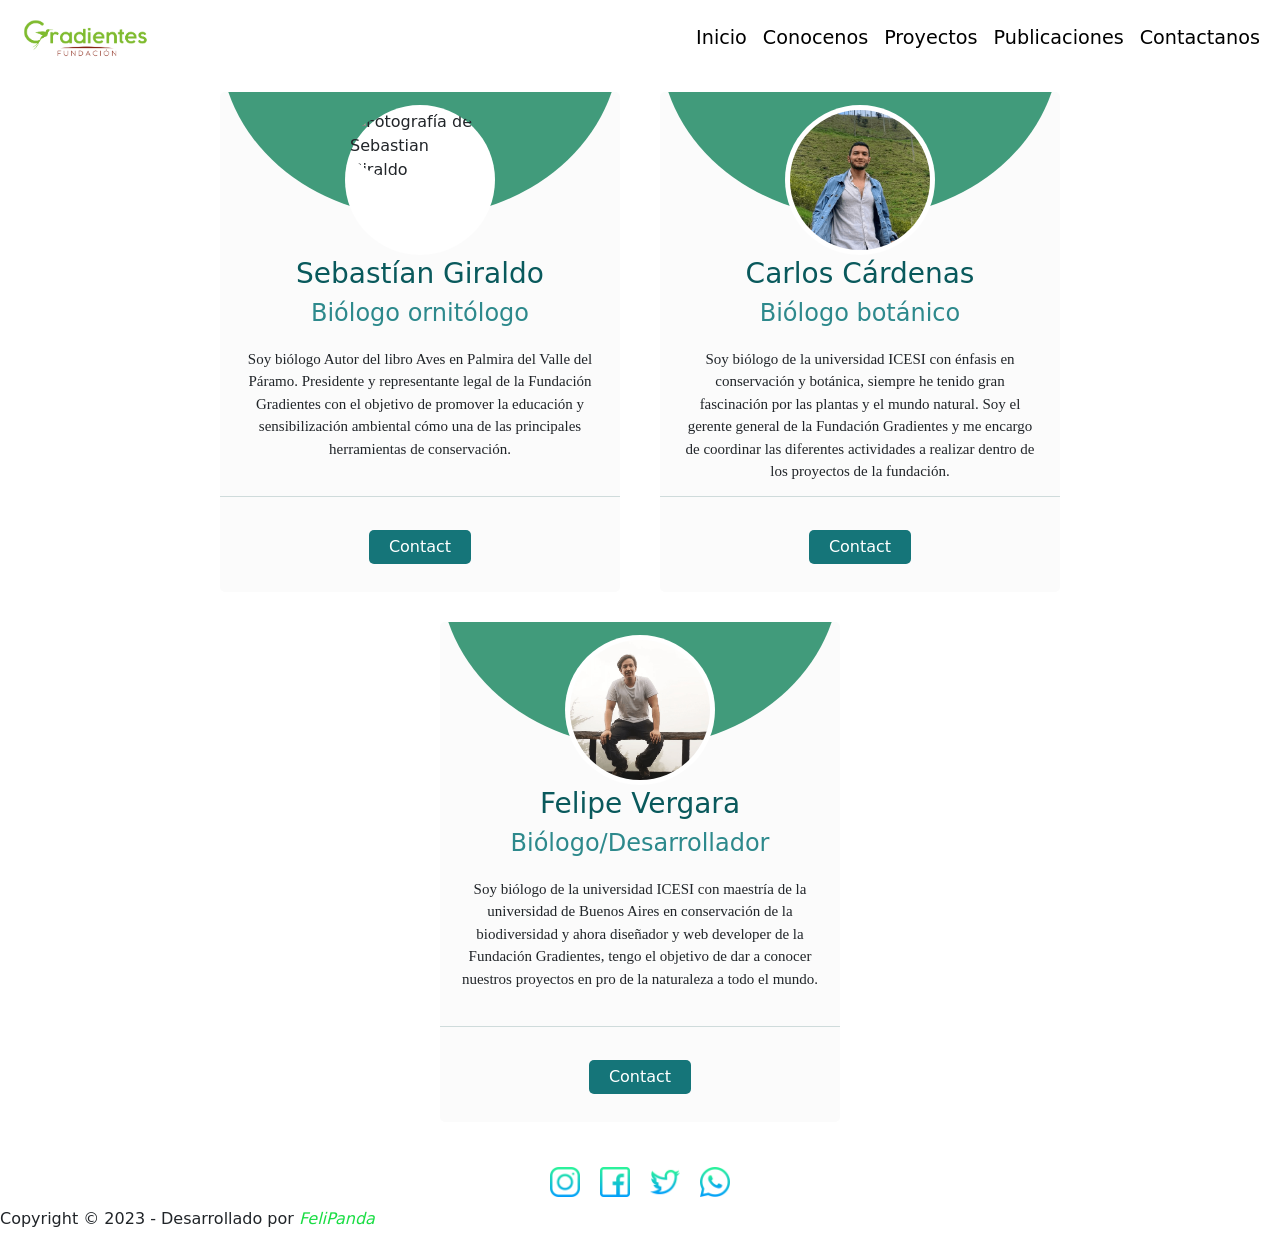
==== commit e1137228: "proyecto final terminado" ====
--- a/pages/conocenos.html
+++ b/pages/conocenos.html
@@ -4,7 +4,9 @@
     <meta charset="UTF-8">
     <meta http-equiv="X-UA-Compatible" content="IE=edge">
     <meta name="viewport" content="width=device-width, initial-scale=1.0">
-    <title>Fundación Gradientes</title>
+    <meta name="keywords" content="Conservación, Fundación, Fundaciones, ONG, Naturaleza, Quiénes somos, conocenos">
+    <meta name="description" content="Fundación Gradientes, para al conservación de la naturaleza y su biodiversidad">
+    <title>Fundación Gradientes, Quiénes somos, conocenos</title>
     <link rel="shortcut icon" href="../IMG/Favicon/favicon.ico" type="image/x-icon">
     <script src="https://kit.fontawesome.com/53a2fe66f9.js" crossorigin="anonymous"></script>
     <!-- css from bs -->
@@ -16,7 +18,7 @@
     <!-- starting nav bar -->
     <nav class="navbar navbar-expand-lg" id="bg_navbar">
         <div class="container-fluid">
-          <a class="navbar-brand" href="index.html">
+          <a class="navbar-brand" href="../index.html">
             <img src="../IMG/Logo/LOGO GRADIENTES-01.png" alt="Logo de la Fundación Gradientes">
           </a>
           <button class="navbar-toggler" type="button" data-bs-toggle="collapse" data-bs-target="#navbarSupportedContent" aria-controls="navbarSupportedContent" aria-expanded="false" aria-label="Toggle navigation">
@@ -45,48 +47,59 @@
     </nav>
     <!-- cierra la Nav -->
     <!-- main start -->
-    <main>
-        <div class=proposito>
-            <h1>Nuestro Propósito</h1>
-            <p>Nuestra fundación trabaja con comunidades que han estado marginadas históricamente dentro del contexto social colombiano, por lo que tienen muy pocas salidas económicas y casi siempre se limitan a la extracción de minerales o ganadería, lo que deseamos como organización es educar y capacitar a las comunidades en materia ambiental, para que dichas comunidades tengan los elementos para conservar la flora y fauna endémica de sus territorios y de esta forma preservar sus territorios impolutos y siempre verdes. En este orden de ideas, nuestro objetivo y meta como fundación es la de brindar elementos pedagógicos que puedan facilitar el trabajo comunitario hacia la construcción de estrategias económicas sostenibles y amigables con el medio ambiente.</p>
-        </div>
-        <div>
-            <h1 class=conocenos_tittle>
-                Nuestro Equipo de trabajo
-            </h1>
-        </div>
-        <section class="container_photos">
-            <div class="photos_cards">
-                <img src="../IMG/fotos/inspi.jpg" alt="Fotografía de Sebastian Giraldo" class="photo_cardenas">
-                <div class="photo_text">
-                    <h1> Sebastían Giraldo</h1>
-                    <p>Sebastián Giraldo Dávila  Biólogo de la universidad icesi con énfasis en conservación y Ornitología y autor del libro Aves en Palmira del Valle del Páramo. Presidente y representante legal de la Fundación Gradientes con un objetivo claro que es la de promover la educación y sensibilización ambiental cómo una de las principales herramientas de conservación, además de posicionar al municipio de Palmira cómo unas de las ciudades ornitologícas más importantes y con más potencial para el Aviturismo en la cordillera central del Valle del Cauca </p>
+    <main class="body_introduce">
+        <div class="card_introduce">
+            <div class="head_introduce">
+                <div class="circle_introduce"></div>
+                <div class="img_introduce">
+                    <img src="../IMG/fotos/inspi.jpg" alt="Fotografía de Sebastian Giraldo" class="photo_cardenas">
                 </div>
             </div>
-        </section>
-        <section class="container_photos">
-            <div class="photos_cards">
-                <img src="../IMG/fotos/cardenas.png" alt="Fotografía de Carlos Cárdenas" class="photo_cardenas">
-                <div class="photo_text">
-                    <h1> Juan Carlos Cárdenas</h1>
-                    <p>Soy biólogo de la universidad ICESI con énfasis en conservación y botánica, siempre he tenido gran fascinación por   las plantas y el mundo natural. Soy el gerente general de la Fundación Gradientes y me encargo de coordinar las diferentes actividades a realizar dentro de los proyectos de la fundación. </p>
+            <div class="description_introduce">
+                <h3 class="name_introduce">Sebastían Giraldo</h3>
+                <h4 class="profesion">Biólogo ornitólogo</h4>
+                <p class="biography">Soy biólogo Autor del libro Aves en Palmira del Valle del Páramo. Presidente y representante legal de la Fundación Gradientes con el objetivo de promover la educación y sensibilización ambiental cómo una de las principales herramientas de conservación.</p>
+            </div>
+            <div class="contact_introduce">
+                <a class="link_introduce" href="https://www.instagram.com/segida22/"> Contact</a>
+            </div>
+        </div>
+
+        <div class="card_introduce">
+            <div class="head_introduce">
+                <div class="circle_introduce"></div>
+                <div class="img_introduce">
+                    <img src="../IMG/fotos/cardenas.png" alt="Fotografía de Carlos Cárdenas" class="photo_cardenas">
                 </div>
             </div>
-        </section>
-        <section class="container_photos">
-            <div class="photos_cards">
-                <img src="../IMG/fotos/feli.png" alt="Fotografía de Felipe Vergara" class="photo_cardenas">
-                <div class="photo_text">
-                    <h1> Felipe Vergara</h1>
-                    <p>Soy biólogo de la universidad ICESI con maestría de la universidad de Buenos Aires en conservación de la biodiversidad y ahora diseñador y web developer de la Fundación Gradientes, con el objetivo de dar a conocer nuestros proyectos en pro de la naturaleza a todo el mundo. </p>
+            <div class="description_introduce">
+                <h3 class="name_introduce">Carlos Cárdenas</h3>
+                <h4 class="profesion">Biólogo botánico</h4>
+                <p class="biography">Soy biólogo de la universidad ICESI con énfasis en conservación y botánica, siempre he tenido gran fascinación por   las plantas y el mundo natural. Soy el gerente general de la Fundación Gradientes y me encargo de coordinar las diferentes actividades a realizar dentro de los proyectos de la fundación.</p>
+            </div>
+            <div class="contact_introduce">
+                <a class="link_introduce" href="https://www.instagram.com/carlos.cardenas98/"> Contact</a>
+            </div>
+        </div>
+
+        <div class="card_introduce">
+            <div class="head_introduce">
+                <div class="circle_introduce"></div>
+                <div class="img_introduce">
+                    <img src="../IMG/fotos/feli.png" alt="Fotografía de Felipe Vergara" class="photo_cardenas">
                 </div>
             </div>
-        </section>
-        
-        <h1>
-        
-        </h1>
+            <div class="description_introduce">
+                <h3 class="name_introduce">Felipe Vergara</h3>
+                <h4 class="profesion">Biólogo/Desarrollador</h4>
+                <p class="biography">Soy biólogo de la universidad ICESI con maestría de la universidad de Buenos Aires en conservación de la biodiversidad y ahora diseñador y web developer de la Fundación Gradientes, tengo el objetivo de dar a conocer nuestros proyectos en pro de la naturaleza a todo el mundo.</p>
+            </div>
+            <div class="contact_introduce">
+                <a class="link_introduce" href="https://www.instagram.com/feli.panda/"> Contact</a>
+            </div>
+        </div>
     </main>
+
     <footer>
         <div class="container_footer">
             <a href="https://www.instagram.com/fundgradientes/"> 
@@ -111,6 +124,6 @@
             
         </div>
     </footer>
-    <script src="js/bootstrap.bundle.js"></script>
+    <script src="../js/bootstrap.bundle.js"></script>
 </body>
 </html>
--- a/css/main.css
+++ b/css/main.css
@@ -10897,6 +10897,10 @@
   margin: 10px;
 }
 
+#phrase2 {
+  font-size: 1.5em;
+}
+
 .frank {
   font-family: "Lato", sans-serif;
   font-size: 1em;
@@ -10907,6 +10911,11 @@
   width: 100%;
   display: flex;
   justify-content: center;
+}
+@media only screen and (max-width: 767px) {
+  .container_quienes_somos p {
+    font-size: 14px;
+  }
 }
 
 /* quienes somos */
@@ -11057,6 +11066,94 @@
   font-style: italic;
 }
 
+.body_introduce {
+  display: flex;
+  align-items: center;
+  justify-content: center;
+  min-height: 100vh;
+  background-color: #ffffff;
+  flex-wrap: wrap;
+}
+
+.card_introduce {
+  position: relative;
+  width: 400px;
+  height: 500px;
+  background: rgb(251, 251, 251);
+  border-radius: 5px;
+  overflow: hidden;
+  margin: 15px 20px;
+}
+.card_introduce:hover {
+  box-shadow: 0 5px 15px rgba(3, 89, 92, 0.5);
+  transform: translateY(-15px);
+}
+.card_introduce .head_introduce {
+  height: 125px;
+  width: 100%;
+  position: relative;
+}
+.card_introduce .head_introduce .circle_introduce {
+  position: absolute;
+  width: 400px;
+  height: 350px;
+  border-radius: 50%;
+  background: #419b7b;
+  bottom: 0;
+}
+.card_introduce .head_introduce .img_introduce {
+  width: 150px;
+  height: 150px;
+  position: absolute;
+  background: white;
+  padding: 5px;
+  border-radius: 50%;
+  bottom: -30%;
+  left: 50%;
+  transform: translate(-50%);
+}
+.card_introduce .head_introduce .img_introduce img {
+  width: 100%;
+  height: 100%;
+  border-radius: 50%;
+  object-fit: cover;
+}
+.card_introduce .description_introduce {
+  height: 280px;
+  padding: 40px 20px 20px 20px;
+  border-bottom: solid 1px rgba(6, 74, 76, 0.18);
+  text-align: center;
+}
+.card_introduce .description_introduce .name_introduce {
+  color: #09595c;
+}
+.card_introduce .description_introduce .profesion {
+  color: #2d898c;
+}
+.card_introduce .description_introduce .biography {
+  margin-top: 20px;
+  font-size: 15px;
+  font-family: Cambria, Cochin, Georgia, Times, "Times New Roman", serif;
+}
+.card_introduce .contact_introduce {
+  width: 100%;
+  height: 100px;
+  display: flex;
+  align-items: center;
+  justify-content: center;
+}
+.card_introduce .contact_introduce .link_introduce {
+  text-decoration: none;
+  color: #fff;
+  background: #157579;
+  padding: 5px 20px;
+  border-radius: 5px;
+  transition: 0.3s;
+}
+.card_introduce .contact_introduce .link_introduce:hover {
+  background: #0b6164;
+}
+
 .proposito {
   display: flex;
   width: 80%;
@@ -11114,6 +11211,85 @@
   height: 200px;
 }
 
+.main_projects {
+  display: flex;
+  align-items: center;
+  justify-content: center;
+  min-height: 100vh;
+  flex-wrap: wrap;
+}
+
+.card_projects {
+  position: relative;
+  width: 300px;
+  height: 350px;
+  margin: 20px;
+}
+.card_projects:hover .front {
+  transform: perspective(600px) rotateY(180deg);
+}
+.card_projects:hover .back {
+  transform: perspective(600px) rotateY(360deg);
+}
+.card_projects .face {
+  position: absolute;
+  width: 100%;
+  height: 100%;
+  backface-visibility: hidden;
+  border-radius: 10px;
+  overflow: hidden;
+  transition: 0.5s;
+}
+.card_projects .front {
+  transform: perspective(600px) rotateY(0deg);
+  box-shadow: 0 5px 10px #000;
+}
+.card_projects .front img {
+  position: absolute;
+  width: 100%;
+  height: 100%;
+  object-fit: cover;
+}
+.card_projects .front .tittle_pro {
+  position: absolute;
+  bottom: 0;
+  width: 100%;
+  height: 45px;
+  line-height: 45px;
+  color: #fff;
+  background: rgba(0, 0, 0, 0.4);
+  text-align: center;
+  font-family: Cambria, Cochin, Georgia, Times, "Times New Roman", serif;
+}
+.card_projects .back {
+  transform: perspective(600px) rotateY(180deg);
+  background: #6f9a6f;
+  padding: 15px;
+  color: #f3f3f3;
+  display: flex;
+  flex-direction: column;
+  justify-content: space-between;
+  text-align: center;
+  box-shadow: 0 5px 10px #000;
+  text-shadow: 1px 1px 2px rgb(141, 140, 140);
+}
+.card_projects .back .link_projects {
+  border-top: solid 1px #f3f3f3;
+  height: 50px;
+  line-height: 50px;
+}
+.card_projects .back .link_projects a {
+  color: #f3f3f3;
+}
+.card_projects .back .text_pro {
+  font-size: 30px;
+  margin-top: 20px;
+  letter-spacing: 2px;
+}
+.card_projects .back p {
+  letter-spacing: 1px;
+}
+
 #galery_proyects {
   margin: 0 !important;
   padding-bottom: 25px;
@@ -11130,78 +11306,6 @@
 }
 #galery_proyects img:hover {
   border: 5px solid white;
-}
-
-.text_grid1 {
-  position: absolute;
-  color: aliceblue;
-  font-size: 32px;
-  text-shadow: 2px 2px 2px #02312d;
-  text-shadow: 2px 2px 2px #02312d;
-  text-shadow: 4px 4px 4px rgb(1, 1, 1);
-  top: 48%;
-  left: 22%;
-  transform: translate(-25%, -25%);
-}
-
-.text_grid2 {
-  position: absolute;
-  color: aliceblue;
-  font-size: 32px;
-  text-shadow: 2px 2px 2px #02312d;
-  text-shadow: 2px 2px 2px #02312d;
-  text-shadow: 4px 4px 4px rgb(1, 1, 1);
-  top: 48%;
-  left: 48%;
-  transform: translate(-25%, -25%);
-}
-
-.text_grid3 {
-  position: absolute;
-  color: aliceblue;
-  font-size: 32px;
-  text-shadow: 2px 2px 2px #02312d;
-  text-shadow: 2px 2px 2px #02312d;
-  text-shadow: 4px 4px 4px rgb(1, 1, 1);
-  top: 48%;
-  left: 75%;
-  transform: translate(-25%, -25%);
-}
-
-.text_grid4 {
-  position: absolute;
-  color: aliceblue;
-  font-size: 32px;
-  text-shadow: 2px 2px 2px #02312d;
-  text-shadow: 2px 2px 2px #02312d;
-  text-shadow: 4px 4px 4px rgb(1, 1, 1);
-  top: 97%;
-  left: 24%;
-  transform: translate(-25%, -25%);
-}
-
-.text_grid5 {
-  position: absolute;
-  color: aliceblue;
-  font-size: 32px;
-  text-shadow: 2px 2px 2px #02312d;
-  text-shadow: 2px 2px 2px #02312d;
-  text-shadow: 4px 4px 4px rgb(1, 1, 1);
-  top: 97%;
-  left: 48%;
-  transform: translate(-25%, -25%);
-}
-
-.text_grid6 {
-  position: absolute;
-  color: aliceblue;
-  font-size: 32px;
-  text-shadow: 2px 2px 2px #02312d;
-  text-shadow: 2px 2px 2px #02312d;
-  text-shadow: 4px 4px 4px rgb(1, 1, 1);
-  top: 97%;
-  left: 75%;
-  transform: translate(-25%, -25%);
 }
 
 .contact_form {
@@ -11275,9 +11379,10 @@
 }
 
 .form_submit {
+  width: 150px;
   background: #3866f2;
   color: white;
-  font-weight: 300;
+  font-weight: 400;
   font-size: 1rem;
   padding: 0.8em 0;
   border: none;
@@ -11301,4 +11406,53 @@
   transform: scale(1);
 }
 
+#container_pub {
+  margin-left: 10px;
+}
+
+#ranita {
+  margin-top: 30px;
+}
+
+.body_error {
+  background: rgb(8, 28, 34);
+  margin: 0;
+  padding: 0;
+  font-family: sans-serif;
+  height: 100vh;
+}
+
+.img_error {
+  width: 70%;
+}
+
+.container_error {
+  height: 100vh;
+  display: flex;
+  flex-direction: column;
+  gap: 30px;
+  align-items: center;
+  justify-content: center;
+}
+
+.text_error {
+  color: white;
+  font-size: 20px;
+  padding: 20px;
+}
+
+.button_error {
+  padding: 13px 30px;
+  border-radius: 15px;
+  border: none;
+  background: #066961;
+  color: white;
+}
+
+@media screen and (max-width: 630px) {
+  .text_error {
+    font-size: 16px;
+  }
+}
+
 /*# sourceMappingURL=main.css.map */
